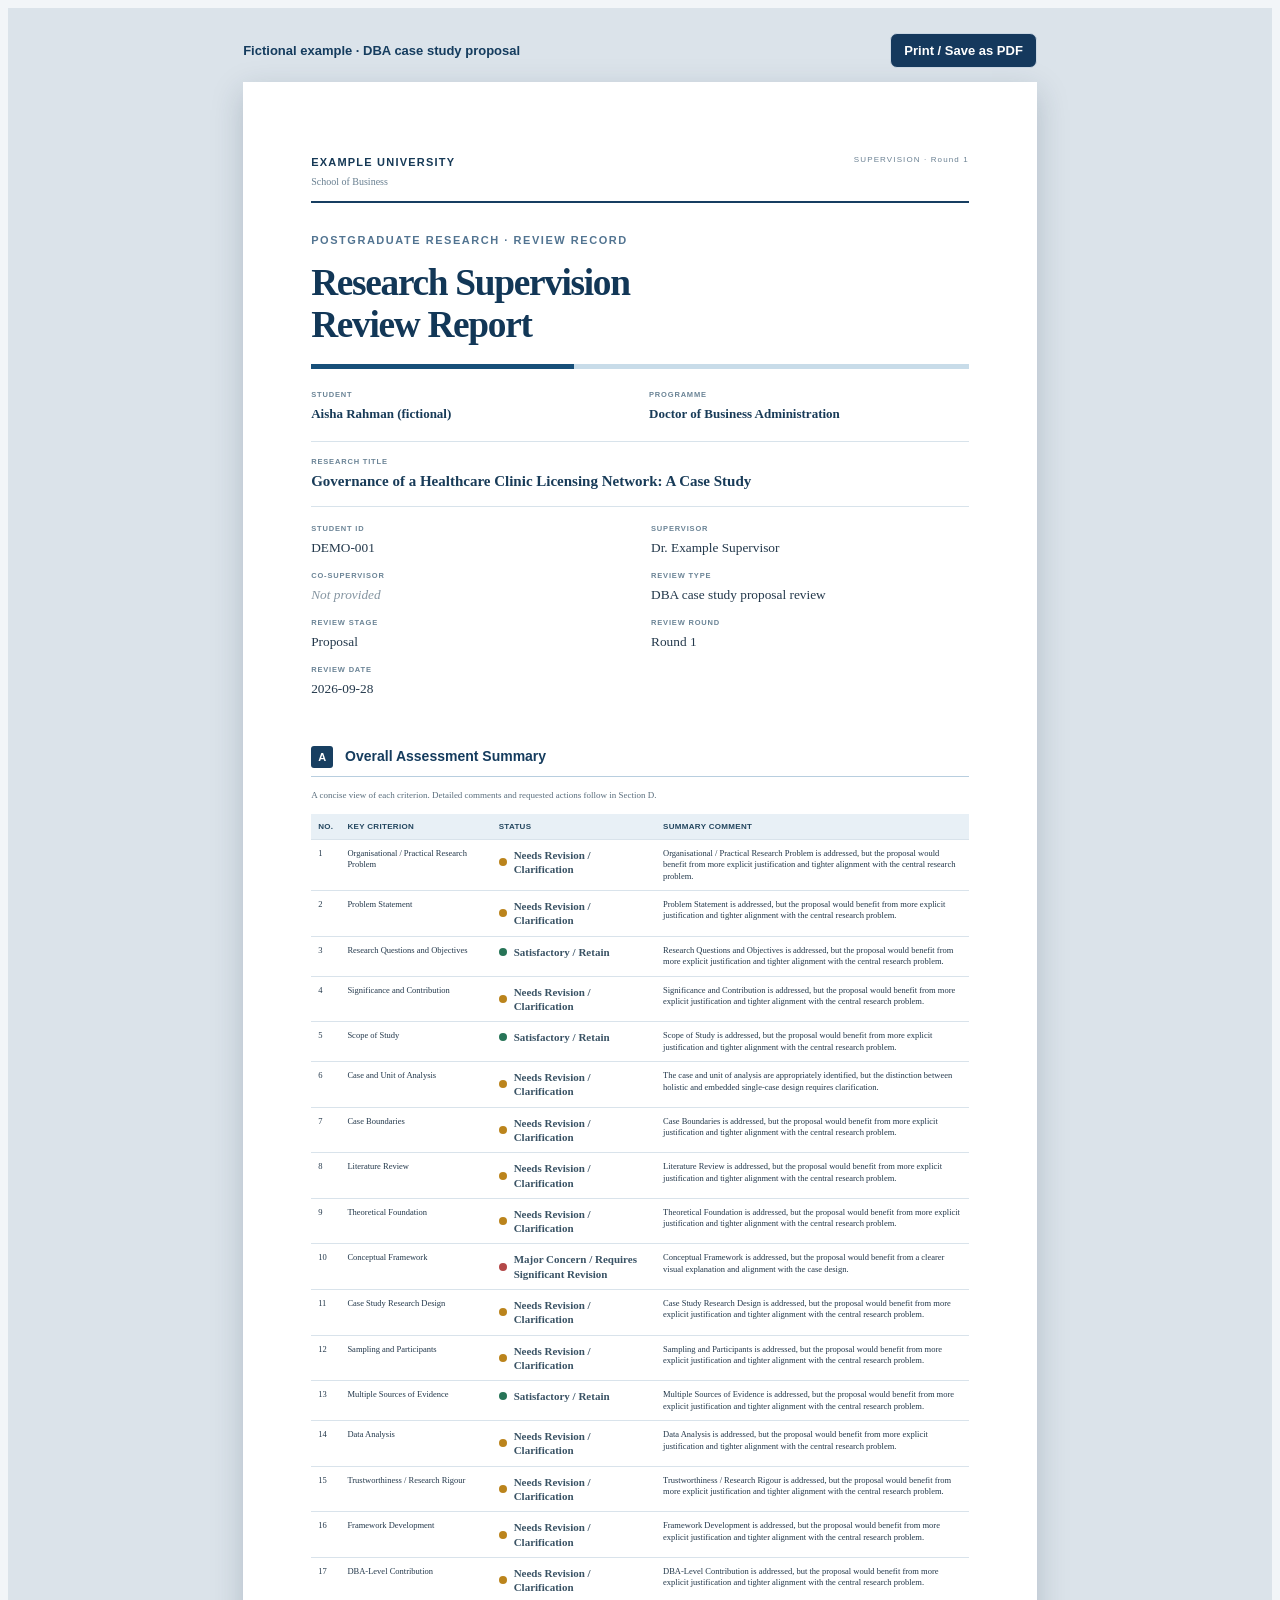
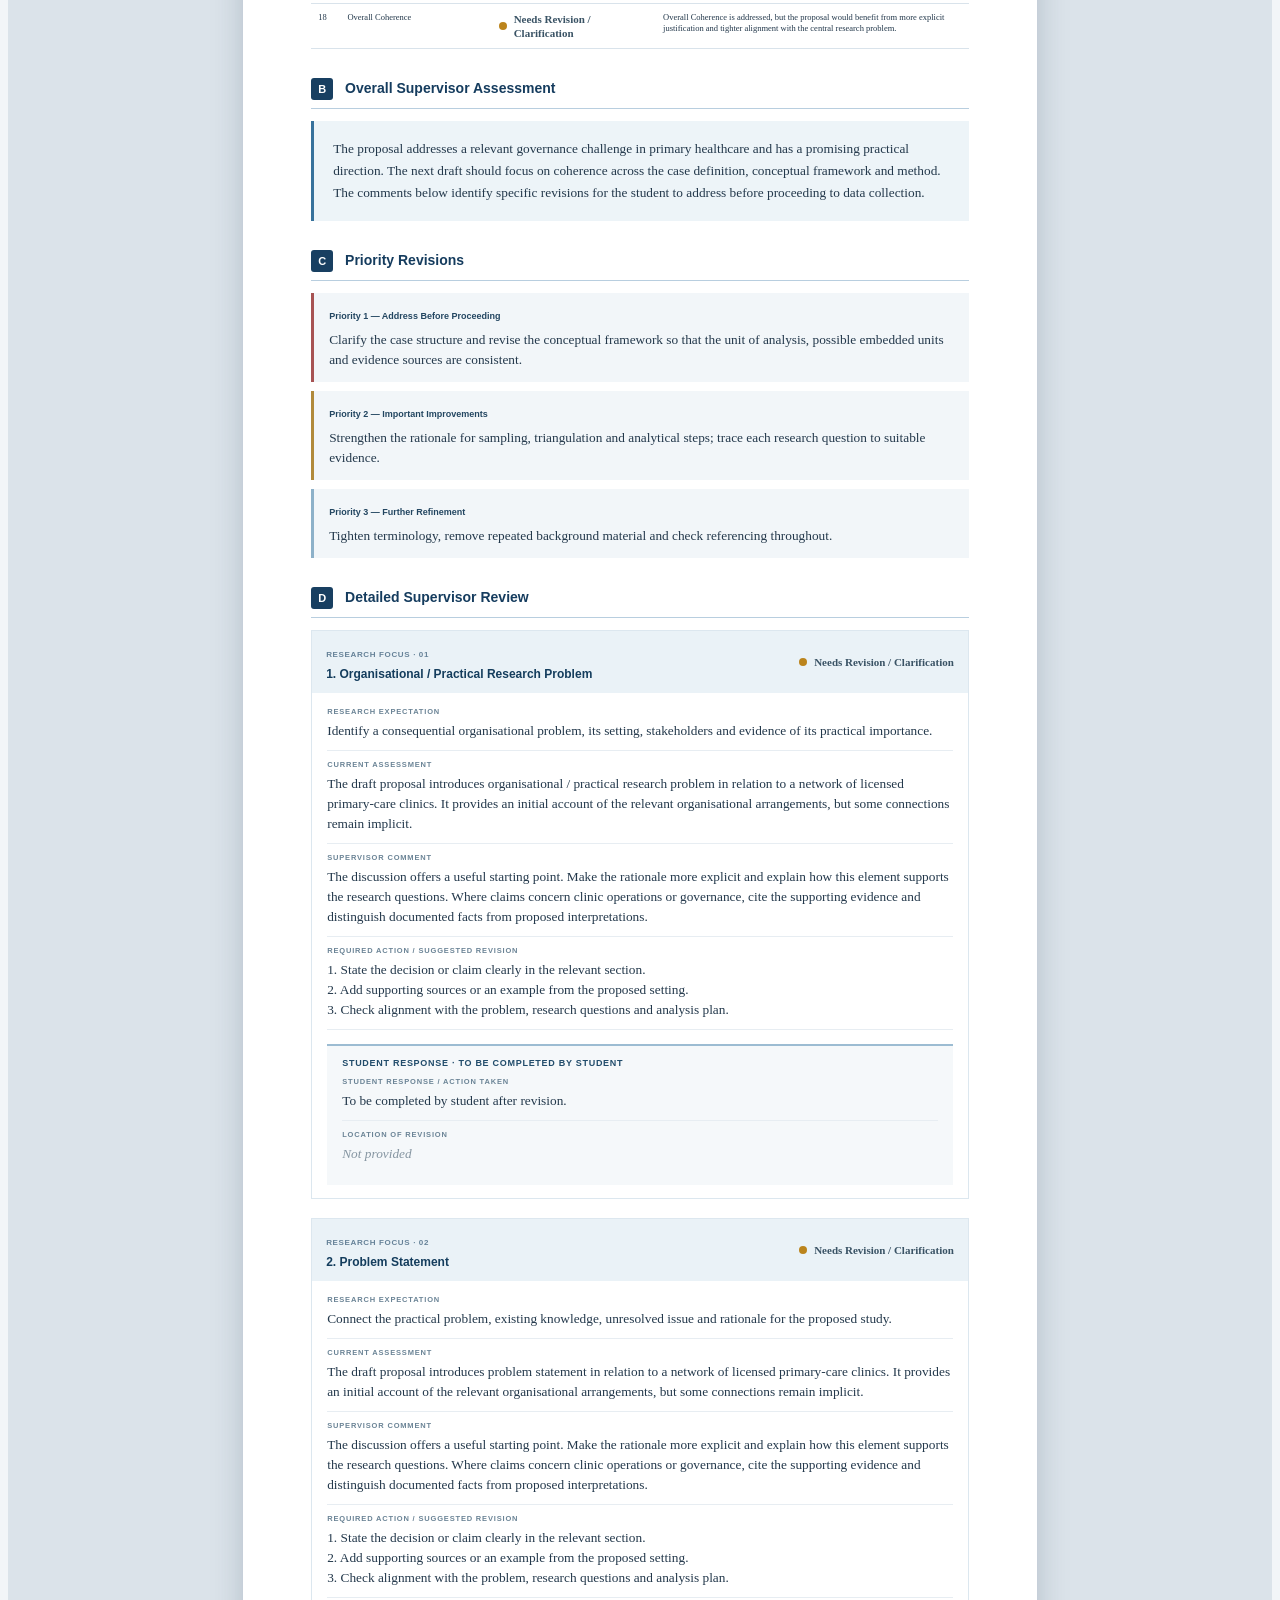
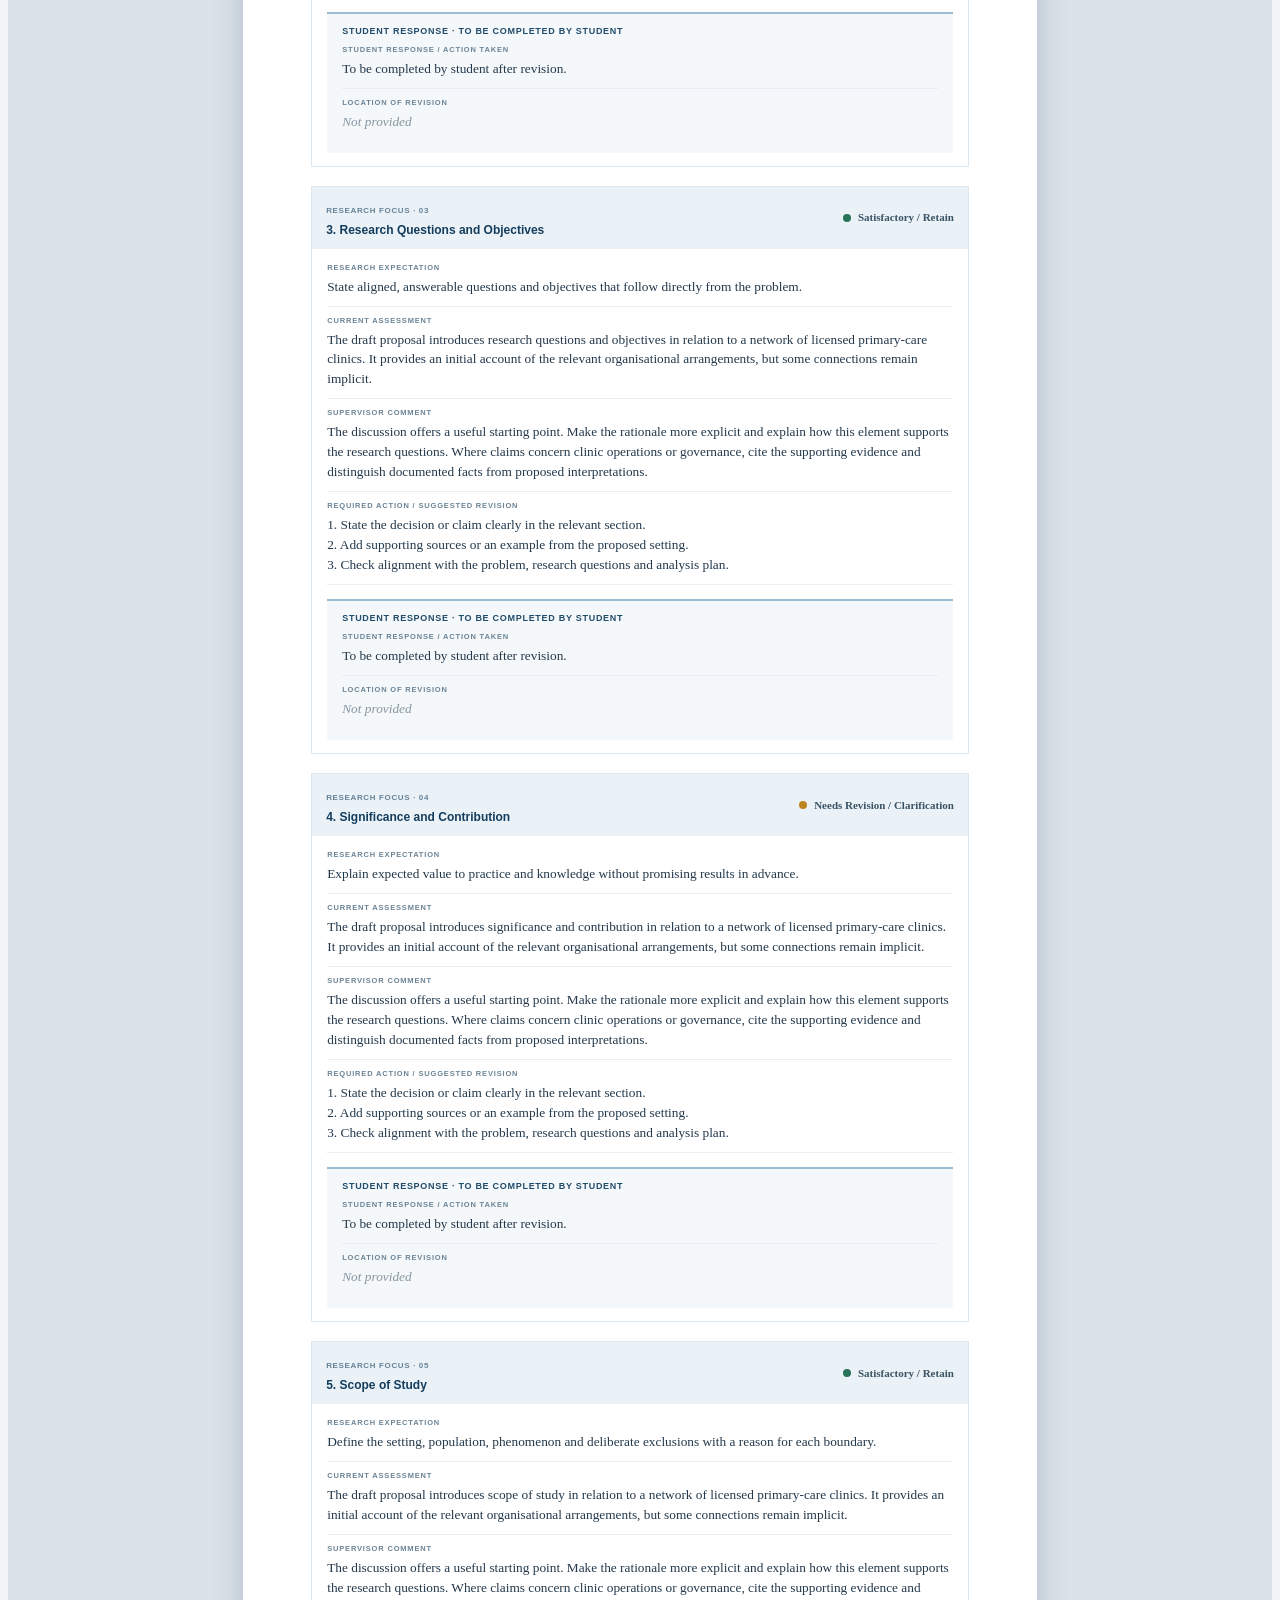
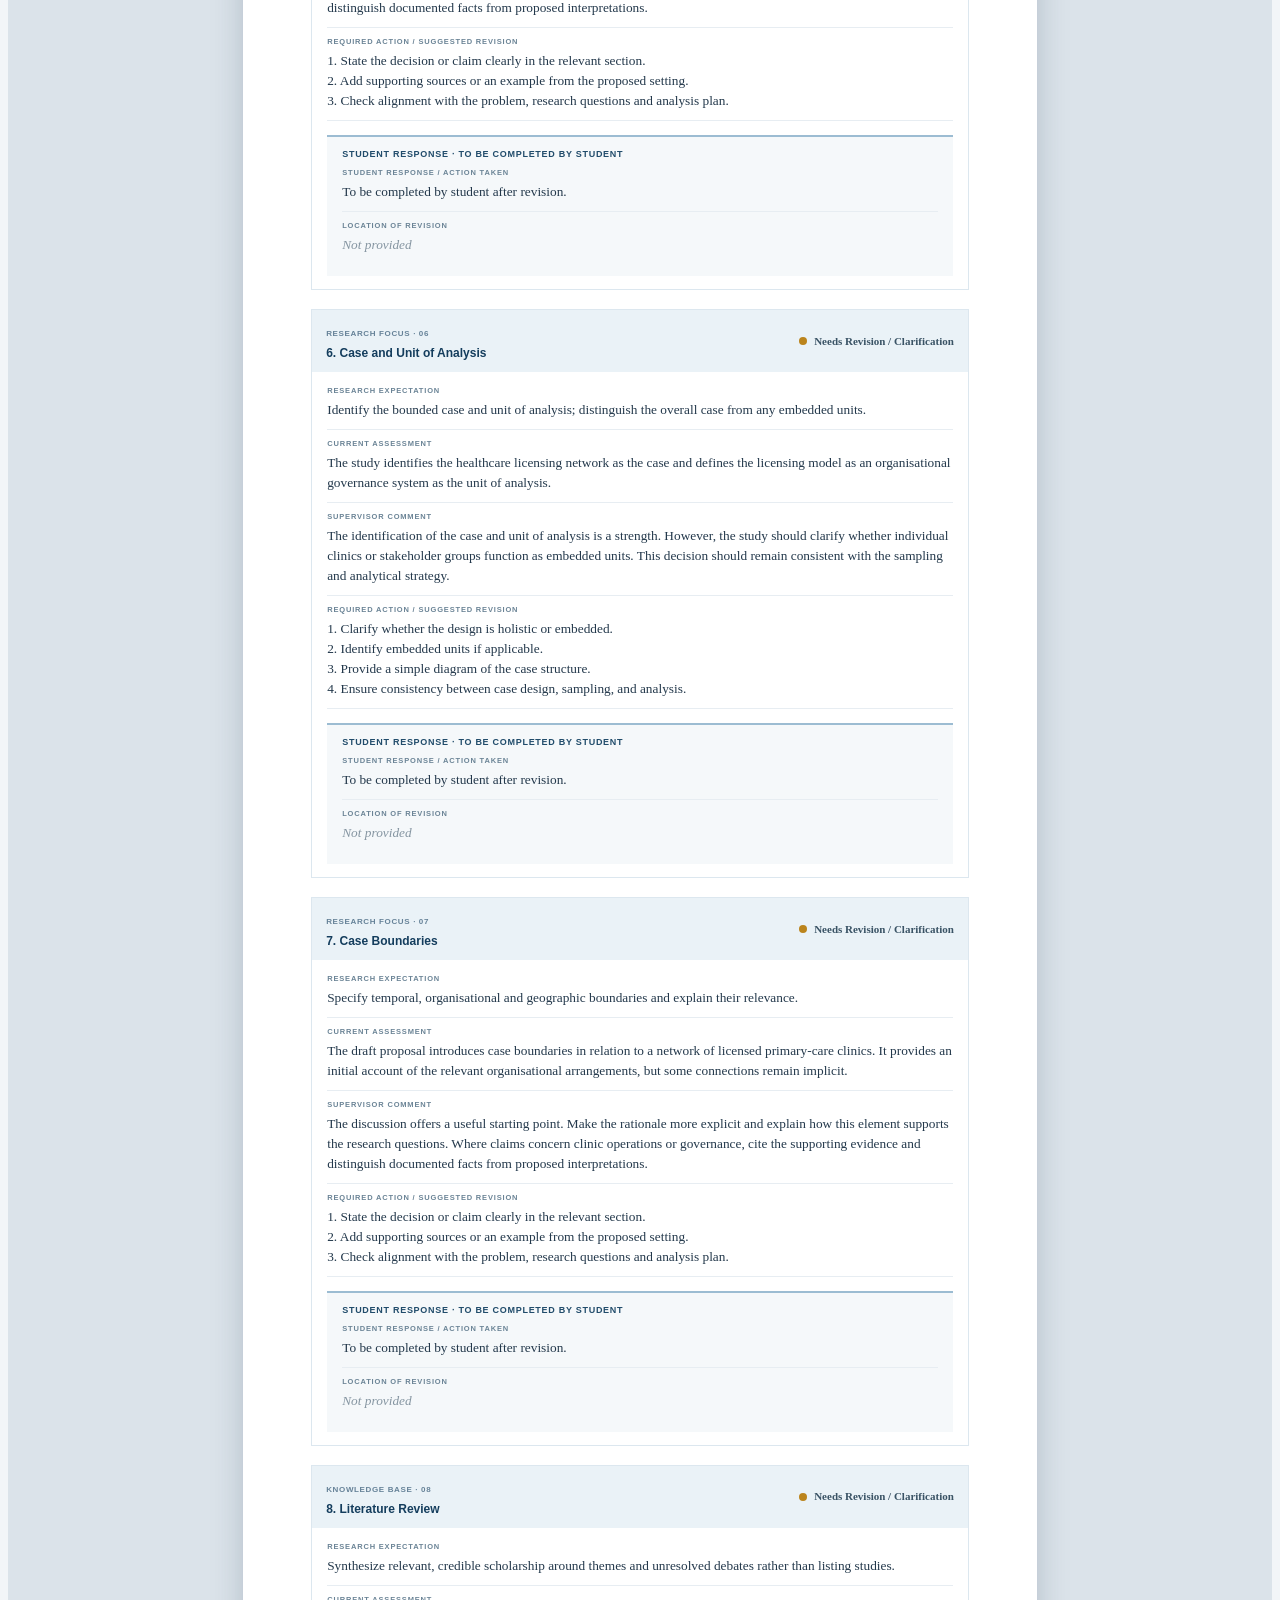
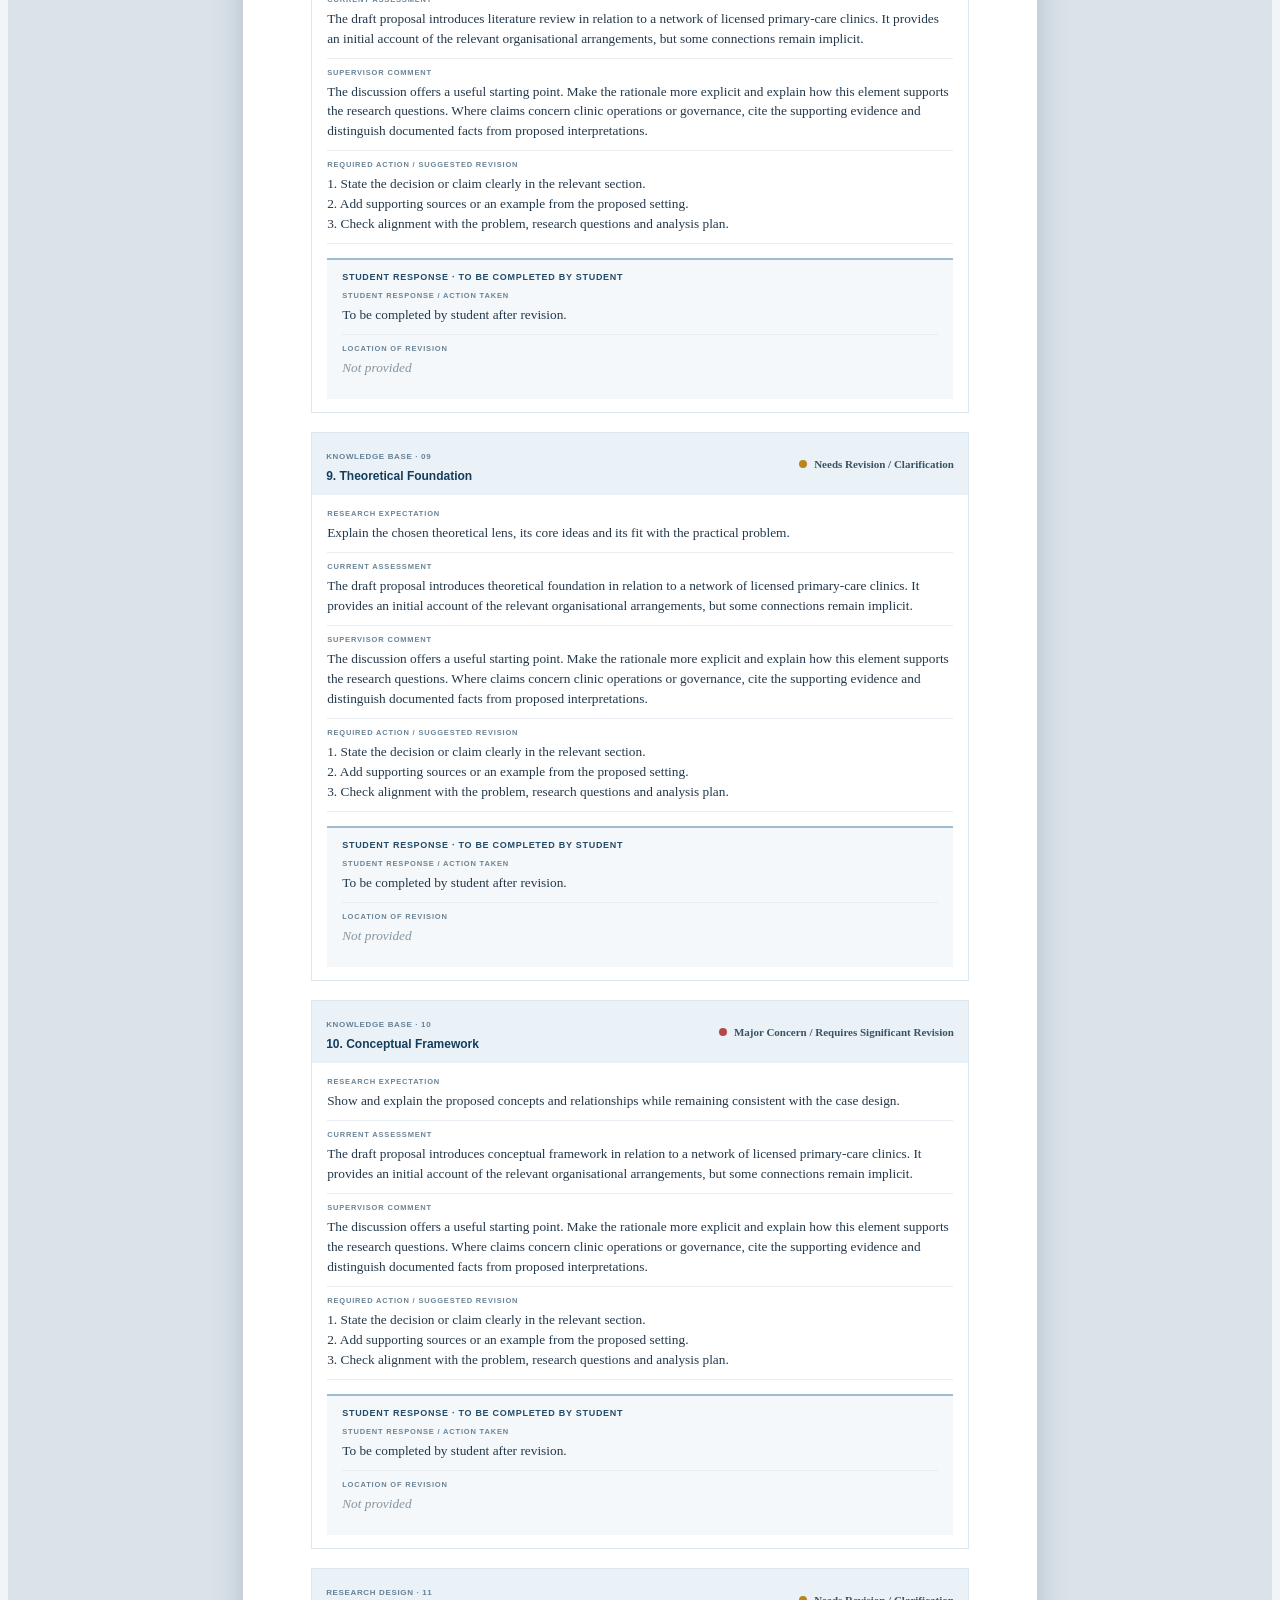
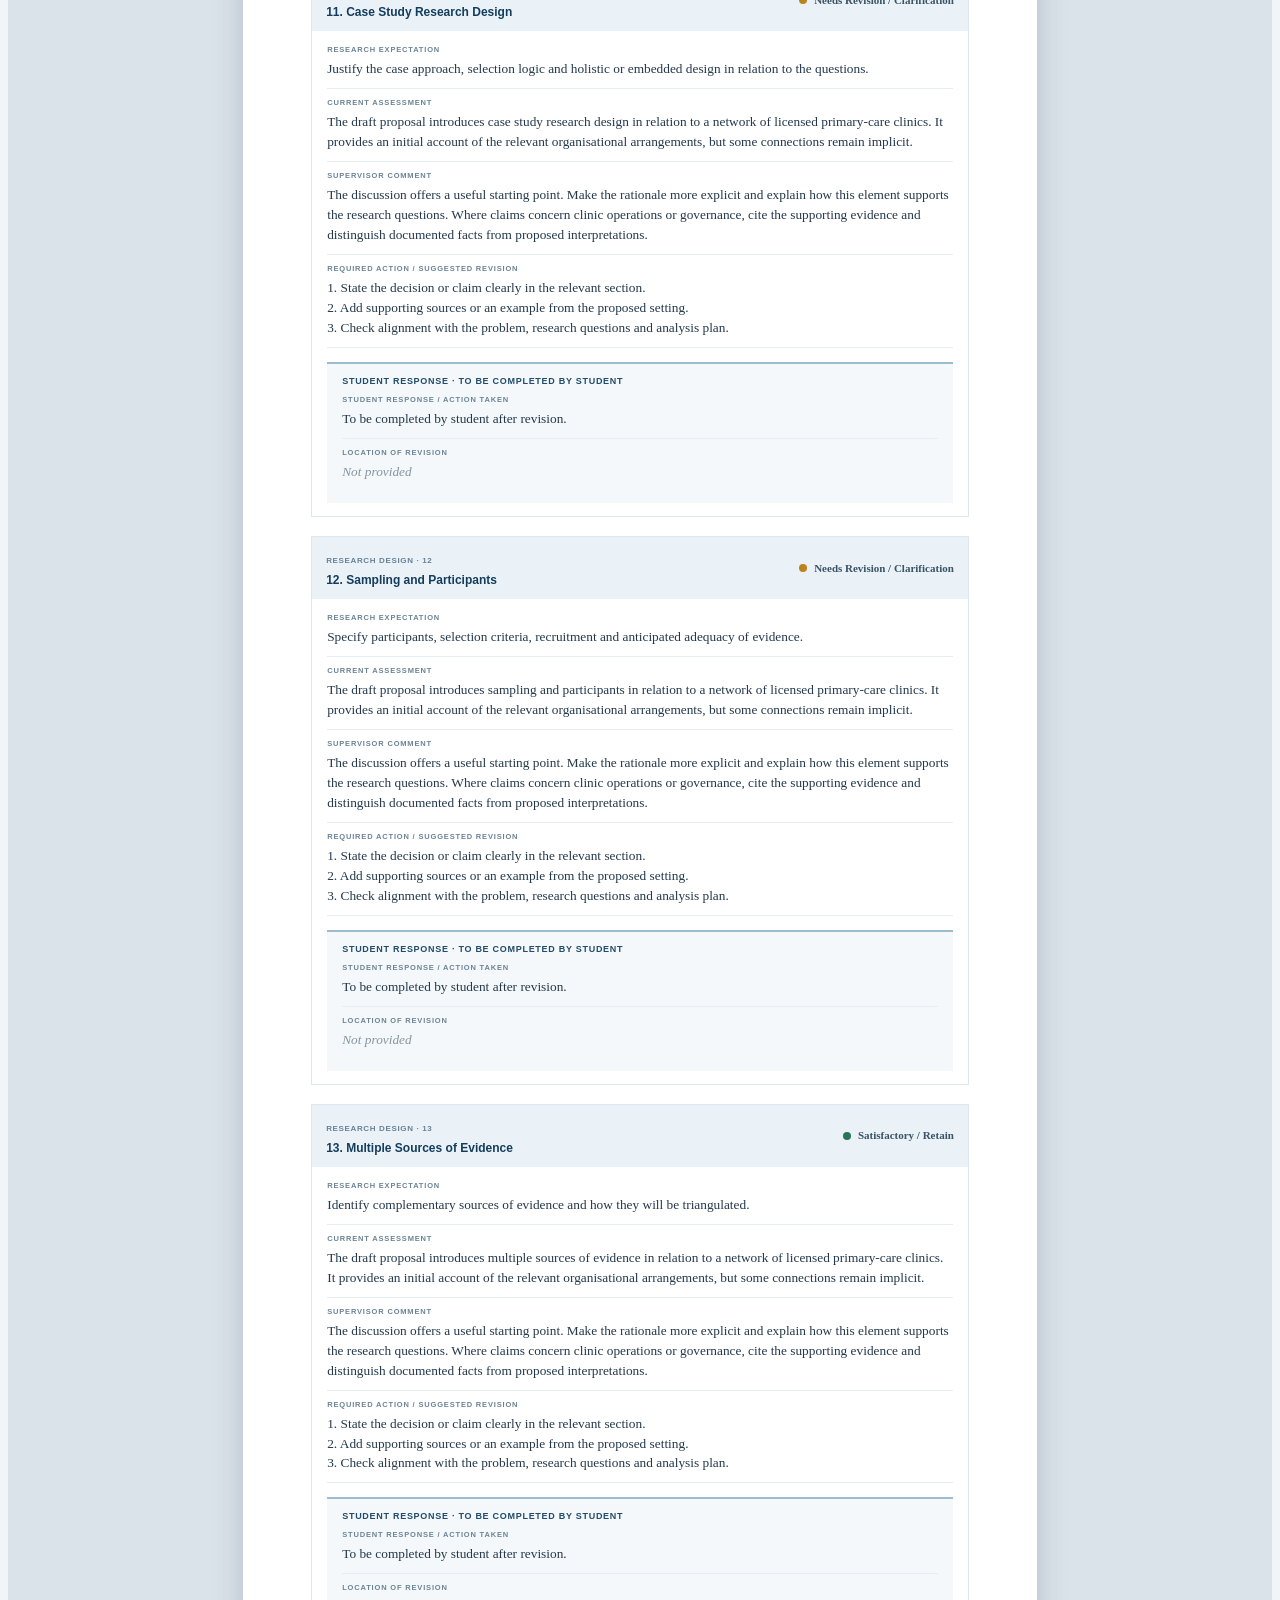
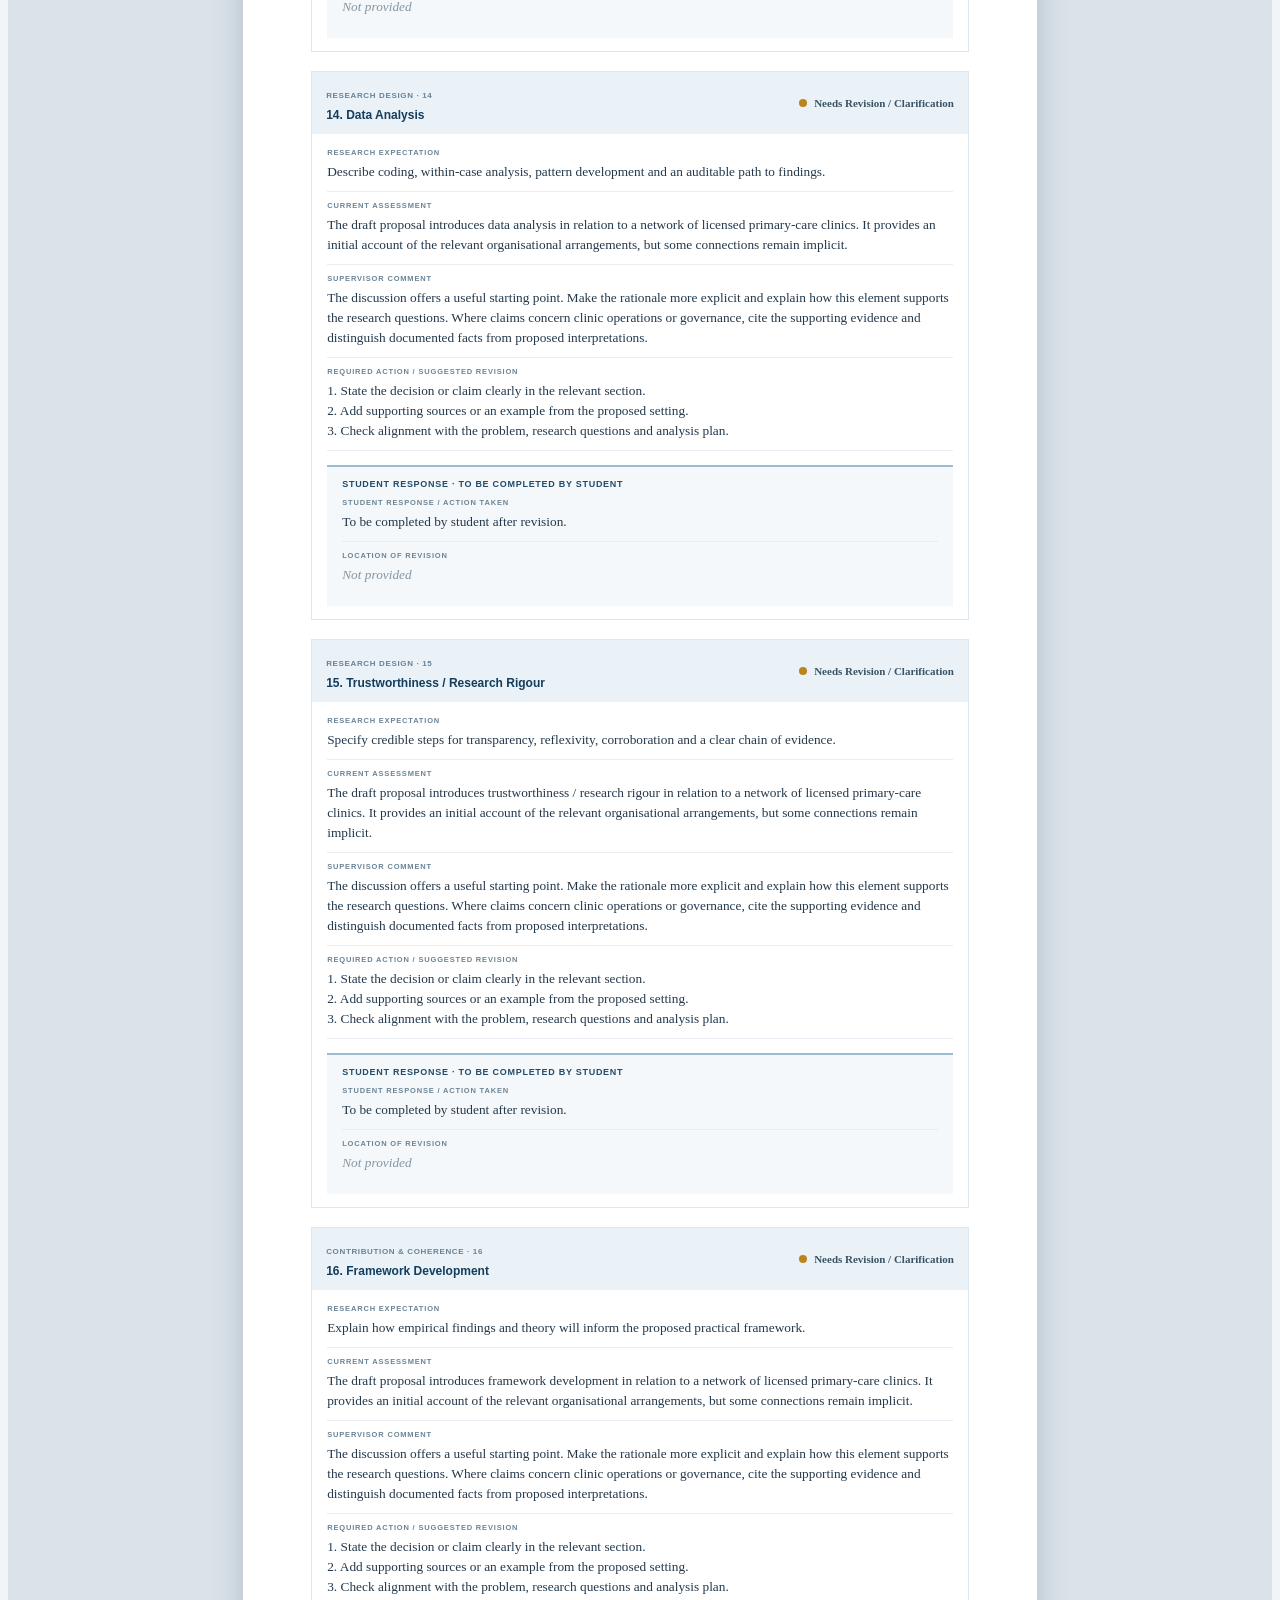
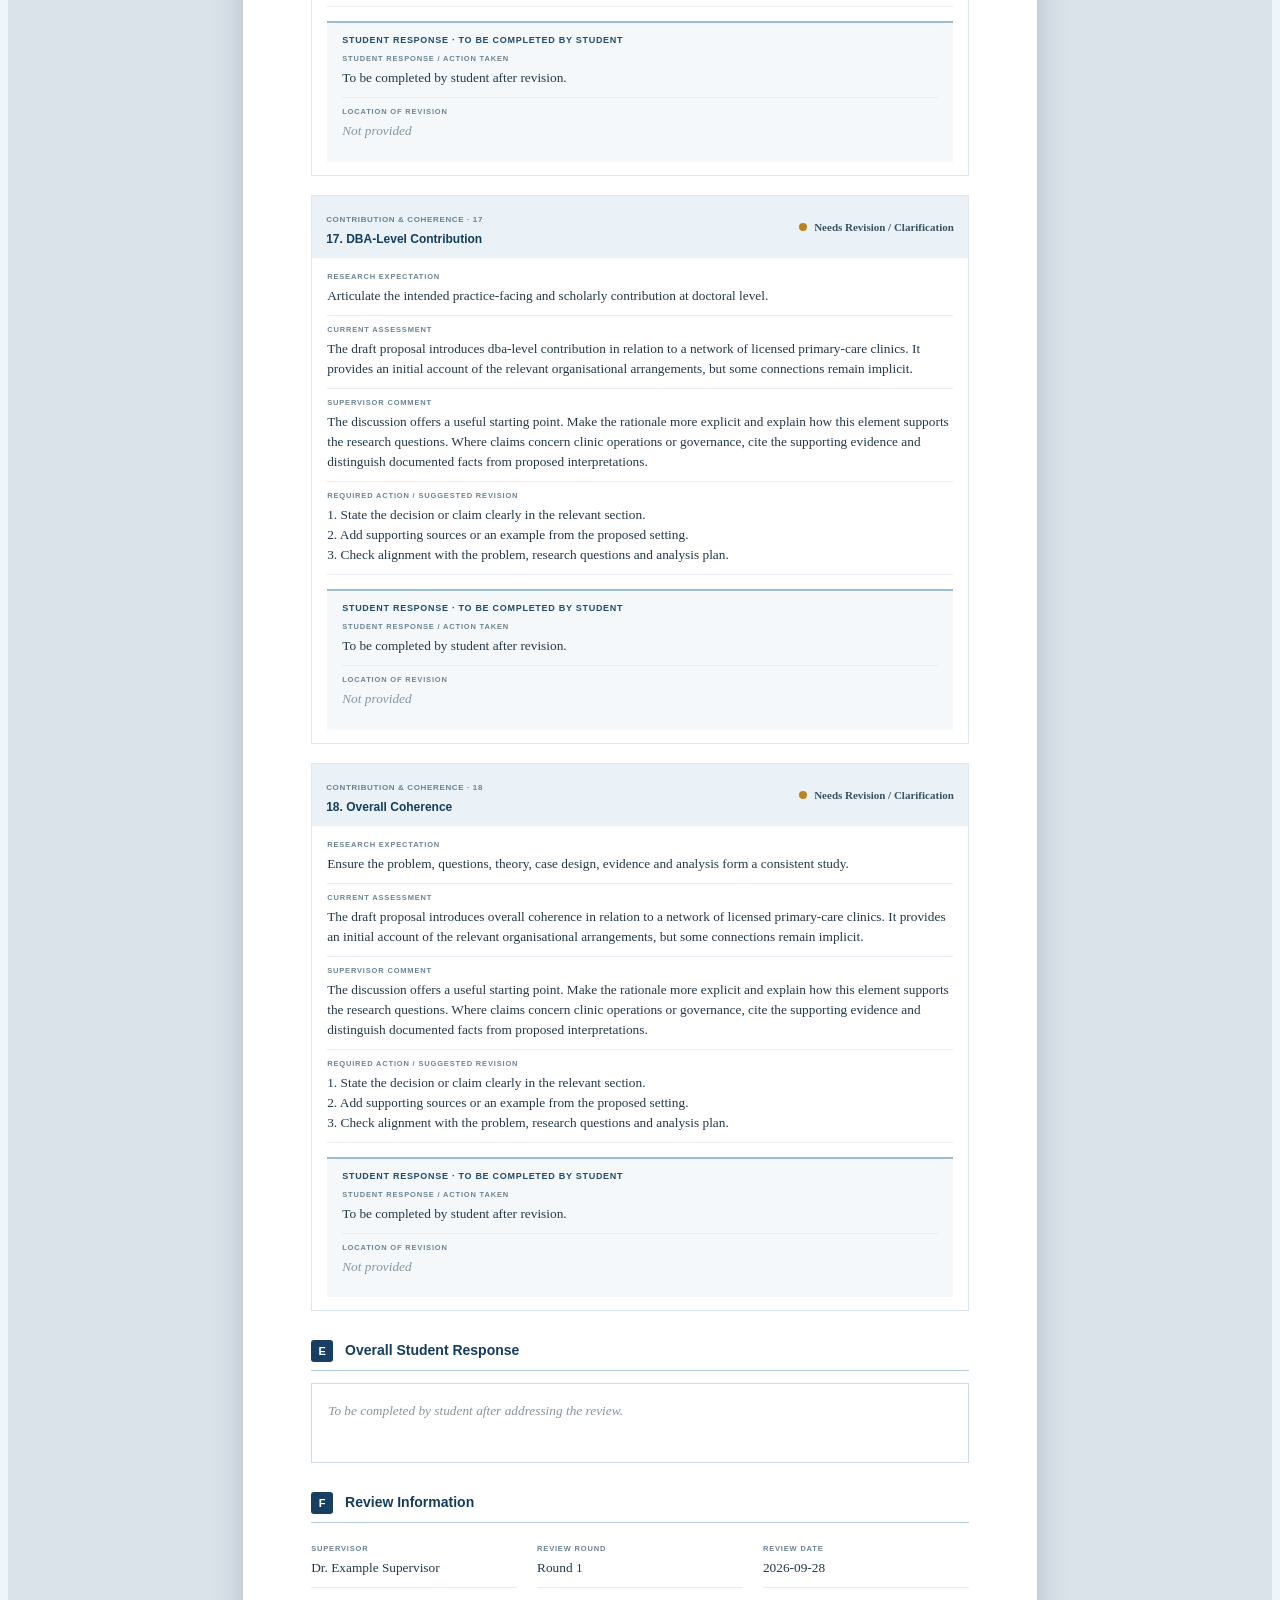
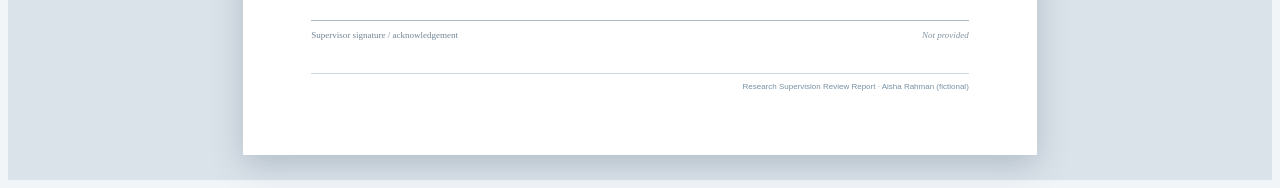
==== demo-report.html @ 194fcfee "Add files via upload" ====
<!doctype html><html lang="en"><head><meta charset="utf-8"><meta name="viewport" content="width=device-width,initial-scale=1"><title>Demonstration Supervision Report</title><link rel="stylesheet" href="style.css"><style>body.demo-document{background:#dbe3ea;padding:25px 10px}.demo-toolbar{max-width:210mm;margin:0 auto 14px;display:flex;justify-content:space-between;align-items:center;font:600 13px Arial;color:#153c5e}.demo-toolbar button{background:#15395d;color:white}@media print{body.demo-document{padding:0!important}.demo-toolbar{display:none!important}body.demo-document>.report-paper{display:block!important}}</style></head><body class="demo-document"><div class="demo-toolbar"><span>Fictional example · DBA case study proposal</span><button onclick="window.print()">Print / Save as PDF</button></div><div class="report-paper">
 <div class="report-masthead"><div><div class="report-institution">Example University</div><div class="report-school">School of Business</div></div><div class="report-mark">SUPERVISION · Round 1</div></div>
 <div class="report-cover"><div class="eyebrow">POSTGRADUATE RESEARCH · REVIEW RECORD</div><h1>Research Supervision<br>Review Report</h1><div class="cover-rule"></div><div class="cover-meta"><div><small>STUDENT</small><strong>Aisha Rahman (fictional)</strong></div><div><small>PROGRAMME</small><strong>Doctor of Business Administration</strong></div></div><div class="research-title"><small>RESEARCH TITLE</small><strong>Governance of a Healthcare Clinic Licensing Network: A Case Study</strong></div><div class="cover-grid"><div><small>Student ID</small><span>DEMO-001</span></div><div><small>Supervisor</small><span>Dr. Example Supervisor</span></div><div><small>Co-supervisor</small><span><span class="empty">Not provided</span></span></div><div><small>Review type</small><span>DBA case study proposal review</span></div><div><small>Review stage</small><span>Proposal</span></div><div><small>Review round</small><span>Round 1</span></div><div><small>Review date</small><span>2026-09-28</span></div></div></div>
 <section class="report-section"><h2><span>A</span> Overall Assessment Summary</h2><p class="section-intro">A concise view of each criterion. Detailed comments and requested actions follow in Section D.</p><table class="summary-table"><thead><tr><th>No.</th><th>Key criterion</th><th>Status</th><th>Summary comment</th></tr></thead><tbody><tr><td>1</td><td>Organisational / Practical Research Problem</td><td><span class="badge yellow"><i></i>Needs Revision / Clarification</span></td><td>Organisational / Practical Research Problem is addressed, but the proposal would benefit from more explicit justification and tighter alignment with the central research problem.</td></tr><tr><td>2</td><td>Problem Statement</td><td><span class="badge yellow"><i></i>Needs Revision / Clarification</span></td><td>Problem Statement is addressed, but the proposal would benefit from more explicit justification and tighter alignment with the central research problem.</td></tr><tr><td>3</td><td>Research Questions and Objectives</td><td><span class="badge green"><i></i>Satisfactory / Retain</span></td><td>Research Questions and Objectives is addressed, but the proposal would benefit from more explicit justification and tighter alignment with the central research problem.</td></tr><tr><td>4</td><td>Significance and Contribution</td><td><span class="badge yellow"><i></i>Needs Revision / Clarification</span></td><td>Significance and Contribution is addressed, but the proposal would benefit from more explicit justification and tighter alignment with the central research problem.</td></tr><tr><td>5</td><td>Scope of Study</td><td><span class="badge green"><i></i>Satisfactory / Retain</span></td><td>Scope of Study is addressed, but the proposal would benefit from more explicit justification and tighter alignment with the central research problem.</td></tr><tr><td>6</td><td>Case and Unit of Analysis</td><td><span class="badge yellow"><i></i>Needs Revision / Clarification</span></td><td>The case and unit of analysis are appropriately identified, but the distinction between holistic and embedded single-case design requires clarification.</td></tr><tr><td>7</td><td>Case Boundaries</td><td><span class="badge yellow"><i></i>Needs Revision / Clarification</span></td><td>Case Boundaries is addressed, but the proposal would benefit from more explicit justification and tighter alignment with the central research problem.</td></tr><tr><td>8</td><td>Literature Review</td><td><span class="badge yellow"><i></i>Needs Revision / Clarification</span></td><td>Literature Review is addressed, but the proposal would benefit from more explicit justification and tighter alignment with the central research problem.</td></tr><tr><td>9</td><td>Theoretical Foundation</td><td><span class="badge yellow"><i></i>Needs Revision / Clarification</span></td><td>Theoretical Foundation is addressed, but the proposal would benefit from more explicit justification and tighter alignment with the central research problem.</td></tr><tr><td>10</td><td>Conceptual Framework</td><td><span class="badge red"><i></i>Major Concern / Requires Significant Revision</span></td><td>Conceptual Framework is addressed, but the proposal would benefit from a clearer visual explanation and alignment with the case design.</td></tr><tr><td>11</td><td>Case Study Research Design</td><td><span class="badge yellow"><i></i>Needs Revision / Clarification</span></td><td>Case Study Research Design is addressed, but the proposal would benefit from more explicit justification and tighter alignment with the central research problem.</td></tr><tr><td>12</td><td>Sampling and Participants</td><td><span class="badge yellow"><i></i>Needs Revision / Clarification</span></td><td>Sampling and Participants is addressed, but the proposal would benefit from more explicit justification and tighter alignment with the central research problem.</td></tr><tr><td>13</td><td>Multiple Sources of Evidence</td><td><span class="badge green"><i></i>Satisfactory / Retain</span></td><td>Multiple Sources of Evidence is addressed, but the proposal would benefit from more explicit justification and tighter alignment with the central research problem.</td></tr><tr><td>14</td><td>Data Analysis</td><td><span class="badge yellow"><i></i>Needs Revision / Clarification</span></td><td>Data Analysis is addressed, but the proposal would benefit from more explicit justification and tighter alignment with the central research problem.</td></tr><tr><td>15</td><td>Trustworthiness / Research Rigour</td><td><span class="badge yellow"><i></i>Needs Revision / Clarification</span></td><td>Trustworthiness / Research Rigour is addressed, but the proposal would benefit from more explicit justification and tighter alignment with the central research problem.</td></tr><tr><td>16</td><td>Framework Development</td><td><span class="badge yellow"><i></i>Needs Revision / Clarification</span></td><td>Framework Development is addressed, but the proposal would benefit from more explicit justification and tighter alignment with the central research problem.</td></tr><tr><td>17</td><td>DBA-Level Contribution</td><td><span class="badge yellow"><i></i>Needs Revision / Clarification</span></td><td>DBA-Level Contribution is addressed, but the proposal would benefit from more explicit justification and tighter alignment with the central research problem.</td></tr><tr><td>18</td><td>Overall Coherence</td><td><span class="badge yellow"><i></i>Needs Revision / Clarification</span></td><td>Overall Coherence is addressed, but the proposal would benefit from more explicit justification and tighter alignment with the central research problem.</td></tr></tbody></table></section>
 <section class="report-section"><h2><span>B</span> Overall Supervisor Assessment</h2><div class="assessment-panel">The proposal addresses a relevant governance challenge in primary healthcare and has a promising practical direction. The next draft should focus on coherence across the case definition, conceptual framework and method. The comments below identify specific revisions for the student to address before proceeding to data collection.</div></section>
 <section class="report-section"><h2><span>C</span> Priority Revisions</h2><div class="priority priority-1"><strong>Priority 1 — Address Before Proceeding</strong><p>Clarify the case structure and revise the conceptual framework so that the unit of analysis, possible embedded units and evidence sources are consistent.</p></div><div class="priority priority-2"><strong>Priority 2 — Important Improvements</strong><p>Strengthen the rationale for sampling, triangulation and analytical steps; trace each research question to suitable evidence.</p></div><div class="priority priority-3"><strong>Priority 3 — Further Refinement</strong><p>Tighten terminology, remove repeated background material and check referencing throughout.</p></div></section>
 <section class="report-section"><h2><span>D</span> Detailed Supervisor Review</h2><article class="review-item"><div class="criterion-head"><div><small>Research focus · 01</small><h3>1. Organisational / Practical Research Problem</h3></div><span class="badge yellow"><i></i>Needs Revision / Clarification</span></div><div class="criterion-body"><div class="report-field"><div class="field-label">Research expectation</div><div class="field-value">Identify a consequential organisational problem, its setting, stakeholders and evidence of its practical importance.</div></div><div class="report-field"><div class="field-label">Current assessment</div><div class="field-value">The draft proposal introduces organisational / practical research problem in relation to a network of licensed primary-care clinics. It provides an initial account of the relevant organisational arrangements, but some connections remain implicit.</div></div><div class="report-field"><div class="field-label">Supervisor comment</div><div class="field-value">The discussion offers a useful starting point. Make the rationale more explicit and explain how this element supports the research questions. Where claims concern clinic operations or governance, cite the supporting evidence and distinguish documented facts from proposed interpretations.</div></div><div class="report-field"><div class="field-label">Required action / suggested revision</div><div class="field-value">1. State the decision or claim clearly in the relevant section.<br>2. Add supporting sources or an example from the proposed setting.<br>3. Check alignment with the problem, research questions and analysis plan.</div></div><div class="response-block"><div class="response-heading">Student response · to be completed by student</div><div class="report-field"><div class="field-label">Student response / action taken</div><div class="field-value">To be completed by student after revision.</div></div><div class="report-field"><div class="field-label">Location of revision</div><div class="field-value"><span class="empty">Not provided</span></div></div></div></div></article><article class="review-item"><div class="criterion-head"><div><small>Research focus · 02</small><h3>2. Problem Statement</h3></div><span class="badge yellow"><i></i>Needs Revision / Clarification</span></div><div class="criterion-body"><div class="report-field"><div class="field-label">Research expectation</div><div class="field-value">Connect the practical problem, existing knowledge, unresolved issue and rationale for the proposed study.</div></div><div class="report-field"><div class="field-label">Current assessment</div><div class="field-value">The draft proposal introduces problem statement in relation to a network of licensed primary-care clinics. It provides an initial account of the relevant organisational arrangements, but some connections remain implicit.</div></div><div class="report-field"><div class="field-label">Supervisor comment</div><div class="field-value">The discussion offers a useful starting point. Make the rationale more explicit and explain how this element supports the research questions. Where claims concern clinic operations or governance, cite the supporting evidence and distinguish documented facts from proposed interpretations.</div></div><div class="report-field"><div class="field-label">Required action / suggested revision</div><div class="field-value">1. State the decision or claim clearly in the relevant section.<br>2. Add supporting sources or an example from the proposed setting.<br>3. Check alignment with the problem, research questions and analysis plan.</div></div><div class="response-block"><div class="response-heading">Student response · to be completed by student</div><div class="report-field"><div class="field-label">Student response / action taken</div><div class="field-value">To be completed by student after revision.</div></div><div class="report-field"><div class="field-label">Location of revision</div><div class="field-value"><span class="empty">Not provided</span></div></div></div></div></article><article class="review-item"><div class="criterion-head"><div><small>Research focus · 03</small><h3>3. Research Questions and Objectives</h3></div><span class="badge green"><i></i>Satisfactory / Retain</span></div><div class="criterion-body"><div class="report-field"><div class="field-label">Research expectation</div><div class="field-value">State aligned, answerable questions and objectives that follow directly from the problem.</div></div><div class="report-field"><div class="field-label">Current assessment</div><div class="field-value">The draft proposal introduces research questions and objectives in relation to a network of licensed primary-care clinics. It provides an initial account of the relevant organisational arrangements, but some connections remain implicit.</div></div><div class="report-field"><div class="field-label">Supervisor comment</div><div class="field-value">The discussion offers a useful starting point. Make the rationale more explicit and explain how this element supports the research questions. Where claims concern clinic operations or governance, cite the supporting evidence and distinguish documented facts from proposed interpretations.</div></div><div class="report-field"><div class="field-label">Required action / suggested revision</div><div class="field-value">1. State the decision or claim clearly in the relevant section.<br>2. Add supporting sources or an example from the proposed setting.<br>3. Check alignment with the problem, research questions and analysis plan.</div></div><div class="response-block"><div class="response-heading">Student response · to be completed by student</div><div class="report-field"><div class="field-label">Student response / action taken</div><div class="field-value">To be completed by student after revision.</div></div><div class="report-field"><div class="field-label">Location of revision</div><div class="field-value"><span class="empty">Not provided</span></div></div></div></div></article><article class="review-item"><div class="criterion-head"><div><small>Research focus · 04</small><h3>4. Significance and Contribution</h3></div><span class="badge yellow"><i></i>Needs Revision / Clarification</span></div><div class="criterion-body"><div class="report-field"><div class="field-label">Research expectation</div><div class="field-value">Explain expected value to practice and knowledge without promising results in advance.</div></div><div class="report-field"><div class="field-label">Current assessment</div><div class="field-value">The draft proposal introduces significance and contribution in relation to a network of licensed primary-care clinics. It provides an initial account of the relevant organisational arrangements, but some connections remain implicit.</div></div><div class="report-field"><div class="field-label">Supervisor comment</div><div class="field-value">The discussion offers a useful starting point. Make the rationale more explicit and explain how this element supports the research questions. Where claims concern clinic operations or governance, cite the supporting evidence and distinguish documented facts from proposed interpretations.</div></div><div class="report-field"><div class="field-label">Required action / suggested revision</div><div class="field-value">1. State the decision or claim clearly in the relevant section.<br>2. Add supporting sources or an example from the proposed setting.<br>3. Check alignment with the problem, research questions and analysis plan.</div></div><div class="response-block"><div class="response-heading">Student response · to be completed by student</div><div class="report-field"><div class="field-label">Student response / action taken</div><div class="field-value">To be completed by student after revision.</div></div><div class="report-field"><div class="field-label">Location of revision</div><div class="field-value"><span class="empty">Not provided</span></div></div></div></div></article><article class="review-item"><div class="criterion-head"><div><small>Research focus · 05</small><h3>5. Scope of Study</h3></div><span class="badge green"><i></i>Satisfactory / Retain</span></div><div class="criterion-body"><div class="report-field"><div class="field-label">Research expectation</div><div class="field-value">Define the setting, population, phenomenon and deliberate exclusions with a reason for each boundary.</div></div><div class="report-field"><div class="field-label">Current assessment</div><div class="field-value">The draft proposal introduces scope of study in relation to a network of licensed primary-care clinics. It provides an initial account of the relevant organisational arrangements, but some connections remain implicit.</div></div><div class="report-field"><div class="field-label">Supervisor comment</div><div class="field-value">The discussion offers a useful starting point. Make the rationale more explicit and explain how this element supports the research questions. Where claims concern clinic operations or governance, cite the supporting evidence and distinguish documented facts from proposed interpretations.</div></div><div class="report-field"><div class="field-label">Required action / suggested revision</div><div class="field-value">1. State the decision or claim clearly in the relevant section.<br>2. Add supporting sources or an example from the proposed setting.<br>3. Check alignment with the problem, research questions and analysis plan.</div></div><div class="response-block"><div class="response-heading">Student response · to be completed by student</div><div class="report-field"><div class="field-label">Student response / action taken</div><div class="field-value">To be completed by student after revision.</div></div><div class="report-field"><div class="field-label">Location of revision</div><div class="field-value"><span class="empty">Not provided</span></div></div></div></div></article><article class="review-item"><div class="criterion-head"><div><small>Research focus · 06</small><h3>6. Case and Unit of Analysis</h3></div><span class="badge yellow"><i></i>Needs Revision / Clarification</span></div><div class="criterion-body"><div class="report-field"><div class="field-label">Research expectation</div><div class="field-value">Identify the bounded case and unit of analysis; distinguish the overall case from any embedded units.</div></div><div class="report-field"><div class="field-label">Current assessment</div><div class="field-value">The study identifies the healthcare licensing network as the case and defines the licensing model as an organisational governance system as the unit of analysis.</div></div><div class="report-field"><div class="field-label">Supervisor comment</div><div class="field-value">The identification of the case and unit of analysis is a strength. However, the study should clarify whether individual clinics or stakeholder groups function as embedded units. This decision should remain consistent with the sampling and analytical strategy.</div></div><div class="report-field"><div class="field-label">Required action / suggested revision</div><div class="field-value">1. Clarify whether the design is holistic or embedded.<br>2. Identify embedded units if applicable.<br>3. Provide a simple diagram of the case structure.<br>4. Ensure consistency between case design, sampling, and analysis.</div></div><div class="response-block"><div class="response-heading">Student response · to be completed by student</div><div class="report-field"><div class="field-label">Student response / action taken</div><div class="field-value">To be completed by student after revision.</div></div><div class="report-field"><div class="field-label">Location of revision</div><div class="field-value"><span class="empty">Not provided</span></div></div></div></div></article><article class="review-item"><div class="criterion-head"><div><small>Research focus · 07</small><h3>7. Case Boundaries</h3></div><span class="badge yellow"><i></i>Needs Revision / Clarification</span></div><div class="criterion-body"><div class="report-field"><div class="field-label">Research expectation</div><div class="field-value">Specify temporal, organisational and geographic boundaries and explain their relevance.</div></div><div class="report-field"><div class="field-label">Current assessment</div><div class="field-value">The draft proposal introduces case boundaries in relation to a network of licensed primary-care clinics. It provides an initial account of the relevant organisational arrangements, but some connections remain implicit.</div></div><div class="report-field"><div class="field-label">Supervisor comment</div><div class="field-value">The discussion offers a useful starting point. Make the rationale more explicit and explain how this element supports the research questions. Where claims concern clinic operations or governance, cite the supporting evidence and distinguish documented facts from proposed interpretations.</div></div><div class="report-field"><div class="field-label">Required action / suggested revision</div><div class="field-value">1. State the decision or claim clearly in the relevant section.<br>2. Add supporting sources or an example from the proposed setting.<br>3. Check alignment with the problem, research questions and analysis plan.</div></div><div class="response-block"><div class="response-heading">Student response · to be completed by student</div><div class="report-field"><div class="field-label">Student response / action taken</div><div class="field-value">To be completed by student after revision.</div></div><div class="report-field"><div class="field-label">Location of revision</div><div class="field-value"><span class="empty">Not provided</span></div></div></div></div></article><article class="review-item"><div class="criterion-head"><div><small>Knowledge base · 08</small><h3>8. Literature Review</h3></div><span class="badge yellow"><i></i>Needs Revision / Clarification</span></div><div class="criterion-body"><div class="report-field"><div class="field-label">Research expectation</div><div class="field-value">Synthesize relevant, credible scholarship around themes and unresolved debates rather than listing studies.</div></div><div class="report-field"><div class="field-label">Current assessment</div><div class="field-value">The draft proposal introduces literature review in relation to a network of licensed primary-care clinics. It provides an initial account of the relevant organisational arrangements, but some connections remain implicit.</div></div><div class="report-field"><div class="field-label">Supervisor comment</div><div class="field-value">The discussion offers a useful starting point. Make the rationale more explicit and explain how this element supports the research questions. Where claims concern clinic operations or governance, cite the supporting evidence and distinguish documented facts from proposed interpretations.</div></div><div class="report-field"><div class="field-label">Required action / suggested revision</div><div class="field-value">1. State the decision or claim clearly in the relevant section.<br>2. Add supporting sources or an example from the proposed setting.<br>3. Check alignment with the problem, research questions and analysis plan.</div></div><div class="response-block"><div class="response-heading">Student response · to be completed by student</div><div class="report-field"><div class="field-label">Student response / action taken</div><div class="field-value">To be completed by student after revision.</div></div><div class="report-field"><div class="field-label">Location of revision</div><div class="field-value"><span class="empty">Not provided</span></div></div></div></div></article><article class="review-item"><div class="criterion-head"><div><small>Knowledge base · 09</small><h3>9. Theoretical Foundation</h3></div><span class="badge yellow"><i></i>Needs Revision / Clarification</span></div><div class="criterion-body"><div class="report-field"><div class="field-label">Research expectation</div><div class="field-value">Explain the chosen theoretical lens, its core ideas and its fit with the practical problem.</div></div><div class="report-field"><div class="field-label">Current assessment</div><div class="field-value">The draft proposal introduces theoretical foundation in relation to a network of licensed primary-care clinics. It provides an initial account of the relevant organisational arrangements, but some connections remain implicit.</div></div><div class="report-field"><div class="field-label">Supervisor comment</div><div class="field-value">The discussion offers a useful starting point. Make the rationale more explicit and explain how this element supports the research questions. Where claims concern clinic operations or governance, cite the supporting evidence and distinguish documented facts from proposed interpretations.</div></div><div class="report-field"><div class="field-label">Required action / suggested revision</div><div class="field-value">1. State the decision or claim clearly in the relevant section.<br>2. Add supporting sources or an example from the proposed setting.<br>3. Check alignment with the problem, research questions and analysis plan.</div></div><div class="response-block"><div class="response-heading">Student response · to be completed by student</div><div class="report-field"><div class="field-label">Student response / action taken</div><div class="field-value">To be completed by student after revision.</div></div><div class="report-field"><div class="field-label">Location of revision</div><div class="field-value"><span class="empty">Not provided</span></div></div></div></div></article><article class="review-item"><div class="criterion-head"><div><small>Knowledge base · 10</small><h3>10. Conceptual Framework</h3></div><span class="badge red"><i></i>Major Concern / Requires Significant Revision</span></div><div class="criterion-body"><div class="report-field"><div class="field-label">Research expectation</div><div class="field-value">Show and explain the proposed concepts and relationships while remaining consistent with the case design.</div></div><div class="report-field"><div class="field-label">Current assessment</div><div class="field-value">The draft proposal introduces conceptual framework in relation to a network of licensed primary-care clinics. It provides an initial account of the relevant organisational arrangements, but some connections remain implicit.</div></div><div class="report-field"><div class="field-label">Supervisor comment</div><div class="field-value">The discussion offers a useful starting point. Make the rationale more explicit and explain how this element supports the research questions. Where claims concern clinic operations or governance, cite the supporting evidence and distinguish documented facts from proposed interpretations.</div></div><div class="report-field"><div class="field-label">Required action / suggested revision</div><div class="field-value">1. State the decision or claim clearly in the relevant section.<br>2. Add supporting sources or an example from the proposed setting.<br>3. Check alignment with the problem, research questions and analysis plan.</div></div><div class="response-block"><div class="response-heading">Student response · to be completed by student</div><div class="report-field"><div class="field-label">Student response / action taken</div><div class="field-value">To be completed by student after revision.</div></div><div class="report-field"><div class="field-label">Location of revision</div><div class="field-value"><span class="empty">Not provided</span></div></div></div></div></article><article class="review-item"><div class="criterion-head"><div><small>Research design · 11</small><h3>11. Case Study Research Design</h3></div><span class="badge yellow"><i></i>Needs Revision / Clarification</span></div><div class="criterion-body"><div class="report-field"><div class="field-label">Research expectation</div><div class="field-value">Justify the case approach, selection logic and holistic or embedded design in relation to the questions.</div></div><div class="report-field"><div class="field-label">Current assessment</div><div class="field-value">The draft proposal introduces case study research design in relation to a network of licensed primary-care clinics. It provides an initial account of the relevant organisational arrangements, but some connections remain implicit.</div></div><div class="report-field"><div class="field-label">Supervisor comment</div><div class="field-value">The discussion offers a useful starting point. Make the rationale more explicit and explain how this element supports the research questions. Where claims concern clinic operations or governance, cite the supporting evidence and distinguish documented facts from proposed interpretations.</div></div><div class="report-field"><div class="field-label">Required action / suggested revision</div><div class="field-value">1. State the decision or claim clearly in the relevant section.<br>2. Add supporting sources or an example from the proposed setting.<br>3. Check alignment with the problem, research questions and analysis plan.</div></div><div class="response-block"><div class="response-heading">Student response · to be completed by student</div><div class="report-field"><div class="field-label">Student response / action taken</div><div class="field-value">To be completed by student after revision.</div></div><div class="report-field"><div class="field-label">Location of revision</div><div class="field-value"><span class="empty">Not provided</span></div></div></div></div></article><article class="review-item"><div class="criterion-head"><div><small>Research design · 12</small><h3>12. Sampling and Participants</h3></div><span class="badge yellow"><i></i>Needs Revision / Clarification</span></div><div class="criterion-body"><div class="report-field"><div class="field-label">Research expectation</div><div class="field-value">Specify participants, selection criteria, recruitment and anticipated adequacy of evidence.</div></div><div class="report-field"><div class="field-label">Current assessment</div><div class="field-value">The draft proposal introduces sampling and participants in relation to a network of licensed primary-care clinics. It provides an initial account of the relevant organisational arrangements, but some connections remain implicit.</div></div><div class="report-field"><div class="field-label">Supervisor comment</div><div class="field-value">The discussion offers a useful starting point. Make the rationale more explicit and explain how this element supports the research questions. Where claims concern clinic operations or governance, cite the supporting evidence and distinguish documented facts from proposed interpretations.</div></div><div class="report-field"><div class="field-label">Required action / suggested revision</div><div class="field-value">1. State the decision or claim clearly in the relevant section.<br>2. Add supporting sources or an example from the proposed setting.<br>3. Check alignment with the problem, research questions and analysis plan.</div></div><div class="response-block"><div class="response-heading">Student response · to be completed by student</div><div class="report-field"><div class="field-label">Student response / action taken</div><div class="field-value">To be completed by student after revision.</div></div><div class="report-field"><div class="field-label">Location of revision</div><div class="field-value"><span class="empty">Not provided</span></div></div></div></div></article><article class="review-item"><div class="criterion-head"><div><small>Research design · 13</small><h3>13. Multiple Sources of Evidence</h3></div><span class="badge green"><i></i>Satisfactory / Retain</span></div><div class="criterion-body"><div class="report-field"><div class="field-label">Research expectation</div><div class="field-value">Identify complementary sources of evidence and how they will be triangulated.</div></div><div class="report-field"><div class="field-label">Current assessment</div><div class="field-value">The draft proposal introduces multiple sources of evidence in relation to a network of licensed primary-care clinics. It provides an initial account of the relevant organisational arrangements, but some connections remain implicit.</div></div><div class="report-field"><div class="field-label">Supervisor comment</div><div class="field-value">The discussion offers a useful starting point. Make the rationale more explicit and explain how this element supports the research questions. Where claims concern clinic operations or governance, cite the supporting evidence and distinguish documented facts from proposed interpretations.</div></div><div class="report-field"><div class="field-label">Required action / suggested revision</div><div class="field-value">1. State the decision or claim clearly in the relevant section.<br>2. Add supporting sources or an example from the proposed setting.<br>3. Check alignment with the problem, research questions and analysis plan.</div></div><div class="response-block"><div class="response-heading">Student response · to be completed by student</div><div class="report-field"><div class="field-label">Student response / action taken</div><div class="field-value">To be completed by student after revision.</div></div><div class="report-field"><div class="field-label">Location of revision</div><div class="field-value"><span class="empty">Not provided</span></div></div></div></div></article><article class="review-item"><div class="criterion-head"><div><small>Research design · 14</small><h3>14. Data Analysis</h3></div><span class="badge yellow"><i></i>Needs Revision / Clarification</span></div><div class="criterion-body"><div class="report-field"><div class="field-label">Research expectation</div><div class="field-value">Describe coding, within-case analysis, pattern development and an auditable path to findings.</div></div><div class="report-field"><div class="field-label">Current assessment</div><div class="field-value">The draft proposal introduces data analysis in relation to a network of licensed primary-care clinics. It provides an initial account of the relevant organisational arrangements, but some connections remain implicit.</div></div><div class="report-field"><div class="field-label">Supervisor comment</div><div class="field-value">The discussion offers a useful starting point. Make the rationale more explicit and explain how this element supports the research questions. Where claims concern clinic operations or governance, cite the supporting evidence and distinguish documented facts from proposed interpretations.</div></div><div class="report-field"><div class="field-label">Required action / suggested revision</div><div class="field-value">1. State the decision or claim clearly in the relevant section.<br>2. Add supporting sources or an example from the proposed setting.<br>3. Check alignment with the problem, research questions and analysis plan.</div></div><div class="response-block"><div class="response-heading">Student response · to be completed by student</div><div class="report-field"><div class="field-label">Student response / action taken</div><div class="field-value">To be completed by student after revision.</div></div><div class="report-field"><div class="field-label">Location of revision</div><div class="field-value"><span class="empty">Not provided</span></div></div></div></div></article><article class="review-item"><div class="criterion-head"><div><small>Research design · 15</small><h3>15. Trustworthiness / Research Rigour</h3></div><span class="badge yellow"><i></i>Needs Revision / Clarification</span></div><div class="criterion-body"><div class="report-field"><div class="field-label">Research expectation</div><div class="field-value">Specify credible steps for transparency, reflexivity, corroboration and a clear chain of evidence.</div></div><div class="report-field"><div class="field-label">Current assessment</div><div class="field-value">The draft proposal introduces trustworthiness / research rigour in relation to a network of licensed primary-care clinics. It provides an initial account of the relevant organisational arrangements, but some connections remain implicit.</div></div><div class="report-field"><div class="field-label">Supervisor comment</div><div class="field-value">The discussion offers a useful starting point. Make the rationale more explicit and explain how this element supports the research questions. Where claims concern clinic operations or governance, cite the supporting evidence and distinguish documented facts from proposed interpretations.</div></div><div class="report-field"><div class="field-label">Required action / suggested revision</div><div class="field-value">1. State the decision or claim clearly in the relevant section.<br>2. Add supporting sources or an example from the proposed setting.<br>3. Check alignment with the problem, research questions and analysis plan.</div></div><div class="response-block"><div class="response-heading">Student response · to be completed by student</div><div class="report-field"><div class="field-label">Student response / action taken</div><div class="field-value">To be completed by student after revision.</div></div><div class="report-field"><div class="field-label">Location of revision</div><div class="field-value"><span class="empty">Not provided</span></div></div></div></div></article><article class="review-item"><div class="criterion-head"><div><small>Contribution &amp; coherence · 16</small><h3>16. Framework Development</h3></div><span class="badge yellow"><i></i>Needs Revision / Clarification</span></div><div class="criterion-body"><div class="report-field"><div class="field-label">Research expectation</div><div class="field-value">Explain how empirical findings and theory will inform the proposed practical framework.</div></div><div class="report-field"><div class="field-label">Current assessment</div><div class="field-value">The draft proposal introduces framework development in relation to a network of licensed primary-care clinics. It provides an initial account of the relevant organisational arrangements, but some connections remain implicit.</div></div><div class="report-field"><div class="field-label">Supervisor comment</div><div class="field-value">The discussion offers a useful starting point. Make the rationale more explicit and explain how this element supports the research questions. Where claims concern clinic operations or governance, cite the supporting evidence and distinguish documented facts from proposed interpretations.</div></div><div class="report-field"><div class="field-label">Required action / suggested revision</div><div class="field-value">1. State the decision or claim clearly in the relevant section.<br>2. Add supporting sources or an example from the proposed setting.<br>3. Check alignment with the problem, research questions and analysis plan.</div></div><div class="response-block"><div class="response-heading">Student response · to be completed by student</div><div class="report-field"><div class="field-label">Student response / action taken</div><div class="field-value">To be completed by student after revision.</div></div><div class="report-field"><div class="field-label">Location of revision</div><div class="field-value"><span class="empty">Not provided</span></div></div></div></div></article><article class="review-item"><div class="criterion-head"><div><small>Contribution &amp; coherence · 17</small><h3>17. DBA-Level Contribution</h3></div><span class="badge yellow"><i></i>Needs Revision / Clarification</span></div><div class="criterion-body"><div class="report-field"><div class="field-label">Research expectation</div><div class="field-value">Articulate the intended practice-facing and scholarly contribution at doctoral level.</div></div><div class="report-field"><div class="field-label">Current assessment</div><div class="field-value">The draft proposal introduces dba-level contribution in relation to a network of licensed primary-care clinics. It provides an initial account of the relevant organisational arrangements, but some connections remain implicit.</div></div><div class="report-field"><div class="field-label">Supervisor comment</div><div class="field-value">The discussion offers a useful starting point. Make the rationale more explicit and explain how this element supports the research questions. Where claims concern clinic operations or governance, cite the supporting evidence and distinguish documented facts from proposed interpretations.</div></div><div class="report-field"><div class="field-label">Required action / suggested revision</div><div class="field-value">1. State the decision or claim clearly in the relevant section.<br>2. Add supporting sources or an example from the proposed setting.<br>3. Check alignment with the problem, research questions and analysis plan.</div></div><div class="response-block"><div class="response-heading">Student response · to be completed by student</div><div class="report-field"><div class="field-label">Student response / action taken</div><div class="field-value">To be completed by student after revision.</div></div><div class="report-field"><div class="field-label">Location of revision</div><div class="field-value"><span class="empty">Not provided</span></div></div></div></div></article><article class="review-item"><div class="criterion-head"><div><small>Contribution &amp; coherence · 18</small><h3>18. Overall Coherence</h3></div><span class="badge yellow"><i></i>Needs Revision / Clarification</span></div><div class="criterion-body"><div class="report-field"><div class="field-label">Research expectation</div><div class="field-value">Ensure the problem, questions, theory, case design, evidence and analysis form a consistent study.</div></div><div class="report-field"><div class="field-label">Current assessment</div><div class="field-value">The draft proposal introduces overall coherence in relation to a network of licensed primary-care clinics. It provides an initial account of the relevant organisational arrangements, but some connections remain implicit.</div></div><div class="report-field"><div class="field-label">Supervisor comment</div><div class="field-value">The discussion offers a useful starting point. Make the rationale more explicit and explain how this element supports the research questions. Where claims concern clinic operations or governance, cite the supporting evidence and distinguish documented facts from proposed interpretations.</div></div><div class="report-field"><div class="field-label">Required action / suggested revision</div><div class="field-value">1. State the decision or claim clearly in the relevant section.<br>2. Add supporting sources or an example from the proposed setting.<br>3. Check alignment with the problem, research questions and analysis plan.</div></div><div class="response-block"><div class="response-heading">Student response · to be completed by student</div><div class="report-field"><div class="field-label">Student response / action taken</div><div class="field-value">To be completed by student after revision.</div></div><div class="report-field"><div class="field-label">Location of revision</div><div class="field-value"><span class="empty">Not provided</span></div></div></div></div></article></section>
 <section class="report-section"><h2><span>E</span> Overall Student Response</h2><div class="student-overall"><span class="empty">To be completed by student after addressing the review.</span></div></section>
 <section class="report-section last-section"><h2><span>F</span> Review Information</h2><div class="review-footer-grid"><div class="report-field"><div class="field-label">Supervisor</div><div class="field-value">Dr. Example Supervisor</div></div><div class="report-field"><div class="field-label">Review round</div><div class="field-value">Round 1</div></div><div class="report-field"><div class="field-label">Review date</div><div class="field-value">2026-09-28</div></div></div><div class="signature"><span>Supervisor signature / acknowledgement</span><span><span class="empty">Not provided</span></span></div></section>
 <div class="report-end">Research Supervision Review Report · Aisha Rahman (fictional)</div></div></body></html>
---- style.css ----
:root{font-family:Inter,Arial,Helvetica,sans-serif;color:#172c43;background:#f2f5f8;font-size:14px}*{box-sizing:border-box}button,input,select,textarea{font:inherit}button,.button{border:1px solid #cbd7e3;background:#fff;color:#183651;border-radius:7px;padding:9px 13px;cursor:pointer;font-weight:600;white-space:nowrap}button:hover,.button:hover{background:#ebf2f8}button:focus-visible,input:focus-visible,textarea:focus-visible,select:focus-visible{outline:2px solid #3974b3;outline-offset:2px}.primary{background:#15395d;color:white;border-color:#15395d}.primary:hover{background:#235482}.danger-text{color:#a33838}.topbar{position:sticky;top:0;z-index:5;min-height:72px;background:#102d4b;color:white;display:flex;align-items:center;justify-content:space-between;padding:13px 24px;gap:20px;box-shadow:0 2px 12px #102d4b20}.brand{display:flex;flex-direction:column;line-height:1.35;min-width:190px}.brand strong{font-size:18px;letter-spacing:.01em}.brand span{font-size:11px;color:#bdd0e3;letter-spacing:.1em;text-transform:uppercase}.top-actions{display:flex;flex-wrap:wrap;gap:7px}.top-actions button,.top-actions .button{background:#183d61;color:#f5f8fa;border-color:#496782}.top-actions .primary{background:#fff;color:#123352}.top-actions button:hover,.top-actions .button:hover{background:#2a5377}.top-actions .primary:hover{background:#e9f1fa}.app{display:flex;min-height:calc(100vh - 72px)}.sidebar{width:285px;flex:none;background:white;border-right:1px solid #dce5ec;position:sticky;top:72px;height:calc(100vh - 72px);display:flex;flex-direction:column}.side-heading{padding:22px 19px;border-bottom:1px solid #e4ebf0}.side-heading span{display:block;font-weight:750;line-height:1.35}.side-heading small{display:block;color:#667c90;margin-top:8px}.sidebar nav{overflow:auto;flex:1;padding:14px 10px}.nav-group{font-size:10px;font-weight:800;letter-spacing:.13em;color:#758a9b;text-transform:uppercase;padding:18px 11px 7px}.nav-item{border:0;width:100%;text-align:left;display:flex;align-items:start;gap:8px;padding:10px 11px;border-radius:7px;white-space:normal;font-weight:500;color:#25435e;line-height:1.35}.nav-item.active{background:#eaf2f9;color:#0c3a60;font-weight:700}.nav-item .dot{margin-top:4px}.side-bottom{display:flex;gap:6px;flex-wrap:wrap;padding:14px;border-top:1px solid #e4ebf0}.side-bottom button{font-size:12px;padding:7px 9px}main{width:min(100%,1040px);margin:0 auto;padding:36px 44px 90px}.page-head{display:flex;align-items:flex-start;justify-content:space-between;gap:18px;margin-bottom:25px}.eyebrow{font-size:11px;font-weight:800;letter-spacing:.14em;text-transform:uppercase;color:#527491}.page-head h1{font-size:30px;margin:7px 0 9px;letter-spacing:-.02em;color:#123552}.muted{color:#63798c;line-height:1.5}.panel{background:white;border:1px solid #dfe7ee;border-radius:11px;padding:25px;margin-bottom:19px;box-shadow:0 4px 18px #15345408}.panel h2{margin:0 0 16px;font-size:18px}.form-grid{display:grid;grid-template-columns:repeat(2,minmax(0,1fr));gap:18px}.field{display:flex;flex-direction:column;gap:7px;min-width:0}.field.full{grid-column:1/-1}.field label{font-weight:700;font-size:12px;color:#34536e}.field input,.field textarea,.field select{background:#fff;border:1px solid #c9d6e1;border-radius:7px;padding:11px 12px;width:100%;color:#1c3449}.field textarea{min-height:112px;resize:vertical;line-height:1.55}.field textarea.long{min-height:155px}.field textarea.short{min-height:72px}.field small{color:#738697}.action-row{display:flex;gap:8px;flex-wrap:wrap;margin-top:20px;align-items:center}.action-row.end{justify-content:space-between}.dot{height:9px;width:9px;display:inline-block;flex:none;border-radius:50%;background:#a7b3bf}.dot.green,.badge.green i{background:#277457}.dot.yellow,.badge.yellow i{background:#bb841c}.dot.red,.badge.red i{background:#b34848}.table-wrap{overflow-x:auto}.overview{border-collapse:collapse;width:100%;background:white}.overview th,.overview td{padding:13px 12px;border-bottom:1px solid #e4ebf1;text-align:left;vertical-align:top}.overview th{font-size:11px;text-transform:uppercase;letter-spacing:.08em;color:#668096;background:#eff5f9}.overview tr[data-index]{cursor:pointer}.overview tr[data-index]:hover{background:#f5f9fc}.overview td:nth-child(2){font-weight:650}.badge{display:inline-flex;gap:7px;align-items:center;font-size:11px;font-weight:700;line-height:1.3;color:#3a5365}.badge i{width:8px;height:8px;border-radius:50%;background:#a7b3bf;flex:none}.status-select{max-width:420px}.subpanel{background:#eef5fa;padding:19px;border-radius:8px;border-left:3px solid #9bc1dc}.subpanel h2{font-size:16px}.mini-heading{font-size:11px;font-weight:800;color:#577892;letter-spacing:.11em;text-transform:uppercase;margin:0 0 9px}.template-list,.saved-list{display:grid;gap:9px}.template-row,.saved-row{border:1px solid #dfE8f0;padding:14px;border-radius:8px;display:flex;align-items:center;justify-content:space-between;gap:12px}.template-row strong,.saved-row strong{display:block}.template-row small,.saved-row small{color:#6c8090;display:block;margin-top:5px}.template-row .buttons,.saved-row .buttons{display:flex;flex-wrap:wrap;gap:6px}.template-row button,.saved-row button{padding:7px 9px;font-size:12px}.criterion-editor{display:flex;flex-direction:column;gap:14px}.criterion-editor .panel{margin:0}.help{padding:12px 16px;background:#e9f2f8;border-radius:7px;color:#34516c;line-height:1.5}.empty-state{padding:35px;text-align:center;color:#6d8091}#toast{position:fixed;bottom:22px;right:24px;background:#143a59;color:white;border-radius:7px;padding:11px 17px;z-index:20;opacity:0;pointer-events:none;transition:opacity .2s}#toast.visible{opacity:1}dialog{border:0;padding:0;margin:0;width:100vw;max-width:none;height:100vh;max-height:none;background:#dbe3ea}dialog::backdrop{background:#0e253bbf}.preview-bar{position:sticky;top:0;z-index:10;background:#102d4b;color:white;padding:12px 25px;display:flex;align-items:center;justify-content:space-between;gap:12px;font-weight:700}.preview-bar>div{display:flex;gap:8px}.report{overflow:auto;height:calc(100vh - 61px);padding:25px 15px 60px}.report-paper{width:210mm;min-height:297mm;margin:0 auto;background:white;box-shadow:0 10px 30px #17314835;padding:19mm 18mm 17mm;color:#23384b;font-family:Georgia,'Times New Roman',serif;font-size:10pt;line-height:1.5}.report-masthead{display:flex;justify-content:space-between;align-items:start;padding-bottom:12px;border-bottom:2px solid #173e61;color:#163956}.report-institution{font-family:Arial,sans-serif;font-size:11px;font-weight:750;text-transform:uppercase;letter-spacing:.11em}.report-school{font-size:10px;color:#687f90;margin-top:4px}.report-mark{font-family:Arial,sans-serif;text-align:right;font-size:8px;letter-spacing:.14em;color:#6b8193}.report-cover{padding:29px 0 25px}.report-cover .eyebrow{font-family:Arial,sans-serif}.report-cover h1{color:#123757;font-size:28pt;line-height:1.14;letter-spacing:-.035em;margin:13px 0 17px}.cover-rule{height:5px;background:linear-gradient(90deg,#174f79 40%,#c8dce9 40%);margin-bottom:21px}.report-cover small,.report-field .field-label{display:block;font:700 7.5px Arial,sans-serif;letter-spacing:.11em;text-transform:uppercase;color:#6b8496;margin-bottom:5px}.cover-meta{display:grid;grid-template-columns:1fr 1fr;gap:18px}.cover-meta strong,.research-title strong{font-size:13px;line-height:1.35;color:#183b58}.research-title{padding:15px 0;margin:17px 0;border-top:1px solid #d8e3eb;border-bottom:1px solid #d8e3eb}.research-title strong{display:block;font-size:15px}.cover-grid{display:grid;grid-template-columns:repeat(2,1fr);gap:13px 22px}.cover-grid span{display:block}.report-section{margin:22px 0 29px;break-inside:auto}.report-section h2{font:700 14px Arial,sans-serif;color:#153c5e;margin:0 0 12px;padding-bottom:8px;border-bottom:1px solid #b8cedf;break-after:avoid}.report-section h2 span{display:inline-grid;place-items:center;background:#183f61;color:white;border-radius:3px;width:22px;height:22px;margin-right:8px;font-size:11px}.section-intro{font-size:9px;color:#5a6e7d;margin:0 0 11px}.summary-table{width:100%;border-collapse:collapse;font-size:8.5px;line-height:1.35}.summary-table th{background:#e8f0f6;color:#23465f;font:700 8px Arial,sans-serif;text-transform:uppercase;letter-spacing:.04em;text-align:left}.summary-table th,.summary-table td{padding:8px 7px;border-bottom:1px solid #d9e3eb;vertical-align:top}.summary-table th:first-child,.summary-table td:first-child{width:24px}.summary-table th:nth-child(2){width:23%}.summary-table th:nth-child(3){width:25%}.summary-table tr{break-inside:avoid}.report .badge{font-family:Arial,sans-serif;font-size:8px;white-space:normal}.assessment-panel{background:#edf4f8;padding:17px 19px;border-left:3px solid #37729c;line-height:1.65}.priority{padding:12px 15px;margin:9px 0;background:#f2f6f9;border-left:3px solid #8db1c9;break-inside:avoid}.priority-1{border-color:#a75353}.priority-2{border-color:#b18a3b}.priority strong{font:700 9px Arial,sans-serif;color:#234661}.priority p{margin:5px 0 0}.review-item{margin:0 0 19px;border:1px solid #dce7ef;break-inside:auto}.criterion-head{padding:12px 14px;background:#eaf2f7;display:flex;justify-content:space-between;gap:12px;align-items:center;break-after:avoid}.criterion-head small{font:700 8px Arial,sans-serif;text-transform:uppercase;letter-spacing:.08em;color:#668298}.criterion-head h3{font:700 12px Arial,sans-serif;color:#143d5d;margin:4px 0 0}.criterion-body{padding:5px 15px 13px}.report-field{padding:9px 0;border-bottom:1px solid #e7edf2;break-inside:avoid}.field-value{white-space:normal;overflow-wrap:anywhere}.response-block{margin-top:14px;padding:12px 15px;background:#f5f8fa;border-top:2px solid #9cbcd2;break-inside:auto}.response-heading{font:700 9px Arial,sans-serif;color:#214c6b;text-transform:uppercase;letter-spacing:.08em}.response-block .report-field:last-child{border:0}.empty{color:#8595a1;font-style:italic}.student-overall{border:1px solid #cddde8;min-height:80px;padding:16px;line-height:1.6}.review-footer-grid{display:grid;grid-template-columns:repeat(3,1fr);gap:20px}.signature{margin-top:32px;padding-top:8px;border-top:1px solid #aabac7;display:flex;justify-content:space-between;color:#738695;font-size:9px}.report-end{border-top:1px solid #cad9e3;padding-top:8px;color:#7890a1;font:8px Arial,sans-serif;text-align:right}.last-section{margin-bottom:30px}@page{size:A4 portrait;margin:15mm 16mm 16mm} @media print{html,body{background:#fff!important;margin:0!important;padding:0!important}body>*:not(dialog){display:none!important}dialog{position:static!important;display:block!important;width:auto!important;height:auto!important;max-height:none!important;overflow:visible!important;background:white!important}.preview-bar{display:none!important}.report{height:auto!important;overflow:visible!important;padding:0!important}.report-paper{width:auto!important;min-height:0!important;padding:0!important;margin:0!important;box-shadow:none!important}.report-cover{break-after:avoid}.report-section h2,.criterion-head{break-after:avoid-page}.summary-table thead{display:table-header-group}.review-item{break-inside:auto}.review-item .criterion-head{break-after:avoid}.priority,.report-field,.summary-table tr{break-inside:avoid}*{print-color-adjust:exact;-webkit-print-color-adjust:exact}}@media(max-width:900px){.topbar{align-items:start;flex-direction:column}.sidebar{width:230px;top:112px;height:calc(100vh - 112px)}main{padding:26px}.report-paper{max-width:100%;width:210mm}}@media(max-width:650px){.app{display:block}.sidebar{position:relative;top:auto;height:auto;width:100%;border-right:0}.sidebar nav{max-height:220px}.side-bottom{display:none}main{padding:20px}.form-grid{grid-template-columns:1fr}.preview-bar{flex-wrap:wrap}.report{padding:10px;overflow-x:auto}.report-paper{max-width:none;transform-origin:top left}}
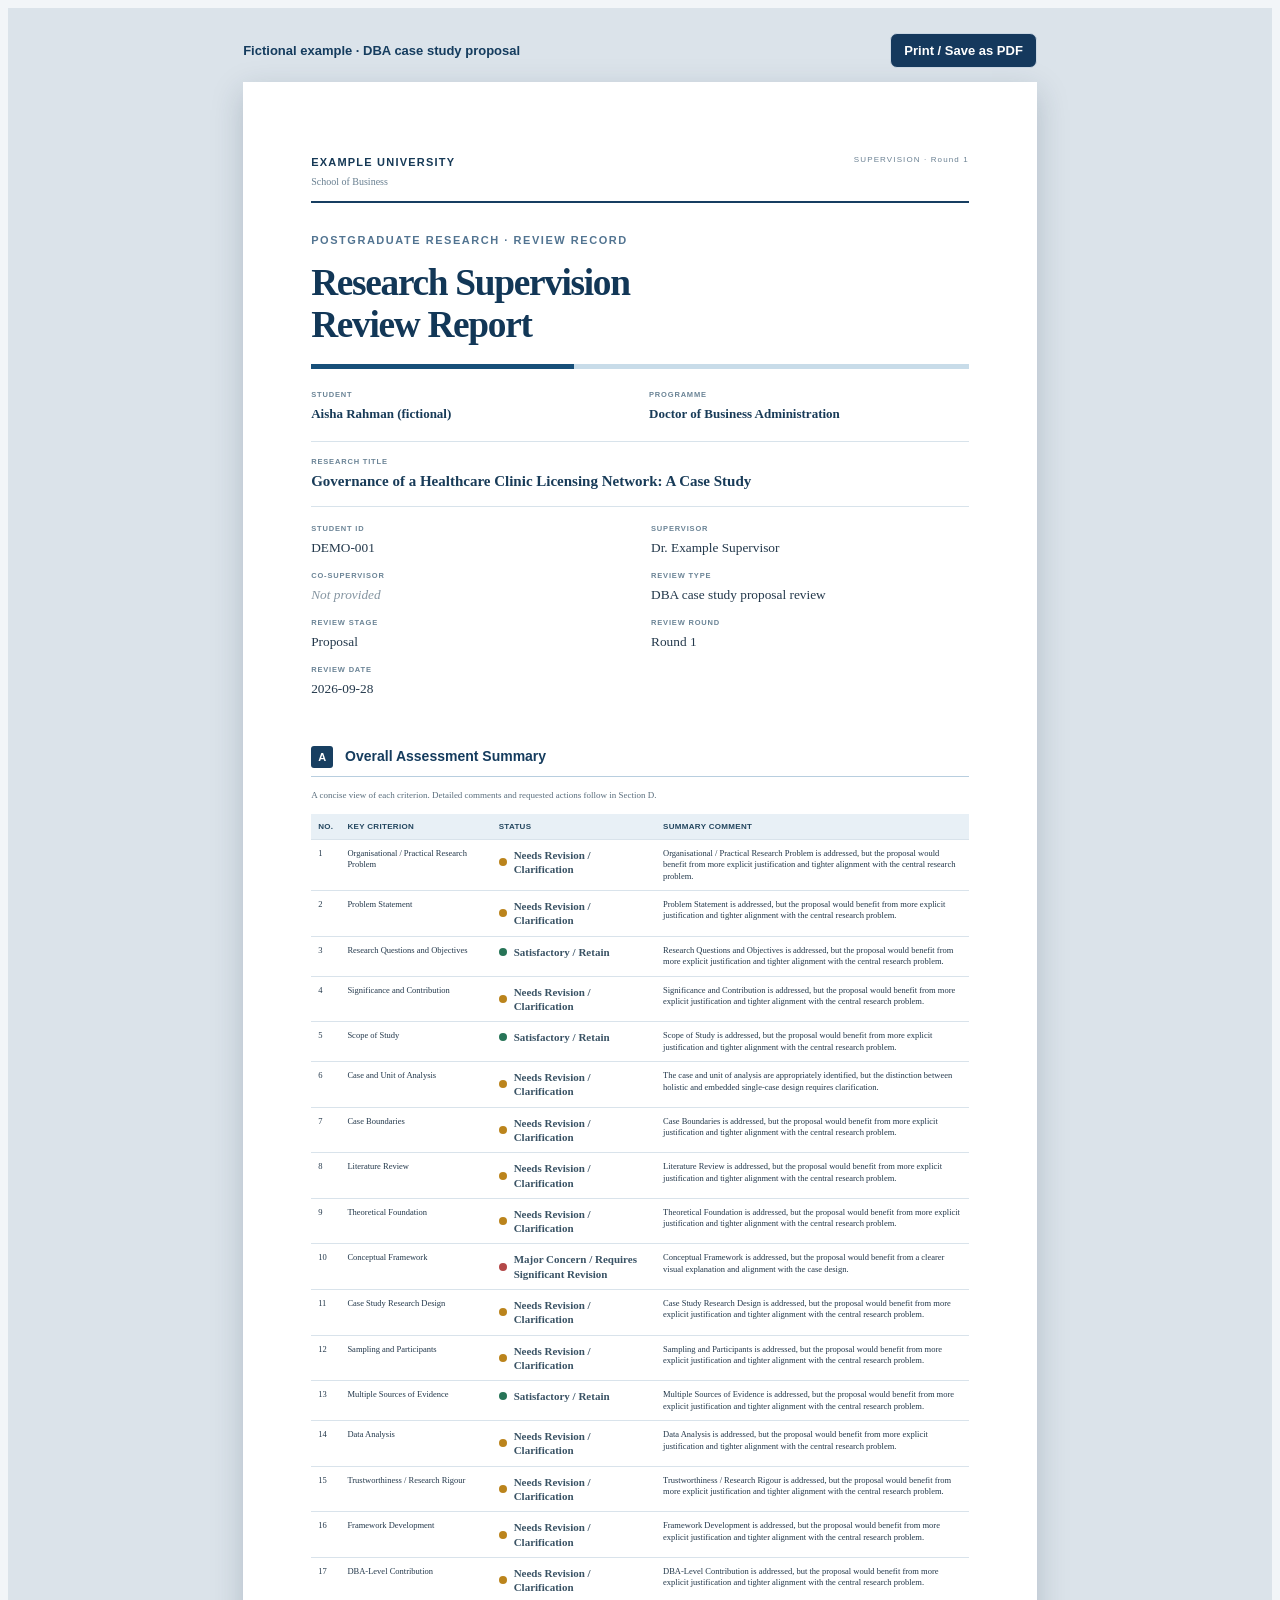
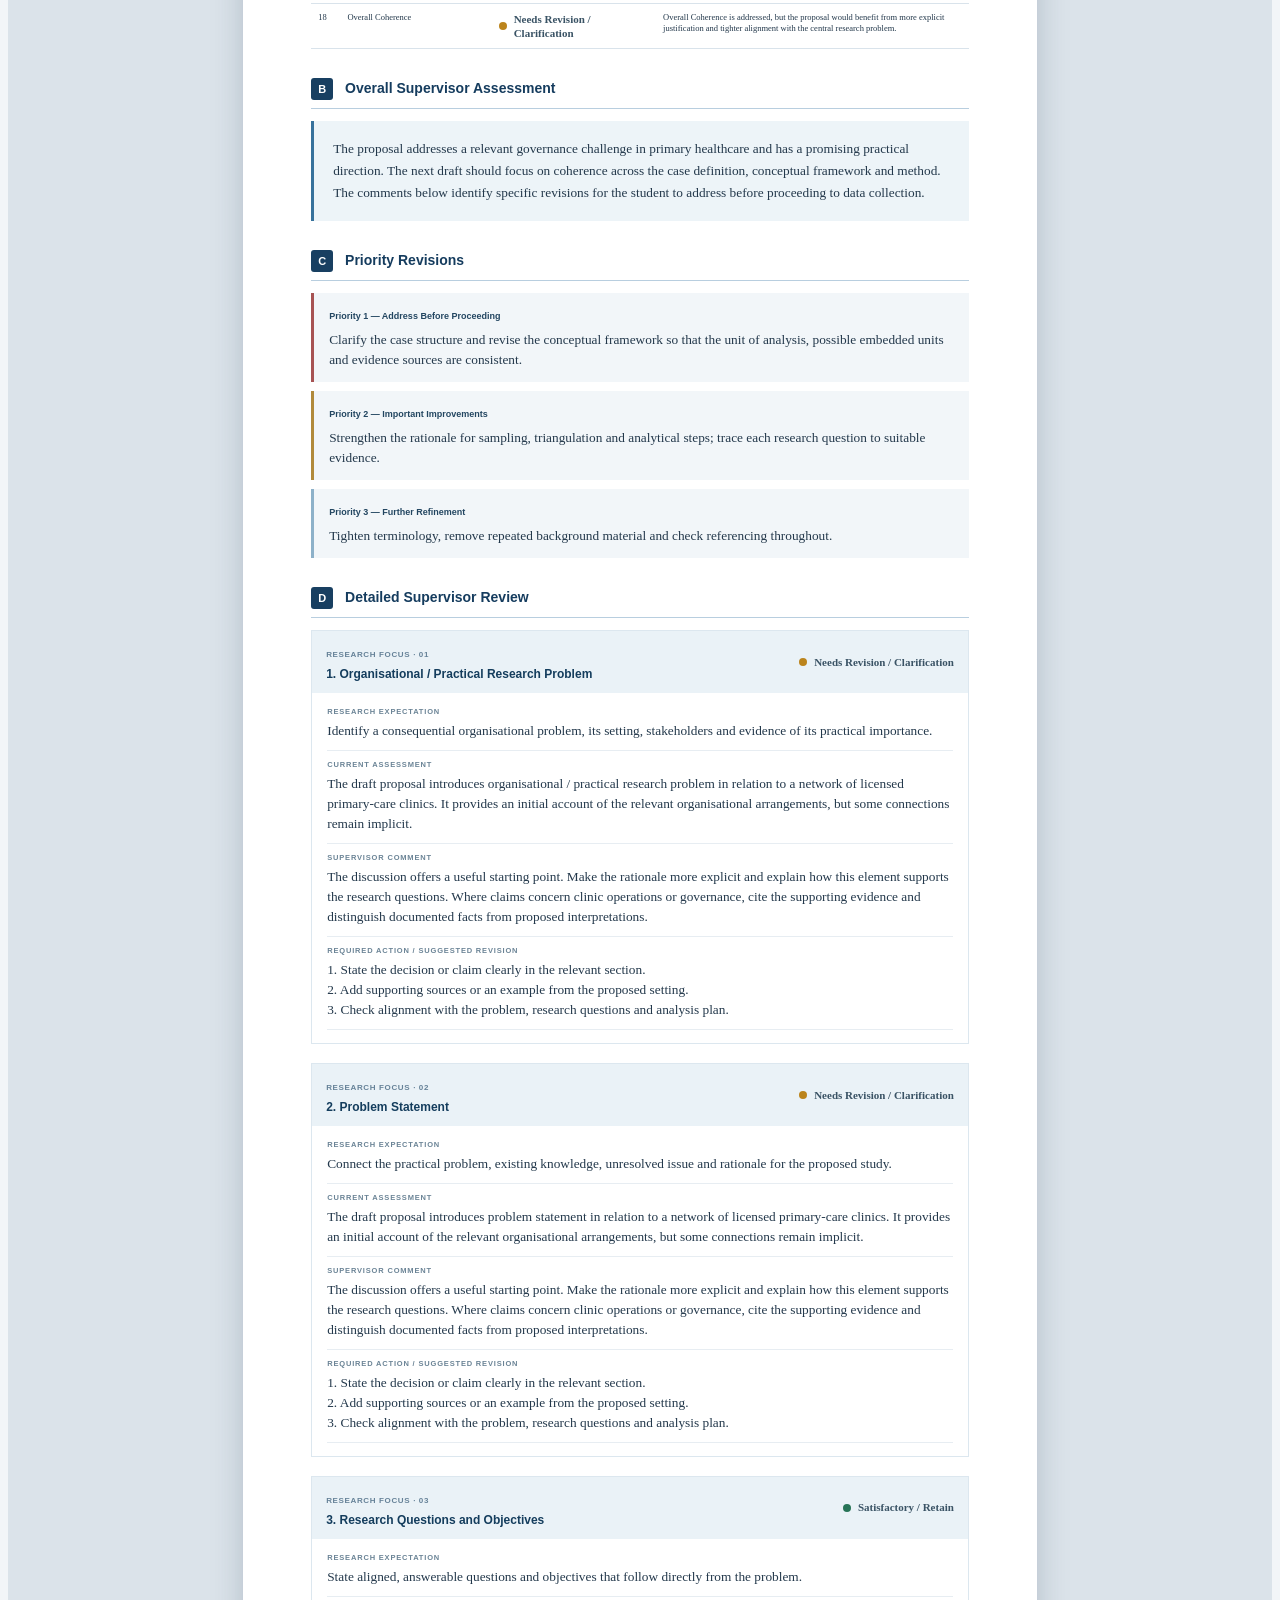
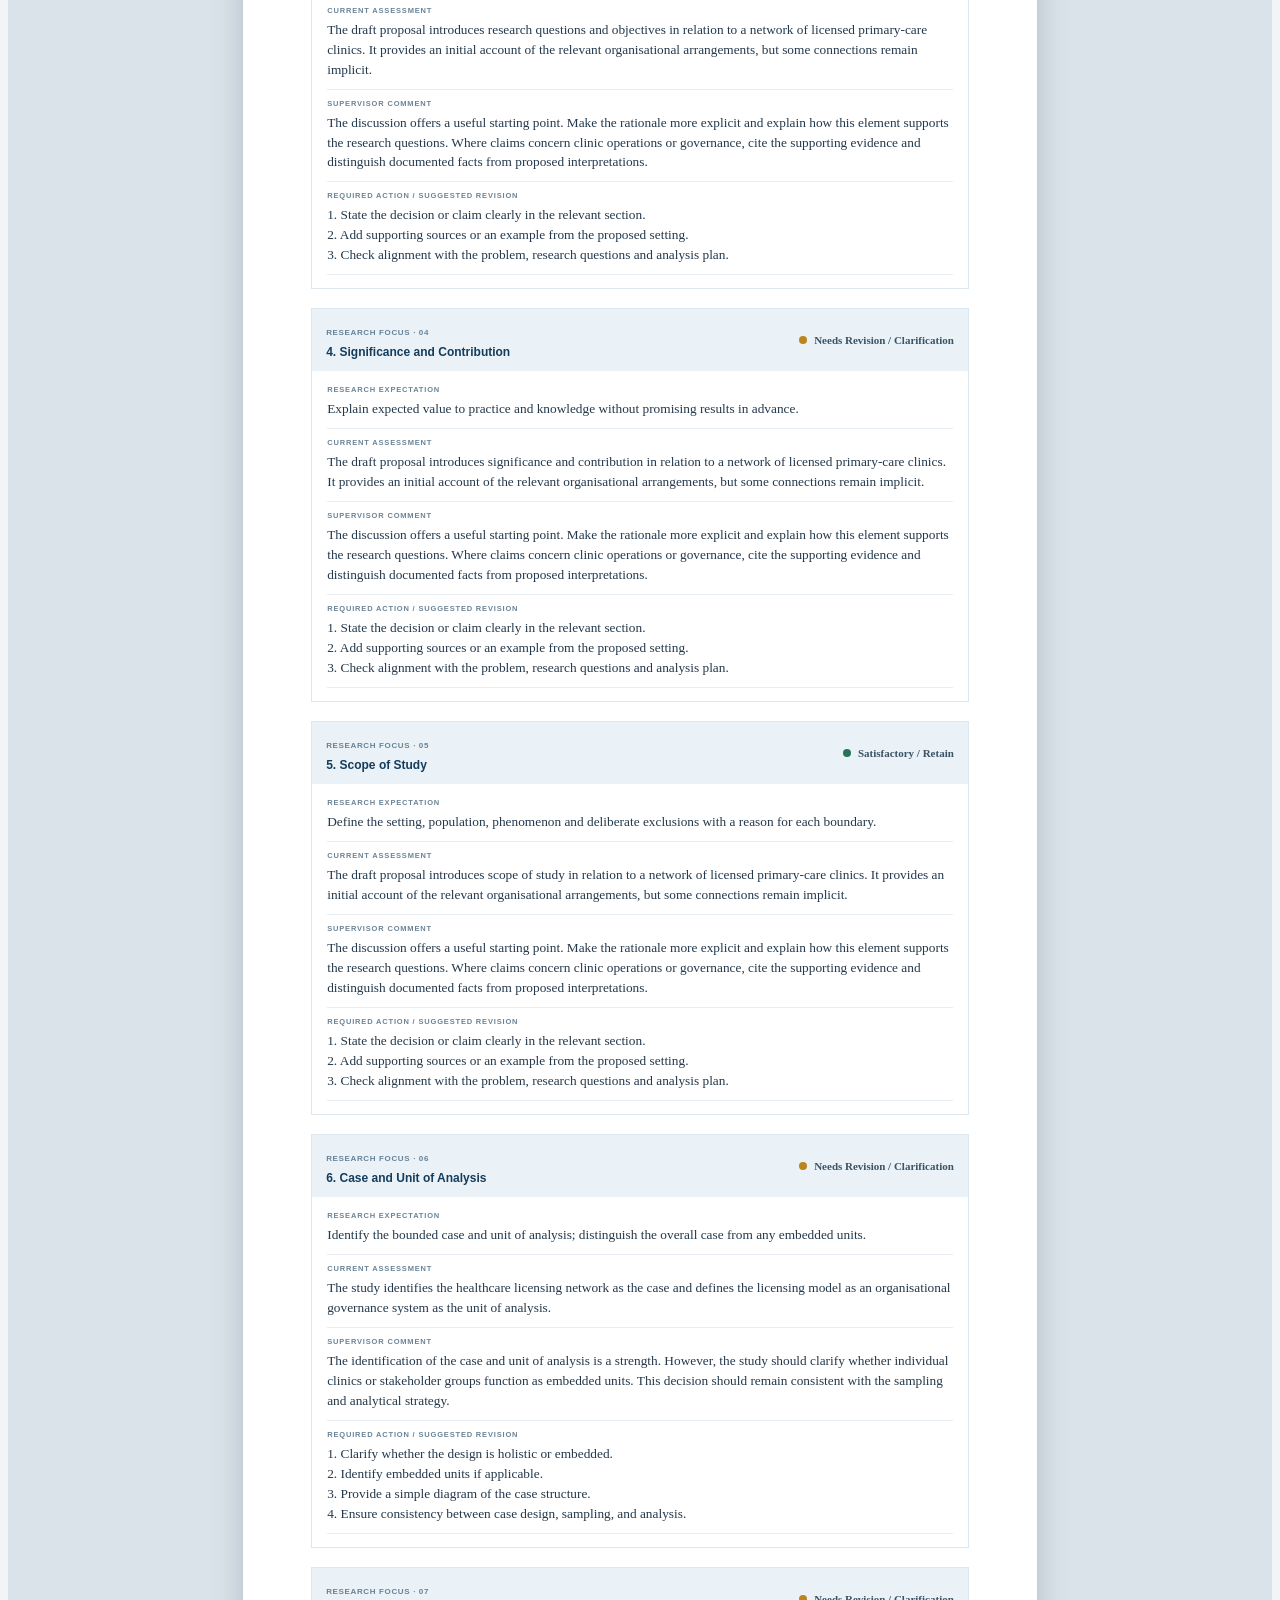
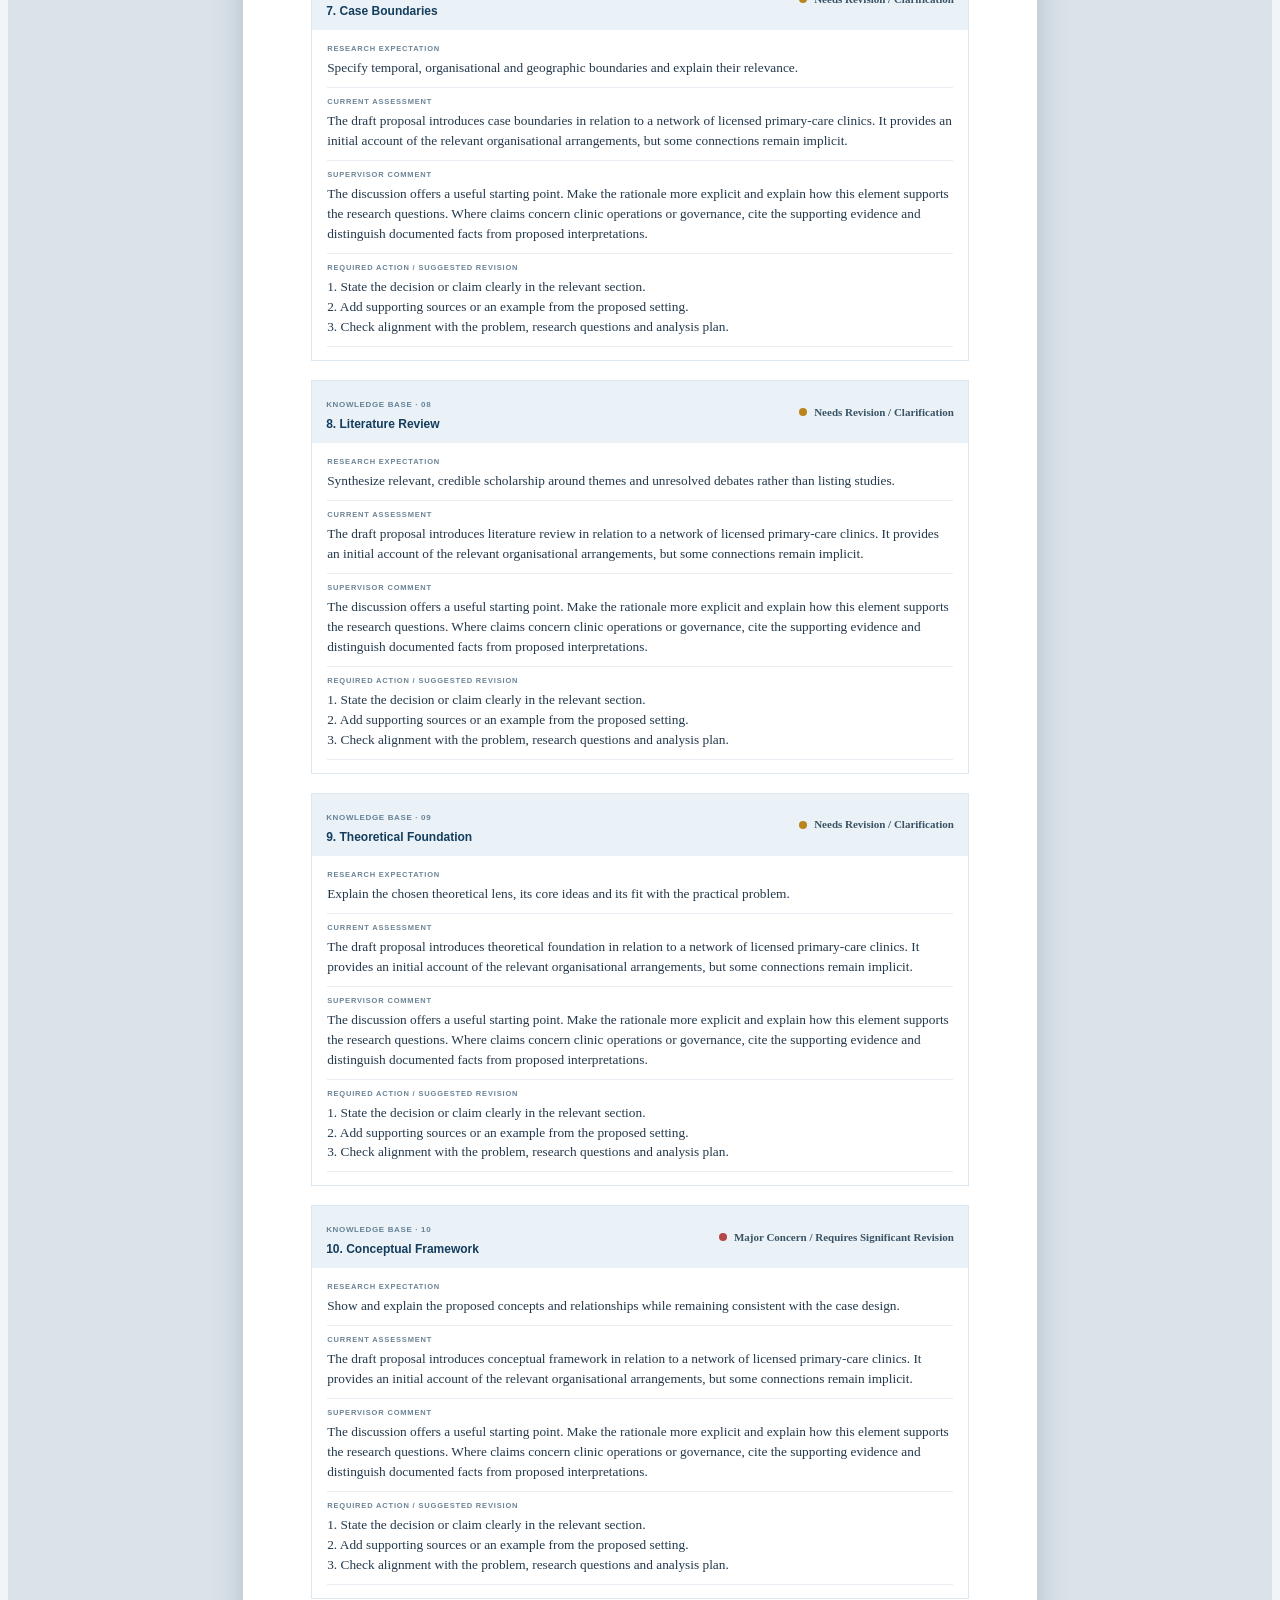
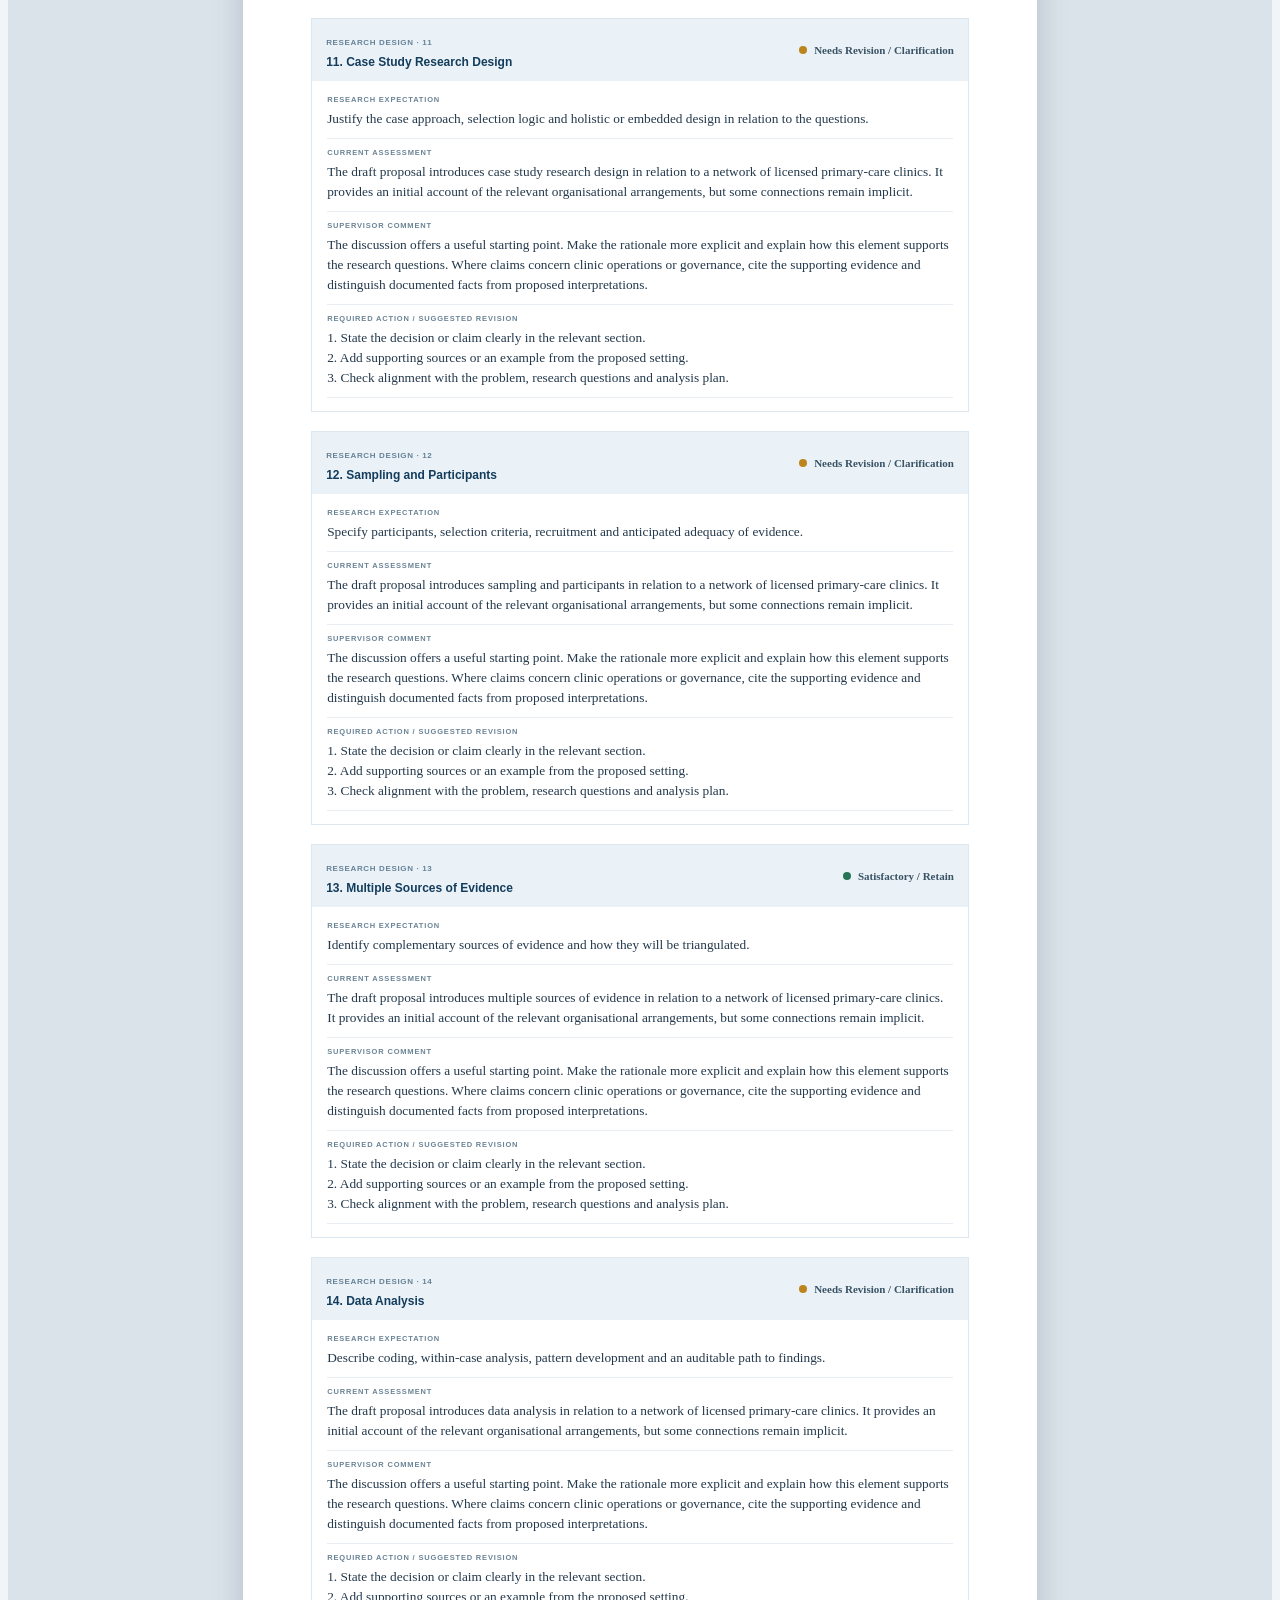
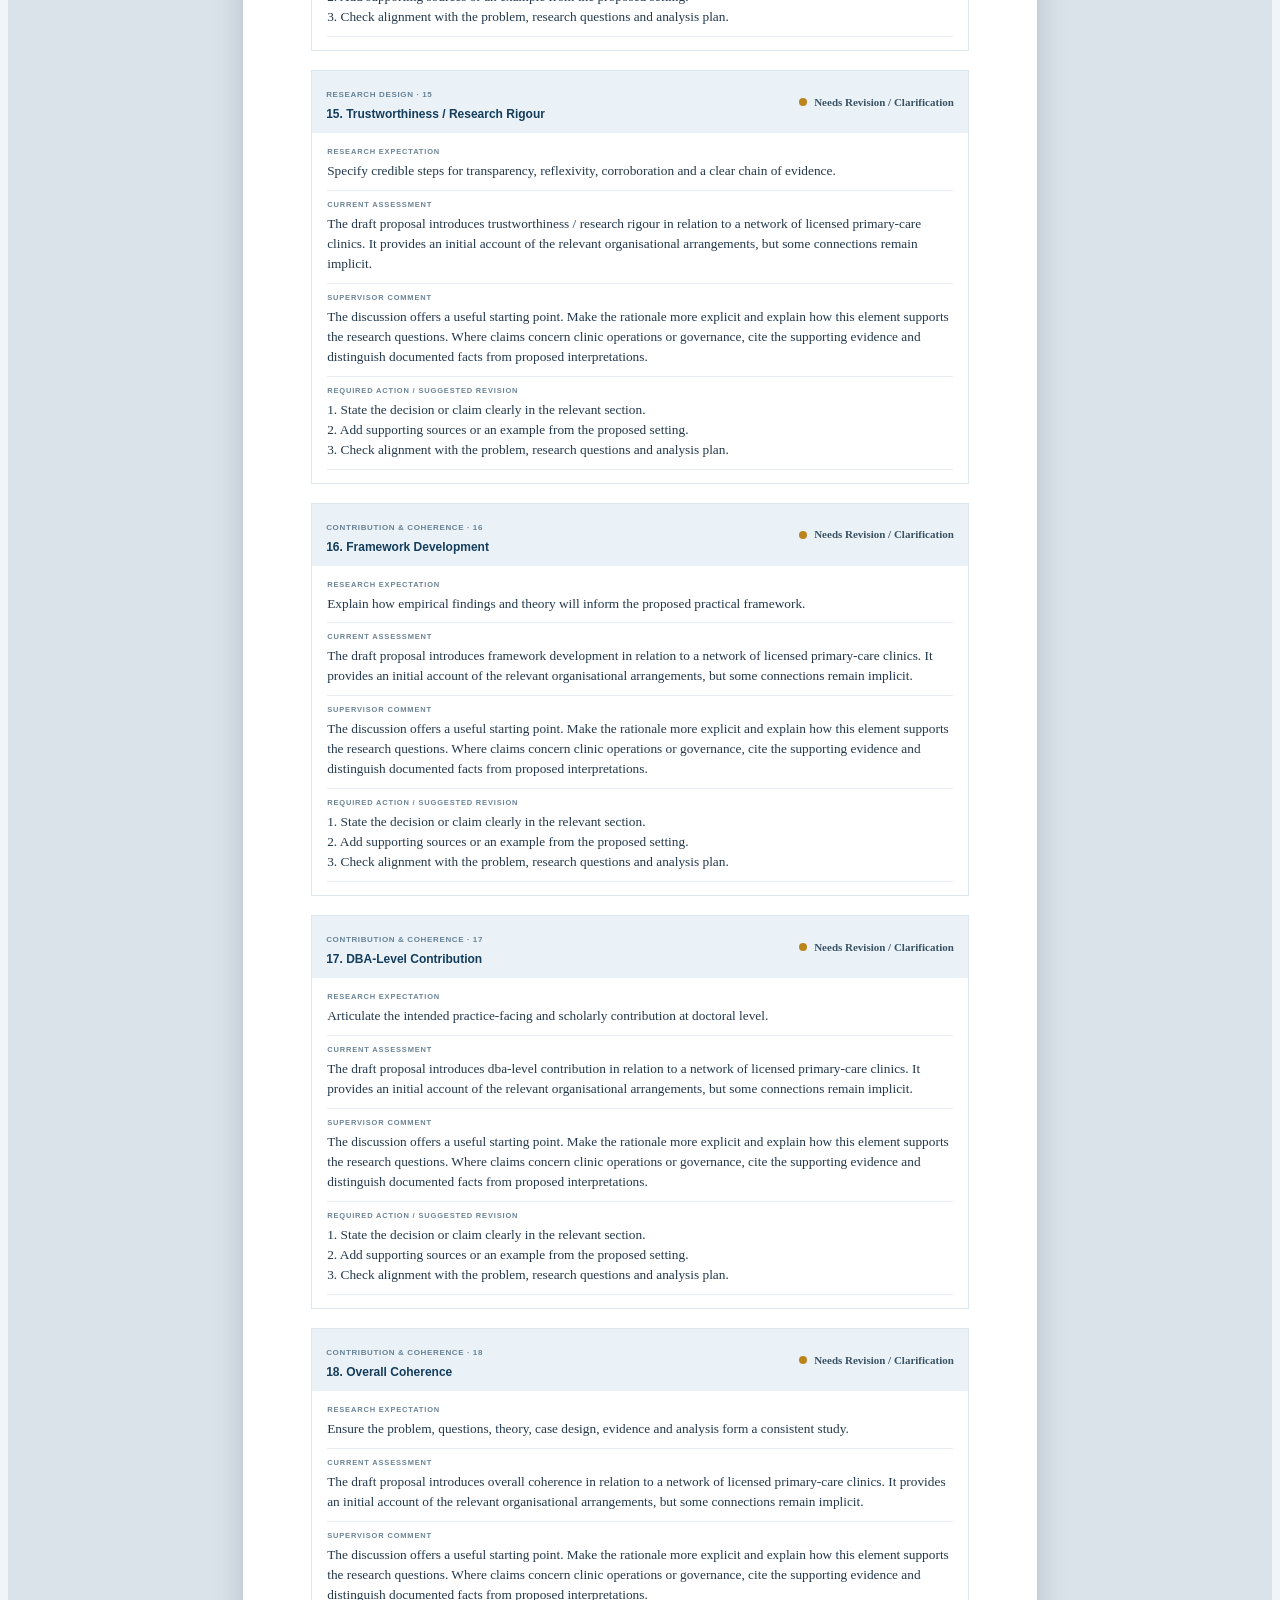
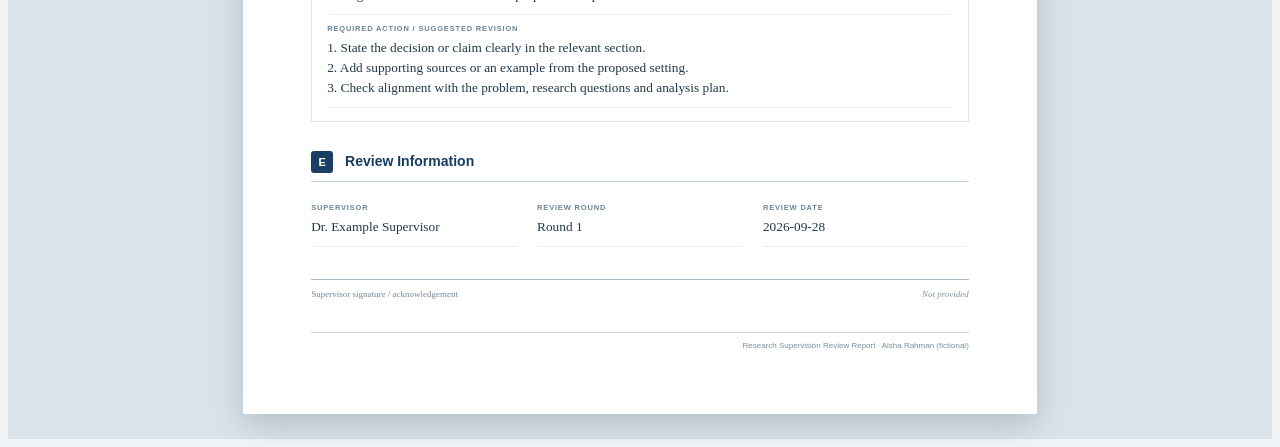
==== commit 868576fe: "Add files via upload" ====
--- a/demo-report.html
+++ b/demo-report.html
@@ -1,10 +1,28 @@
-<!doctype html><html lang="en"><head><meta charset="utf-8"><meta name="viewport" content="width=device-width,initial-scale=1"><title>Demonstration Supervision Report</title><link rel="stylesheet" href="style.css"><style>body.demo-document{background:#dbe3ea;padding:25px 10px}.demo-toolbar{max-width:210mm;margin:0 auto 14px;display:flex;justify-content:space-between;align-items:center;font:600 13px Arial;color:#153c5e}.demo-toolbar button{background:#15395d;color:white}@media print{body.demo-document{padding:0!important}.demo-toolbar{display:none!important}body.demo-document>.report-paper{display:block!important}}</style></head><body class="demo-document"><div class="demo-toolbar"><span>Fictional example · DBA case study proposal</span><button onclick="window.print()">Print / Save as PDF</button></div><div class="report-paper">
- <div class="report-masthead"><div><div class="report-institution">Example University</div><div class="report-school">School of Business</div></div><div class="report-mark">SUPERVISION · Round 1</div></div>
- <div class="report-cover"><div class="eyebrow">POSTGRADUATE RESEARCH · REVIEW RECORD</div><h1>Research Supervision<br>Review Report</h1><div class="cover-rule"></div><div class="cover-meta"><div><small>STUDENT</small><strong>Aisha Rahman (fictional)</strong></div><div><small>PROGRAMME</small><strong>Doctor of Business Administration</strong></div></div><div class="research-title"><small>RESEARCH TITLE</small><strong>Governance of a Healthcare Clinic Licensing Network: A Case Study</strong></div><div class="cover-grid"><div><small>Student ID</small><span>DEMO-001</span></div><div><small>Supervisor</small><span>Dr. Example Supervisor</span></div><div><small>Co-supervisor</small><span><span class="empty">Not provided</span></span></div><div><small>Review type</small><span>DBA case study proposal review</span></div><div><small>Review stage</small><span>Proposal</span></div><div><small>Review round</small><span>Round 1</span></div><div><small>Review date</small><span>2026-09-28</span></div></div></div>
- <section class="report-section"><h2><span>A</span> Overall Assessment Summary</h2><p class="section-intro">A concise view of each criterion. Detailed comments and requested actions follow in Section D.</p><table class="summary-table"><thead><tr><th>No.</th><th>Key criterion</th><th>Status</th><th>Summary comment</th></tr></thead><tbody><tr><td>1</td><td>Organisational / Practical Research Problem</td><td><span class="badge yellow"><i></i>Needs Revision / Clarification</span></td><td>Organisational / Practical Research Problem is addressed, but the proposal would benefit from more explicit justification and tighter alignment with the central research problem.</td></tr><tr><td>2</td><td>Problem Statement</td><td><span class="badge yellow"><i></i>Needs Revision / Clarification</span></td><td>Problem Statement is addressed, but the proposal would benefit from more explicit justification and tighter alignment with the central research problem.</td></tr><tr><td>3</td><td>Research Questions and Objectives</td><td><span class="badge green"><i></i>Satisfactory / Retain</span></td><td>Research Questions and Objectives is addressed, but the proposal would benefit from more explicit justification and tighter alignment with the central research problem.</td></tr><tr><td>4</td><td>Significance and Contribution</td><td><span class="badge yellow"><i></i>Needs Revision / Clarification</span></td><td>Significance and Contribution is addressed, but the proposal would benefit from more explicit justification and tighter alignment with the central research problem.</td></tr><tr><td>5</td><td>Scope of Study</td><td><span class="badge green"><i></i>Satisfactory / Retain</span></td><td>Scope of Study is addressed, but the proposal would benefit from more explicit justification and tighter alignment with the central research problem.</td></tr><tr><td>6</td><td>Case and Unit of Analysis</td><td><span class="badge yellow"><i></i>Needs Revision / Clarification</span></td><td>The case and unit of analysis are appropriately identified, but the distinction between holistic and embedded single-case design requires clarification.</td></tr><tr><td>7</td><td>Case Boundaries</td><td><span class="badge yellow"><i></i>Needs Revision / Clarification</span></td><td>Case Boundaries is addressed, but the proposal would benefit from more explicit justification and tighter alignment with the central research problem.</td></tr><tr><td>8</td><td>Literature Review</td><td><span class="badge yellow"><i></i>Needs Revision / Clarification</span></td><td>Literature Review is addressed, but the proposal would benefit from more explicit justification and tighter alignment with the central research problem.</td></tr><tr><td>9</td><td>Theoretical Foundation</td><td><span class="badge yellow"><i></i>Needs Revision / Clarification</span></td><td>Theoretical Foundation is addressed, but the proposal would benefit from more explicit justification and tighter alignment with the central research problem.</td></tr><tr><td>10</td><td>Conceptual Framework</td><td><span class="badge red"><i></i>Major Concern / Requires Significant Revision</span></td><td>Conceptual Framework is addressed, but the proposal would benefit from a clearer visual explanation and alignment with the case design.</td></tr><tr><td>11</td><td>Case Study Research Design</td><td><span class="badge yellow"><i></i>Needs Revision / Clarification</span></td><td>Case Study Research Design is addressed, but the proposal would benefit from more explicit justification and tighter alignment with the central research problem.</td></tr><tr><td>12</td><td>Sampling and Participants</td><td><span class="badge yellow"><i></i>Needs Revision / Clarification</span></td><td>Sampling and Participants is addressed, but the proposal would benefit from more explicit justification and tighter alignment with the central research problem.</td></tr><tr><td>13</td><td>Multiple Sources of Evidence</td><td><span class="badge green"><i></i>Satisfactory / Retain</span></td><td>Multiple Sources of Evidence is addressed, but the proposal would benefit from more explicit justification and tighter alignment with the central research problem.</td></tr><tr><td>14</td><td>Data Analysis</td><td><span class="badge yellow"><i></i>Needs Revision / Clarification</span></td><td>Data Analysis is addressed, but the proposal would benefit from more explicit justification and tighter alignment with the central research problem.</td></tr><tr><td>15</td><td>Trustworthiness / Research Rigour</td><td><span class="badge yellow"><i></i>Needs Revision / Clarification</span></td><td>Trustworthiness / Research Rigour is addressed, but the proposal would benefit from more explicit justification and tighter alignment with the central research problem.</td></tr><tr><td>16</td><td>Framework Development</td><td><span class="badge yellow"><i></i>Needs Revision / Clarification</span></td><td>Framework Development is addressed, but the proposal would benefit from more explicit justification and tighter alignment with the central research problem.</td></tr><tr><td>17</td><td>DBA-Level Contribution</td><td><span class="badge yellow"><i></i>Needs Revision / Clarification</span></td><td>DBA-Level Contribution is addressed, but the proposal would benefit from more explicit justification and tighter alignment with the central research problem.</td></tr><tr><td>18</td><td>Overall Coherence</td><td><span class="badge yellow"><i></i>Needs Revision / Clarification</span></td><td>Overall Coherence is addressed, but the proposal would benefit from more explicit justification and tighter alignment with the central research problem.</td></tr></tbody></table></section>
- <section class="report-section"><h2><span>B</span> Overall Supervisor Assessment</h2><div class="assessment-panel">The proposal addresses a relevant governance challenge in primary healthcare and has a promising practical direction. The next draft should focus on coherence across the case definition, conceptual framework and method. The comments below identify specific revisions for the student to address before proceeding to data collection.</div></section>
- <section class="report-section"><h2><span>C</span> Priority Revisions</h2><div class="priority priority-1"><strong>Priority 1 — Address Before Proceeding</strong><p>Clarify the case structure and revise the conceptual framework so that the unit of analysis, possible embedded units and evidence sources are consistent.</p></div><div class="priority priority-2"><strong>Priority 2 — Important Improvements</strong><p>Strengthen the rationale for sampling, triangulation and analytical steps; trace each research question to suitable evidence.</p></div><div class="priority priority-3"><strong>Priority 3 — Further Refinement</strong><p>Tighten terminology, remove repeated background material and check referencing throughout.</p></div></section>
- <section class="report-section"><h2><span>D</span> Detailed Supervisor Review</h2><article class="review-item"><div class="criterion-head"><div><small>Research focus · 01</small><h3>1. Organisational / Practical Research Problem</h3></div><span class="badge yellow"><i></i>Needs Revision / Clarification</span></div><div class="criterion-body"><div class="report-field"><div class="field-label">Research expectation</div><div class="field-value">Identify a consequential organisational problem, its setting, stakeholders and evidence of its practical importance.</div></div><div class="report-field"><div class="field-label">Current assessment</div><div class="field-value">The draft proposal introduces organisational / practical research problem in relation to a network of licensed primary-care clinics. It provides an initial account of the relevant organisational arrangements, but some connections remain implicit.</div></div><div class="report-field"><div class="field-label">Supervisor comment</div><div class="field-value">The discussion offers a useful starting point. Make the rationale more explicit and explain how this element supports the research questions. Where claims concern clinic operations or governance, cite the supporting evidence and distinguish documented facts from proposed interpretations.</div></div><div class="report-field"><div class="field-label">Required action / suggested revision</div><div class="field-value">1. State the decision or claim clearly in the relevant section.<br>2. Add supporting sources or an example from the proposed setting.<br>3. Check alignment with the problem, research questions and analysis plan.</div></div><div class="response-block"><div class="response-heading">Student response · to be completed by student</div><div class="report-field"><div class="field-label">Student response / action taken</div><div class="field-value">To be completed by student after revision.</div></div><div class="report-field"><div class="field-label">Location of revision</div><div class="field-value"><span class="empty">Not provided</span></div></div></div></div></article><article class="review-item"><div class="criterion-head"><div><small>Research focus · 02</small><h3>2. Problem Statement</h3></div><span class="badge yellow"><i></i>Needs Revision / Clarification</span></div><div class="criterion-body"><div class="report-field"><div class="field-label">Research expectation</div><div class="field-value">Connect the practical problem, existing knowledge, unresolved issue and rationale for the proposed study.</div></div><div class="report-field"><div class="field-label">Current assessment</div><div class="field-value">The draft proposal introduces problem statement in relation to a network of licensed primary-care clinics. It provides an initial account of the relevant organisational arrangements, but some connections remain implicit.</div></div><div class="report-field"><div class="field-label">Supervisor comment</div><div class="field-value">The discussion offers a useful starting point. Make the rationale more explicit and explain how this element supports the research questions. Where claims concern clinic operations or governance, cite the supporting evidence and distinguish documented facts from proposed interpretations.</div></div><div class="report-field"><div class="field-label">Required action / suggested revision</div><div class="field-value">1. State the decision or claim clearly in the relevant section.<br>2. Add supporting sources or an example from the proposed setting.<br>3. Check alignment with the problem, research questions and analysis plan.</div></div><div class="response-block"><div class="response-heading">Student response · to be completed by student</div><div class="report-field"><div class="field-label">Student response / action taken</div><div class="field-value">To be completed by student after revision.</div></div><div class="report-field"><div class="field-label">Location of revision</div><div class="field-value"><span class="empty">Not provided</span></div></div></div></div></article><article class="review-item"><div class="criterion-head"><div><small>Research focus · 03</small><h3>3. Research Questions and Objectives</h3></div><span class="badge green"><i></i>Satisfactory / Retain</span></div><div class="criterion-body"><div class="report-field"><div class="field-label">Research expectation</div><div class="field-value">State aligned, answerable questions and objectives that follow directly from the problem.</div></div><div class="report-field"><div class="field-label">Current assessment</div><div class="field-value">The draft proposal introduces research questions and objectives in relation to a network of licensed primary-care clinics. It provides an initial account of the relevant organisational arrangements, but some connections remain implicit.</div></div><div class="report-field"><div class="field-label">Supervisor comment</div><div class="field-value">The discussion offers a useful starting point. Make the rationale more explicit and explain how this element supports the research questions. Where claims concern clinic operations or governance, cite the supporting evidence and distinguish documented facts from proposed interpretations.</div></div><div class="report-field"><div class="field-label">Required action / suggested revision</div><div class="field-value">1. State the decision or claim clearly in the relevant section.<br>2. Add supporting sources or an example from the proposed setting.<br>3. Check alignment with the problem, research questions and analysis plan.</div></div><div class="response-block"><div class="response-heading">Student response · to be completed by student</div><div class="report-field"><div class="field-label">Student response / action taken</div><div class="field-value">To be completed by student after revision.</div></div><div class="report-field"><div class="field-label">Location of revision</div><div class="field-value"><span class="empty">Not provided</span></div></div></div></div></article><article class="review-item"><div class="criterion-head"><div><small>Research focus · 04</small><h3>4. Significance and Contribution</h3></div><span class="badge yellow"><i></i>Needs Revision / Clarification</span></div><div class="criterion-body"><div class="report-field"><div class="field-label">Research expectation</div><div class="field-value">Explain expected value to practice and knowledge without promising results in advance.</div></div><div class="report-field"><div class="field-label">Current assessment</div><div class="field-value">The draft proposal introduces significance and contribution in relation to a network of licensed primary-care clinics. It provides an initial account of the relevant organisational arrangements, but some connections remain implicit.</div></div><div class="report-field"><div class="field-label">Supervisor comment</div><div class="field-value">The discussion offers a useful starting point. Make the rationale more explicit and explain how this element supports the research questions. Where claims concern clinic operations or governance, cite the supporting evidence and distinguish documented facts from proposed interpretations.</div></div><div class="report-field"><div class="field-label">Required action / suggested revision</div><div class="field-value">1. State the decision or claim clearly in the relevant section.<br>2. Add supporting sources or an example from the proposed setting.<br>3. Check alignment with the problem, research questions and analysis plan.</div></div><div class="response-block"><div class="response-heading">Student response · to be completed by student</div><div class="report-field"><div class="field-label">Student response / action taken</div><div class="field-value">To be completed by student after revision.</div></div><div class="report-field"><div class="field-label">Location of revision</div><div class="field-value"><span class="empty">Not provided</span></div></div></div></div></article><article class="review-item"><div class="criterion-head"><div><small>Research focus · 05</small><h3>5. Scope of Study</h3></div><span class="badge green"><i></i>Satisfactory / Retain</span></div><div class="criterion-body"><div class="report-field"><div class="field-label">Research expectation</div><div class="field-value">Define the setting, population, phenomenon and deliberate exclusions with a reason for each boundary.</div></div><div class="report-field"><div class="field-label">Current assessment</div><div class="field-value">The draft proposal introduces scope of study in relation to a network of licensed primary-care clinics. It provides an initial account of the relevant organisational arrangements, but some connections remain implicit.</div></div><div class="report-field"><div class="field-label">Supervisor comment</div><div class="field-value">The discussion offers a useful starting point. Make the rationale more explicit and explain how this element supports the research questions. Where claims concern clinic operations or governance, cite the supporting evidence and distinguish documented facts from proposed interpretations.</div></div><div class="report-field"><div class="field-label">Required action / suggested revision</div><div class="field-value">1. State the decision or claim clearly in the relevant section.<br>2. Add supporting sources or an example from the proposed setting.<br>3. Check alignment with the problem, research questions and analysis plan.</div></div><div class="response-block"><div class="response-heading">Student response · to be completed by student</div><div class="report-field"><div class="field-label">Student response / action taken</div><div class="field-value">To be completed by student after revision.</div></div><div class="report-field"><div class="field-label">Location of revision</div><div class="field-value"><span class="empty">Not provided</span></div></div></div></div></article><article class="review-item"><div class="criterion-head"><div><small>Research focus · 06</small><h3>6. Case and Unit of Analysis</h3></div><span class="badge yellow"><i></i>Needs Revision / Clarification</span></div><div class="criterion-body"><div class="report-field"><div class="field-label">Research expectation</div><div class="field-value">Identify the bounded case and unit of analysis; distinguish the overall case from any embedded units.</div></div><div class="report-field"><div class="field-label">Current assessment</div><div class="field-value">The study identifies the healthcare licensing network as the case and defines the licensing model as an organisational governance system as the unit of analysis.</div></div><div class="report-field"><div class="field-label">Supervisor comment</div><div class="field-value">The identification of the case and unit of analysis is a strength. However, the study should clarify whether individual clinics or stakeholder groups function as embedded units. This decision should remain consistent with the sampling and analytical strategy.</div></div><div class="report-field"><div class="field-label">Required action / suggested revision</div><div class="field-value">1. Clarify whether the design is holistic or embedded.<br>2. Identify embedded units if applicable.<br>3. Provide a simple diagram of the case structure.<br>4. Ensure consistency between case design, sampling, and analysis.</div></div><div class="response-block"><div class="response-heading">Student response · to be completed by student</div><div class="report-field"><div class="field-label">Student response / action taken</div><div class="field-value">To be completed by student after revision.</div></div><div class="report-field"><div class="field-label">Location of revision</div><div class="field-value"><span class="empty">Not provided</span></div></div></div></div></article><article class="review-item"><div class="criterion-head"><div><small>Research focus · 07</small><h3>7. Case Boundaries</h3></div><span class="badge yellow"><i></i>Needs Revision / Clarification</span></div><div class="criterion-body"><div class="report-field"><div class="field-label">Research expectation</div><div class="field-value">Specify temporal, organisational and geographic boundaries and explain their relevance.</div></div><div class="report-field"><div class="field-label">Current assessment</div><div class="field-value">The draft proposal introduces case boundaries in relation to a network of licensed primary-care clinics. It provides an initial account of the relevant organisational arrangements, but some connections remain implicit.</div></div><div class="report-field"><div class="field-label">Supervisor comment</div><div class="field-value">The discussion offers a useful starting point. Make the rationale more explicit and explain how this element supports the research questions. Where claims concern clinic operations or governance, cite the supporting evidence and distinguish documented facts from proposed interpretations.</div></div><div class="report-field"><div class="field-label">Required action / suggested revision</div><div class="field-value">1. State the decision or claim clearly in the relevant section.<br>2. Add supporting sources or an example from the proposed setting.<br>3. Check alignment with the problem, research questions and analysis plan.</div></div><div class="response-block"><div class="response-heading">Student response · to be completed by student</div><div class="report-field"><div class="field-label">Student response / action taken</div><div class="field-value">To be completed by student after revision.</div></div><div class="report-field"><div class="field-label">Location of revision</div><div class="field-value"><span class="empty">Not provided</span></div></div></div></div></article><article class="review-item"><div class="criterion-head"><div><small>Knowledge base · 08</small><h3>8. Literature Review</h3></div><span class="badge yellow"><i></i>Needs Revision / Clarification</span></div><div class="criterion-body"><div class="report-field"><div class="field-label">Research expectation</div><div class="field-value">Synthesize relevant, credible scholarship around themes and unresolved debates rather than listing studies.</div></div><div class="report-field"><div class="field-label">Current assessment</div><div class="field-value">The draft proposal introduces literature review in relation to a network of licensed primary-care clinics. It provides an initial account of the relevant organisational arrangements, but some connections remain implicit.</div></div><div class="report-field"><div class="field-label">Supervisor comment</div><div class="field-value">The discussion offers a useful starting point. Make the rationale more explicit and explain how this element supports the research questions. Where claims concern clinic operations or governance, cite the supporting evidence and distinguish documented facts from proposed interpretations.</div></div><div class="report-field"><div class="field-label">Required action / suggested revision</div><div class="field-value">1. State the decision or claim clearly in the relevant section.<br>2. Add supporting sources or an example from the proposed setting.<br>3. Check alignment with the problem, research questions and analysis plan.</div></div><div class="response-block"><div class="response-heading">Student response · to be completed by student</div><div class="report-field"><div class="field-label">Student response / action taken</div><div class="field-value">To be completed by student after revision.</div></div><div class="report-field"><div class="field-label">Location of revision</div><div class="field-value"><span class="empty">Not provided</span></div></div></div></div></article><article class="review-item"><div class="criterion-head"><div><small>Knowledge base · 09</small><h3>9. Theoretical Foundation</h3></div><span class="badge yellow"><i></i>Needs Revision / Clarification</span></div><div class="criterion-body"><div class="report-field"><div class="field-label">Research expectation</div><div class="field-value">Explain the chosen theoretical lens, its core ideas and its fit with the practical problem.</div></div><div class="report-field"><div class="field-label">Current assessment</div><div class="field-value">The draft proposal introduces theoretical foundation in relation to a network of licensed primary-care clinics. It provides an initial account of the relevant organisational arrangements, but some connections remain implicit.</div></div><div class="report-field"><div class="field-label">Supervisor comment</div><div class="field-value">The discussion offers a useful starting point. Make the rationale more explicit and explain how this element supports the research questions. Where claims concern clinic operations or governance, cite the supporting evidence and distinguish documented facts from proposed interpretations.</div></div><div class="report-field"><div class="field-label">Required action / suggested revision</div><div class="field-value">1. State the decision or claim clearly in the relevant section.<br>2. Add supporting sources or an example from the proposed setting.<br>3. Check alignment with the problem, research questions and analysis plan.</div></div><div class="response-block"><div class="response-heading">Student response · to be completed by student</div><div class="report-field"><div class="field-label">Student response / action taken</div><div class="field-value">To be completed by student after revision.</div></div><div class="report-field"><div class="field-label">Location of revision</div><div class="field-value"><span class="empty">Not provided</span></div></div></div></div></article><article class="review-item"><div class="criterion-head"><div><small>Knowledge base · 10</small><h3>10. Conceptual Framework</h3></div><span class="badge red"><i></i>Major Concern / Requires Significant Revision</span></div><div class="criterion-body"><div class="report-field"><div class="field-label">Research expectation</div><div class="field-value">Show and explain the proposed concepts and relationships while remaining consistent with the case design.</div></div><div class="report-field"><div class="field-label">Current assessment</div><div class="field-value">The draft proposal introduces conceptual framework in relation to a network of licensed primary-care clinics. It provides an initial account of the relevant organisational arrangements, but some connections remain implicit.</div></div><div class="report-field"><div class="field-label">Supervisor comment</div><div class="field-value">The discussion offers a useful starting point. Make the rationale more explicit and explain how this element supports the research questions. Where claims concern clinic operations or governance, cite the supporting evidence and distinguish documented facts from proposed interpretations.</div></div><div class="report-field"><div class="field-label">Required action / suggested revision</div><div class="field-value">1. State the decision or claim clearly in the relevant section.<br>2. Add supporting sources or an example from the proposed setting.<br>3. Check alignment with the problem, research questions and analysis plan.</div></div><div class="response-block"><div class="response-heading">Student response · to be completed by student</div><div class="report-field"><div class="field-label">Student response / action taken</div><div class="field-value">To be completed by student after revision.</div></div><div class="report-field"><div class="field-label">Location of revision</div><div class="field-value"><span class="empty">Not provided</span></div></div></div></div></article><article class="review-item"><div class="criterion-head"><div><small>Research design · 11</small><h3>11. Case Study Research Design</h3></div><span class="badge yellow"><i></i>Needs Revision / Clarification</span></div><div class="criterion-body"><div class="report-field"><div class="field-label">Research expectation</div><div class="field-value">Justify the case approach, selection logic and holistic or embedded design in relation to the questions.</div></div><div class="report-field"><div class="field-label">Current assessment</div><div class="field-value">The draft proposal introduces case study research design in relation to a network of licensed primary-care clinics. It provides an initial account of the relevant organisational arrangements, but some connections remain implicit.</div></div><div class="report-field"><div class="field-label">Supervisor comment</div><div class="field-value">The discussion offers a useful starting point. Make the rationale more explicit and explain how this element supports the research questions. Where claims concern clinic operations or governance, cite the supporting evidence and distinguish documented facts from proposed interpretations.</div></div><div class="report-field"><div class="field-label">Required action / suggested revision</div><div class="field-value">1. State the decision or claim clearly in the relevant section.<br>2. Add supporting sources or an example from the proposed setting.<br>3. Check alignment with the problem, research questions and analysis plan.</div></div><div class="response-block"><div class="response-heading">Student response · to be completed by student</div><div class="report-field"><div class="field-label">Student response / action taken</div><div class="field-value">To be completed by student after revision.</div></div><div class="report-field"><div class="field-label">Location of revision</div><div class="field-value"><span class="empty">Not provided</span></div></div></div></div></article><article class="review-item"><div class="criterion-head"><div><small>Research design · 12</small><h3>12. Sampling and Participants</h3></div><span class="badge yellow"><i></i>Needs Revision / Clarification</span></div><div class="criterion-body"><div class="report-field"><div class="field-label">Research expectation</div><div class="field-value">Specify participants, selection criteria, recruitment and anticipated adequacy of evidence.</div></div><div class="report-field"><div class="field-label">Current assessment</div><div class="field-value">The draft proposal introduces sampling and participants in relation to a network of licensed primary-care clinics. It provides an initial account of the relevant organisational arrangements, but some connections remain implicit.</div></div><div class="report-field"><div class="field-label">Supervisor comment</div><div class="field-value">The discussion offers a useful starting point. Make the rationale more explicit and explain how this element supports the research questions. Where claims concern clinic operations or governance, cite the supporting evidence and distinguish documented facts from proposed interpretations.</div></div><div class="report-field"><div class="field-label">Required action / suggested revision</div><div class="field-value">1. State the decision or claim clearly in the relevant section.<br>2. Add supporting sources or an example from the proposed setting.<br>3. Check alignment with the problem, research questions and analysis plan.</div></div><div class="response-block"><div class="response-heading">Student response · to be completed by student</div><div class="report-field"><div class="field-label">Student response / action taken</div><div class="field-value">To be completed by student after revision.</div></div><div class="report-field"><div class="field-label">Location of revision</div><div class="field-value"><span class="empty">Not provided</span></div></div></div></div></article><article class="review-item"><div class="criterion-head"><div><small>Research design · 13</small><h3>13. Multiple Sources of Evidence</h3></div><span class="badge green"><i></i>Satisfactory / Retain</span></div><div class="criterion-body"><div class="report-field"><div class="field-label">Research expectation</div><div class="field-value">Identify complementary sources of evidence and how they will be triangulated.</div></div><div class="report-field"><div class="field-label">Current assessment</div><div class="field-value">The draft proposal introduces multiple sources of evidence in relation to a network of licensed primary-care clinics. It provides an initial account of the relevant organisational arrangements, but some connections remain implicit.</div></div><div class="report-field"><div class="field-label">Supervisor comment</div><div class="field-value">The discussion offers a useful starting point. Make the rationale more explicit and explain how this element supports the research questions. Where claims concern clinic operations or governance, cite the supporting evidence and distinguish documented facts from proposed interpretations.</div></div><div class="report-field"><div class="field-label">Required action / suggested revision</div><div class="field-value">1. State the decision or claim clearly in the relevant section.<br>2. Add supporting sources or an example from the proposed setting.<br>3. Check alignment with the problem, research questions and analysis plan.</div></div><div class="response-block"><div class="response-heading">Student response · to be completed by student</div><div class="report-field"><div class="field-label">Student response / action taken</div><div class="field-value">To be completed by student after revision.</div></div><div class="report-field"><div class="field-label">Location of revision</div><div class="field-value"><span class="empty">Not provided</span></div></div></div></div></article><article class="review-item"><div class="criterion-head"><div><small>Research design · 14</small><h3>14. Data Analysis</h3></div><span class="badge yellow"><i></i>Needs Revision / Clarification</span></div><div class="criterion-body"><div class="report-field"><div class="field-label">Research expectation</div><div class="field-value">Describe coding, within-case analysis, pattern development and an auditable path to findings.</div></div><div class="report-field"><div class="field-label">Current assessment</div><div class="field-value">The draft proposal introduces data analysis in relation to a network of licensed primary-care clinics. It provides an initial account of the relevant organisational arrangements, but some connections remain implicit.</div></div><div class="report-field"><div class="field-label">Supervisor comment</div><div class="field-value">The discussion offers a useful starting point. Make the rationale more explicit and explain how this element supports the research questions. Where claims concern clinic operations or governance, cite the supporting evidence and distinguish documented facts from proposed interpretations.</div></div><div class="report-field"><div class="field-label">Required action / suggested revision</div><div class="field-value">1. State the decision or claim clearly in the relevant section.<br>2. Add supporting sources or an example from the proposed setting.<br>3. Check alignment with the problem, research questions and analysis plan.</div></div><div class="response-block"><div class="response-heading">Student response · to be completed by student</div><div class="report-field"><div class="field-label">Student response / action taken</div><div class="field-value">To be completed by student after revision.</div></div><div class="report-field"><div class="field-label">Location of revision</div><div class="field-value"><span class="empty">Not provided</span></div></div></div></div></article><article class="review-item"><div class="criterion-head"><div><small>Research design · 15</small><h3>15. Trustworthiness / Research Rigour</h3></div><span class="badge yellow"><i></i>Needs Revision / Clarification</span></div><div class="criterion-body"><div class="report-field"><div class="field-label">Research expectation</div><div class="field-value">Specify credible steps for transparency, reflexivity, corroboration and a clear chain of evidence.</div></div><div class="report-field"><div class="field-label">Current assessment</div><div class="field-value">The draft proposal introduces trustworthiness / research rigour in relation to a network of licensed primary-care clinics. It provides an initial account of the relevant organisational arrangements, but some connections remain implicit.</div></div><div class="report-field"><div class="field-label">Supervisor comment</div><div class="field-value">The discussion offers a useful starting point. Make the rationale more explicit and explain how this element supports the research questions. Where claims concern clinic operations or governance, cite the supporting evidence and distinguish documented facts from proposed interpretations.</div></div><div class="report-field"><div class="field-label">Required action / suggested revision</div><div class="field-value">1. State the decision or claim clearly in the relevant section.<br>2. Add supporting sources or an example from the proposed setting.<br>3. Check alignment with the problem, research questions and analysis plan.</div></div><div class="response-block"><div class="response-heading">Student response · to be completed by student</div><div class="report-field"><div class="field-label">Student response / action taken</div><div class="field-value">To be completed by student after revision.</div></div><div class="report-field"><div class="field-label">Location of revision</div><div class="field-value"><span class="empty">Not provided</span></div></div></div></div></article><article class="review-item"><div class="criterion-head"><div><small>Contribution &amp; coherence · 16</small><h3>16. Framework Development</h3></div><span class="badge yellow"><i></i>Needs Revision / Clarification</span></div><div class="criterion-body"><div class="report-field"><div class="field-label">Research expectation</div><div class="field-value">Explain how empirical findings and theory will inform the proposed practical framework.</div></div><div class="report-field"><div class="field-label">Current assessment</div><div class="field-value">The draft proposal introduces framework development in relation to a network of licensed primary-care clinics. It provides an initial account of the relevant organisational arrangements, but some connections remain implicit.</div></div><div class="report-field"><div class="field-label">Supervisor comment</div><div class="field-value">The discussion offers a useful starting point. Make the rationale more explicit and explain how this element supports the research questions. Where claims concern clinic operations or governance, cite the supporting evidence and distinguish documented facts from proposed interpretations.</div></div><div class="report-field"><div class="field-label">Required action / suggested revision</div><div class="field-value">1. State the decision or claim clearly in the relevant section.<br>2. Add supporting sources or an example from the proposed setting.<br>3. Check alignment with the problem, research questions and analysis plan.</div></div><div class="response-block"><div class="response-heading">Student response · to be completed by student</div><div class="report-field"><div class="field-label">Student response / action taken</div><div class="field-value">To be completed by student after revision.</div></div><div class="report-field"><div class="field-label">Location of revision</div><div class="field-value"><span class="empty">Not provided</span></div></div></div></div></article><article class="review-item"><div class="criterion-head"><div><small>Contribution &amp; coherence · 17</small><h3>17. DBA-Level Contribution</h3></div><span class="badge yellow"><i></i>Needs Revision / Clarification</span></div><div class="criterion-body"><div class="report-field"><div class="field-label">Research expectation</div><div class="field-value">Articulate the intended practice-facing and scholarly contribution at doctoral level.</div></div><div class="report-field"><div class="field-label">Current assessment</div><div class="field-value">The draft proposal introduces dba-level contribution in relation to a network of licensed primary-care clinics. It provides an initial account of the relevant organisational arrangements, but some connections remain implicit.</div></div><div class="report-field"><div class="field-label">Supervisor comment</div><div class="field-value">The discussion offers a useful starting point. Make the rationale more explicit and explain how this element supports the research questions. Where claims concern clinic operations or governance, cite the supporting evidence and distinguish documented facts from proposed interpretations.</div></div><div class="report-field"><div class="field-label">Required action / suggested revision</div><div class="field-value">1. State the decision or claim clearly in the relevant section.<br>2. Add supporting sources or an example from the proposed setting.<br>3. Check alignment with the problem, research questions and analysis plan.</div></div><div class="response-block"><div class="response-heading">Student response · to be completed by student</div><div class="report-field"><div class="field-label">Student response / action taken</div><div class="field-value">To be completed by student after revision.</div></div><div class="report-field"><div class="field-label">Location of revision</div><div class="field-value"><span class="empty">Not provided</span></div></div></div></div></article><article class="review-item"><div class="criterion-head"><div><small>Contribution &amp; coherence · 18</small><h3>18. Overall Coherence</h3></div><span class="badge yellow"><i></i>Needs Revision / Clarification</span></div><div class="criterion-body"><div class="report-field"><div class="field-label">Research expectation</div><div class="field-value">Ensure the problem, questions, theory, case design, evidence and analysis form a consistent study.</div></div><div class="report-field"><div class="field-label">Current assessment</div><div class="field-value">The draft proposal introduces overall coherence in relation to a network of licensed primary-care clinics. It provides an initial account of the relevant organisational arrangements, but some connections remain implicit.</div></div><div class="report-field"><div class="field-label">Supervisor comment</div><div class="field-value">The discussion offers a useful starting point. Make the rationale more explicit and explain how this element supports the research questions. Where claims concern clinic operations or governance, cite the supporting evidence and distinguish documented facts from proposed interpretations.</div></div><div class="report-field"><div class="field-label">Required action / suggested revision</div><div class="field-value">1. State the decision or claim clearly in the relevant section.<br>2. Add supporting sources or an example from the proposed setting.<br>3. Check alignment with the problem, research questions and analysis plan.</div></div><div class="response-block"><div class="response-heading">Student response · to be completed by student</div><div class="report-field"><div class="field-label">Student response / action taken</div><div class="field-value">To be completed by student after revision.</div></div><div class="report-field"><div class="field-label">Location of revision</div><div class="field-value"><span class="empty">Not provided</span></div></div></div></div></article></section>
- <section class="report-section"><h2><span>E</span> Overall Student Response</h2><div class="student-overall"><span class="empty">To be completed by student after addressing the review.</span></div></section>
- <section class="report-section last-section"><h2><span>F</span> Review Information</h2><div class="review-footer-grid"><div class="report-field"><div class="field-label">Supervisor</div><div class="field-value">Dr. Example Supervisor</div></div><div class="report-field"><div class="field-label">Review round</div><div class="field-value">Round 1</div></div><div class="report-field"><div class="field-label">Review date</div><div class="field-value">2026-09-28</div></div></div><div class="signature"><span>Supervisor signature / acknowledgement</span><span><span class="empty">Not provided</span></span></div></section>
- <div class="report-end">Research Supervision Review Report · Aisha Rahman (fictional)</div></div></body></html>+<!doctype html>
+<html lang="en">
+<head>
+  <meta charset="utf-8">
+  <meta name="viewport" content="width=device-width,initial-scale=1">
+  <title>Demonstration Supervision Report</title>
+  <link rel="stylesheet" href="style.css">
+  <style>
+    body.demo-document{background:#dbe3ea;padding:25px 10px}
+    .demo-toolbar{max-width:210mm;margin:0 auto 14px;display:flex;justify-content:space-between;align-items:center;font:600 13px Arial;color:#153c5e}
+    .demo-toolbar button{background:#15395d;color:white}
+    @media print{body.demo-document{padding:0!important}.demo-toolbar{display:none!important}body.demo-document>.report-paper{display:block!important}}
+  </style>
+</head>
+<body class="demo-document">
+  <div class="demo-toolbar"><span>Fictional example · DBA case study proposal</span><button onclick="window.print()">Print / Save as PDF</button></div>
+  <div id="demoReport"></div>
+  <script src="data.js"></script>
+  <script src="report.js"></script>
+  <script>
+    const template = starterTemplates()[0];
+    document.getElementById('demoReport').innerHTML = renderReport(demoReview(template));
+    const paper = document.querySelector('#demoReport .report-paper');
+    if (paper) document.body.appendChild(paper);
+    document.getElementById('demoReport').remove();
+  </script>
+</body>
+</html>
--- a/style.css
+++ b/style.css
@@ -1 +1 @@
-:root{font-family:Inter,Arial,Helvetica,sans-serif;color:#172c43;background:#f2f5f8;font-size:14px}*{box-sizing:border-box}button,input,select,textarea{font:inherit}button,.button{border:1px solid #cbd7e3;background:#fff;color:#183651;border-radius:7px;padding:9px 13px;cursor:pointer;font-weight:600;white-space:nowrap}button:hover,.button:hover{background:#ebf2f8}button:focus-visible,input:focus-visible,textarea:focus-visible,select:focus-visible{outline:2px solid #3974b3;outline-offset:2px}.primary{background:#15395d;color:white;border-color:#15395d}.primary:hover{background:#235482}.danger-text{color:#a33838}.topbar{position:sticky;top:0;z-index:5;min-height:72px;background:#102d4b;color:white;display:flex;align-items:center;justify-content:space-between;padding:13px 24px;gap:20px;box-shadow:0 2px 12px #102d4b20}.brand{display:flex;flex-direction:column;line-height:1.35;min-width:190px}.brand strong{font-size:18px;letter-spacing:.01em}.brand span{font-size:11px;color:#bdd0e3;letter-spacing:.1em;text-transform:uppercase}.top-actions{display:flex;flex-wrap:wrap;gap:7px}.top-actions button,.top-actions .button{background:#183d61;color:#f5f8fa;border-color:#496782}.top-actions .primary{background:#fff;color:#123352}.top-actions button:hover,.top-actions .button:hover{background:#2a5377}.top-actions .primary:hover{background:#e9f1fa}.app{display:flex;min-height:calc(100vh - 72px)}.sidebar{width:285px;flex:none;background:white;border-right:1px solid #dce5ec;position:sticky;top:72px;height:calc(100vh - 72px);display:flex;flex-direction:column}.side-heading{padding:22px 19px;border-bottom:1px solid #e4ebf0}.side-heading span{display:block;font-weight:750;line-height:1.35}.side-heading small{display:block;color:#667c90;margin-top:8px}.sidebar nav{overflow:auto;flex:1;padding:14px 10px}.nav-group{font-size:10px;font-weight:800;letter-spacing:.13em;color:#758a9b;text-transform:uppercase;padding:18px 11px 7px}.nav-item{border:0;width:100%;text-align:left;display:flex;align-items:start;gap:8px;padding:10px 11px;border-radius:7px;white-space:normal;font-weight:500;color:#25435e;line-height:1.35}.nav-item.active{background:#eaf2f9;color:#0c3a60;font-weight:700}.nav-item .dot{margin-top:4px}.side-bottom{display:flex;gap:6px;flex-wrap:wrap;padding:14px;border-top:1px solid #e4ebf0}.side-bottom button{font-size:12px;padding:7px 9px}main{width:min(100%,1040px);margin:0 auto;padding:36px 44px 90px}.page-head{display:flex;align-items:flex-start;justify-content:space-between;gap:18px;margin-bottom:25px}.eyebrow{font-size:11px;font-weight:800;letter-spacing:.14em;text-transform:uppercase;color:#527491}.page-head h1{font-size:30px;margin:7px 0 9px;letter-spacing:-.02em;color:#123552}.muted{color:#63798c;line-height:1.5}.panel{background:white;border:1px solid #dfe7ee;border-radius:11px;padding:25px;margin-bottom:19px;box-shadow:0 4px 18px #15345408}.panel h2{margin:0 0 16px;font-size:18px}.form-grid{display:grid;grid-template-columns:repeat(2,minmax(0,1fr));gap:18px}.field{display:flex;flex-direction:column;gap:7px;min-width:0}.field.full{grid-column:1/-1}.field label{font-weight:700;font-size:12px;color:#34536e}.field input,.field textarea,.field select{background:#fff;border:1px solid #c9d6e1;border-radius:7px;padding:11px 12px;width:100%;color:#1c3449}.field textarea{min-height:112px;resize:vertical;line-height:1.55}.field textarea.long{min-height:155px}.field textarea.short{min-height:72px}.field small{color:#738697}.action-row{display:flex;gap:8px;flex-wrap:wrap;margin-top:20px;align-items:center}.action-row.end{justify-content:space-between}.dot{height:9px;width:9px;display:inline-block;flex:none;border-radius:50%;background:#a7b3bf}.dot.green,.badge.green i{background:#277457}.dot.yellow,.badge.yellow i{background:#bb841c}.dot.red,.badge.red i{background:#b34848}.table-wrap{overflow-x:auto}.overview{border-collapse:collapse;width:100%;background:white}.overview th,.overview td{padding:13px 12px;border-bottom:1px solid #e4ebf1;text-align:left;vertical-align:top}.overview th{font-size:11px;text-transform:uppercase;letter-spacing:.08em;color:#668096;background:#eff5f9}.overview tr[data-index]{cursor:pointer}.overview tr[data-index]:hover{background:#f5f9fc}.overview td:nth-child(2){font-weight:650}.badge{display:inline-flex;gap:7px;align-items:center;font-size:11px;font-weight:700;line-height:1.3;color:#3a5365}.badge i{width:8px;height:8px;border-radius:50%;background:#a7b3bf;flex:none}.status-select{max-width:420px}.subpanel{background:#eef5fa;padding:19px;border-radius:8px;border-left:3px solid #9bc1dc}.subpanel h2{font-size:16px}.mini-heading{font-size:11px;font-weight:800;color:#577892;letter-spacing:.11em;text-transform:uppercase;margin:0 0 9px}.template-list,.saved-list{display:grid;gap:9px}.template-row,.saved-row{border:1px solid #dfE8f0;padding:14px;border-radius:8px;display:flex;align-items:center;justify-content:space-between;gap:12px}.template-row strong,.saved-row strong{display:block}.template-row small,.saved-row small{color:#6c8090;display:block;margin-top:5px}.template-row .buttons,.saved-row .buttons{display:flex;flex-wrap:wrap;gap:6px}.template-row button,.saved-row button{padding:7px 9px;font-size:12px}.criterion-editor{display:flex;flex-direction:column;gap:14px}.criterion-editor .panel{margin:0}.help{padding:12px 16px;background:#e9f2f8;border-radius:7px;color:#34516c;line-height:1.5}.empty-state{padding:35px;text-align:center;color:#6d8091}#toast{position:fixed;bottom:22px;right:24px;background:#143a59;color:white;border-radius:7px;padding:11px 17px;z-index:20;opacity:0;pointer-events:none;transition:opacity .2s}#toast.visible{opacity:1}dialog{border:0;padding:0;margin:0;width:100vw;max-width:none;height:100vh;max-height:none;background:#dbe3ea}dialog::backdrop{background:#0e253bbf}.preview-bar{position:sticky;top:0;z-index:10;background:#102d4b;color:white;padding:12px 25px;display:flex;align-items:center;justify-content:space-between;gap:12px;font-weight:700}.preview-bar>div{display:flex;gap:8px}.report{overflow:auto;height:calc(100vh - 61px);padding:25px 15px 60px}.report-paper{width:210mm;min-height:297mm;margin:0 auto;background:white;box-shadow:0 10px 30px #17314835;padding:19mm 18mm 17mm;color:#23384b;font-family:Georgia,'Times New Roman',serif;font-size:10pt;line-height:1.5}.report-masthead{display:flex;justify-content:space-between;align-items:start;padding-bottom:12px;border-bottom:2px solid #173e61;color:#163956}.report-institution{font-family:Arial,sans-serif;font-size:11px;font-weight:750;text-transform:uppercase;letter-spacing:.11em}.report-school{font-size:10px;color:#687f90;margin-top:4px}.report-mark{font-family:Arial,sans-serif;text-align:right;font-size:8px;letter-spacing:.14em;color:#6b8193}.report-cover{padding:29px 0 25px}.report-cover .eyebrow{font-family:Arial,sans-serif}.report-cover h1{color:#123757;font-size:28pt;line-height:1.14;letter-spacing:-.035em;margin:13px 0 17px}.cover-rule{height:5px;background:linear-gradient(90deg,#174f79 40%,#c8dce9 40%);margin-bottom:21px}.report-cover small,.report-field .field-label{display:block;font:700 7.5px Arial,sans-serif;letter-spacing:.11em;text-transform:uppercase;color:#6b8496;margin-bottom:5px}.cover-meta{display:grid;grid-template-columns:1fr 1fr;gap:18px}.cover-meta strong,.research-title strong{font-size:13px;line-height:1.35;color:#183b58}.research-title{padding:15px 0;margin:17px 0;border-top:1px solid #d8e3eb;border-bottom:1px solid #d8e3eb}.research-title strong{display:block;font-size:15px}.cover-grid{display:grid;grid-template-columns:repeat(2,1fr);gap:13px 22px}.cover-grid span{display:block}.report-section{margin:22px 0 29px;break-inside:auto}.report-section h2{font:700 14px Arial,sans-serif;color:#153c5e;margin:0 0 12px;padding-bottom:8px;border-bottom:1px solid #b8cedf;break-after:avoid}.report-section h2 span{display:inline-grid;place-items:center;background:#183f61;color:white;border-radius:3px;width:22px;height:22px;margin-right:8px;font-size:11px}.section-intro{font-size:9px;color:#5a6e7d;margin:0 0 11px}.summary-table{width:100%;border-collapse:collapse;font-size:8.5px;line-height:1.35}.summary-table th{background:#e8f0f6;color:#23465f;font:700 8px Arial,sans-serif;text-transform:uppercase;letter-spacing:.04em;text-align:left}.summary-table th,.summary-table td{padding:8px 7px;border-bottom:1px solid #d9e3eb;vertical-align:top}.summary-table th:first-child,.summary-table td:first-child{width:24px}.summary-table th:nth-child(2){width:23%}.summary-table th:nth-child(3){width:25%}.summary-table tr{break-inside:avoid}.report .badge{font-family:Arial,sans-serif;font-size:8px;white-space:normal}.assessment-panel{background:#edf4f8;padding:17px 19px;border-left:3px solid #37729c;line-height:1.65}.priority{padding:12px 15px;margin:9px 0;background:#f2f6f9;border-left:3px solid #8db1c9;break-inside:avoid}.priority-1{border-color:#a75353}.priority-2{border-color:#b18a3b}.priority strong{font:700 9px Arial,sans-serif;color:#234661}.priority p{margin:5px 0 0}.review-item{margin:0 0 19px;border:1px solid #dce7ef;break-inside:auto}.criterion-head{padding:12px 14px;background:#eaf2f7;display:flex;justify-content:space-between;gap:12px;align-items:center;break-after:avoid}.criterion-head small{font:700 8px Arial,sans-serif;text-transform:uppercase;letter-spacing:.08em;color:#668298}.criterion-head h3{font:700 12px Arial,sans-serif;color:#143d5d;margin:4px 0 0}.criterion-body{padding:5px 15px 13px}.report-field{padding:9px 0;border-bottom:1px solid #e7edf2;break-inside:avoid}.field-value{white-space:normal;overflow-wrap:anywhere}.response-block{margin-top:14px;padding:12px 15px;background:#f5f8fa;border-top:2px solid #9cbcd2;break-inside:auto}.response-heading{font:700 9px Arial,sans-serif;color:#214c6b;text-transform:uppercase;letter-spacing:.08em}.response-block .report-field:last-child{border:0}.empty{color:#8595a1;font-style:italic}.student-overall{border:1px solid #cddde8;min-height:80px;padding:16px;line-height:1.6}.review-footer-grid{display:grid;grid-template-columns:repeat(3,1fr);gap:20px}.signature{margin-top:32px;padding-top:8px;border-top:1px solid #aabac7;display:flex;justify-content:space-between;color:#738695;font-size:9px}.report-end{border-top:1px solid #cad9e3;padding-top:8px;color:#7890a1;font:8px Arial,sans-serif;text-align:right}.last-section{margin-bottom:30px}@page{size:A4 portrait;margin:15mm 16mm 16mm} @media print{html,body{background:#fff!important;margin:0!important;padding:0!important}body>*:not(dialog){display:none!important}dialog{position:static!important;display:block!important;width:auto!important;height:auto!important;max-height:none!important;overflow:visible!important;background:white!important}.preview-bar{display:none!important}.report{height:auto!important;overflow:visible!important;padding:0!important}.report-paper{width:auto!important;min-height:0!important;padding:0!important;margin:0!important;box-shadow:none!important}.report-cover{break-after:avoid}.report-section h2,.criterion-head{break-after:avoid-page}.summary-table thead{display:table-header-group}.review-item{break-inside:auto}.review-item .criterion-head{break-after:avoid}.priority,.report-field,.summary-table tr{break-inside:avoid}*{print-color-adjust:exact;-webkit-print-color-adjust:exact}}@media(max-width:900px){.topbar{align-items:start;flex-direction:column}.sidebar{width:230px;top:112px;height:calc(100vh - 112px)}main{padding:26px}.report-paper{max-width:100%;width:210mm}}@media(max-width:650px){.app{display:block}.sidebar{position:relative;top:auto;height:auto;width:100%;border-right:0}.sidebar nav{max-height:220px}.side-bottom{display:none}main{padding:20px}.form-grid{grid-template-columns:1fr}.preview-bar{flex-wrap:wrap}.report{padding:10px;overflow-x:auto}.report-paper{max-width:none;transform-origin:top left}}
+:root{font-family:Inter,Arial,Helvetica,sans-serif;color:#172c43;background:#f2f5f8;font-size:14px}*{box-sizing:border-box}button,input,select,textarea{font:inherit}button,.button{border:1px solid #cbd7e3;background:#fff;color:#183651;border-radius:7px;padding:9px 13px;cursor:pointer;font-weight:600;white-space:nowrap}button:hover,.button:hover{background:#ebf2f8}button:focus-visible,input:focus-visible,textarea:focus-visible,select:focus-visible{outline:2px solid #3974b3;outline-offset:2px}.primary{background:#15395d;color:white;border-color:#15395d}.primary:hover{background:#235482}.danger-text{color:#a33838}.topbar{position:sticky;top:0;z-index:5;min-height:72px;background:#102d4b;color:white;display:flex;align-items:center;justify-content:space-between;padding:13px 24px;gap:20px;box-shadow:0 2px 12px #102d4b20}.brand{display:flex;flex-direction:column;line-height:1.35;min-width:190px}.brand strong{font-size:18px;letter-spacing:.01em}.brand span{font-size:11px;color:#bdd0e3;letter-spacing:.1em;text-transform:uppercase}.top-actions{display:flex;flex-wrap:wrap;gap:7px}.top-actions button,.top-actions .button{background:#183d61;color:#f5f8fa;border-color:#496782}.top-actions .primary{background:#fff;color:#123352}.top-actions button:hover,.top-actions .button:hover{background:#2a5377}.top-actions .primary:hover{background:#e9f1fa}.app{display:flex;min-height:calc(100vh - 72px)}.sidebar{width:285px;flex:none;background:white;border-right:1px solid #dce5ec;position:sticky;top:72px;height:calc(100vh - 72px);display:flex;flex-direction:column}.side-heading{padding:22px 19px;border-bottom:1px solid #e4ebf0}.side-heading span{display:block;font-weight:750;line-height:1.35}.side-heading small{display:block;color:#667c90;margin-top:8px}.sidebar nav{overflow:auto;flex:1;padding:14px 10px}.nav-group{font-size:10px;font-weight:800;letter-spacing:.13em;color:#758a9b;text-transform:uppercase;padding:18px 11px 7px}.nav-item{border:0;width:100%;text-align:left;display:flex;align-items:start;gap:8px;padding:10px 11px;border-radius:7px;white-space:normal;font-weight:500;color:#25435e;line-height:1.35}.nav-item.active{background:#eaf2f9;color:#0c3a60;font-weight:700}.nav-item .dot{margin-top:4px}.side-bottom{display:flex;gap:6px;flex-wrap:wrap;padding:14px;border-top:1px solid #e4ebf0}.side-bottom button{font-size:12px;padding:7px 9px}main{width:min(100%,1040px);margin:0 auto;padding:36px 44px 90px}.page-head{display:flex;align-items:flex-start;justify-content:space-between;gap:18px;margin-bottom:25px}.eyebrow{font-size:11px;font-weight:800;letter-spacing:.14em;text-transform:uppercase;color:#527491}.page-head h1{font-size:30px;margin:7px 0 9px;letter-spacing:-.02em;color:#123552}.muted{color:#63798c;line-height:1.5}.panel{background:white;border:1px solid #dfe7ee;border-radius:11px;padding:25px;margin-bottom:19px;box-shadow:0 4px 18px #15345408}.panel h2{margin:0 0 16px;font-size:18px}.form-grid{display:grid;grid-template-columns:repeat(2,minmax(0,1fr));gap:18px}.field{display:flex;flex-direction:column;gap:7px;min-width:0}.field.full{grid-column:1/-1}.field label{font-weight:700;font-size:12px;color:#34536e}.field input,.field textarea,.field select{background:#fff;border:1px solid #c9d6e1;border-radius:7px;padding:11px 12px;width:100%;color:#1c3449}.field textarea{min-height:112px;resize:vertical;line-height:1.55}.field textarea.long{min-height:155px}.field textarea.short{min-height:72px}.field small{color:#738697}.action-row{display:flex;gap:8px;flex-wrap:wrap;margin-top:20px;align-items:center}.action-row.end{justify-content:space-between}.dot{height:9px;width:9px;display:inline-block;flex:none;border-radius:50%;background:#a7b3bf}.dot.green,.badge.green i{background:#277457}.dot.yellow,.badge.yellow i{background:#bb841c}.dot.red,.badge.red i{background:#b34848}.table-wrap{overflow-x:auto}.overview{border-collapse:collapse;width:100%;background:white}.overview th,.overview td{padding:13px 12px;border-bottom:1px solid #e4ebf1;text-align:left;vertical-align:top}.overview th{font-size:11px;text-transform:uppercase;letter-spacing:.08em;color:#668096;background:#eff5f9}.overview tr[data-index]{cursor:pointer}.overview tr[data-index]:hover{background:#f5f9fc}.overview td:nth-child(2){font-weight:650}.badge{display:inline-flex;gap:7px;align-items:center;font-size:11px;font-weight:700;line-height:1.3;color:#3a5365}.badge i{width:8px;height:8px;border-radius:50%;background:#a7b3bf;flex:none}.status-select{max-width:420px}.mini-heading{font-size:11px;font-weight:800;color:#577892;letter-spacing:.11em;text-transform:uppercase;margin:0 0 9px}.template-list,.saved-list{display:grid;gap:9px}.template-row,.saved-row{border:1px solid #dfE8f0;padding:14px;border-radius:8px;display:flex;align-items:center;justify-content:space-between;gap:12px}.template-row strong,.saved-row strong{display:block}.template-row small,.saved-row small{color:#6c8090;display:block;margin-top:5px}.template-row .buttons,.saved-row .buttons{display:flex;flex-wrap:wrap;gap:6px}.template-row button,.saved-row button{padding:7px 9px;font-size:12px}.criterion-editor{display:flex;flex-direction:column;gap:14px}.criterion-editor .panel{margin:0}.help{padding:12px 16px;background:#e9f2f8;border-radius:7px;color:#34516c;line-height:1.5}.empty-state{padding:35px;text-align:center;color:#6d8091}#toast{position:fixed;bottom:22px;right:24px;background:#143a59;color:white;border-radius:7px;padding:11px 17px;z-index:20;opacity:0;pointer-events:none;transition:opacity .2s}#toast.visible{opacity:1}dialog{border:0;padding:0;margin:0;width:100vw;max-width:none;height:100vh;max-height:none;background:#dbe3ea}dialog::backdrop{background:#0e253bbf}.preview-bar{position:sticky;top:0;z-index:10;background:#102d4b;color:white;padding:12px 25px;display:flex;align-items:center;justify-content:space-between;gap:12px;font-weight:700}.preview-bar>div{display:flex;gap:8px}.report{overflow:auto;height:calc(100vh - 61px);padding:25px 15px 60px}.report-paper{width:210mm;min-height:297mm;margin:0 auto;background:white;box-shadow:0 10px 30px #17314835;padding:19mm 18mm 17mm;color:#23384b;font-family:Georgia,'Times New Roman',serif;font-size:10pt;line-height:1.5}.report-masthead{display:flex;justify-content:space-between;align-items:start;padding-bottom:12px;border-bottom:2px solid #173e61;color:#163956}.report-institution{font-family:Arial,sans-serif;font-size:11px;font-weight:750;text-transform:uppercase;letter-spacing:.11em}.report-school{font-size:10px;color:#687f90;margin-top:4px}.report-mark{font-family:Arial,sans-serif;text-align:right;font-size:8px;letter-spacing:.14em;color:#6b8193}.report-cover{padding:29px 0 25px}.report-cover .eyebrow{font-family:Arial,sans-serif}.report-cover h1{color:#123757;font-size:28pt;line-height:1.14;letter-spacing:-.035em;margin:13px 0 17px}.cover-rule{height:5px;background:linear-gradient(90deg,#174f79 40%,#c8dce9 40%);margin-bottom:21px}.report-cover small,.report-field .field-label{display:block;font:700 7.5px Arial,sans-serif;letter-spacing:.11em;text-transform:uppercase;color:#6b8496;margin-bottom:5px}.cover-meta{display:grid;grid-template-columns:1fr 1fr;gap:18px}.cover-meta strong,.research-title strong{font-size:13px;line-height:1.35;color:#183b58}.research-title{padding:15px 0;margin:17px 0;border-top:1px solid #d8e3eb;border-bottom:1px solid #d8e3eb}.research-title strong{display:block;font-size:15px}.cover-grid{display:grid;grid-template-columns:repeat(2,1fr);gap:13px 22px}.cover-grid span{display:block}.report-section{margin:22px 0 29px;break-inside:auto}.report-section h2{font:700 14px Arial,sans-serif;color:#153c5e;margin:0 0 12px;padding-bottom:8px;border-bottom:1px solid #b8cedf;break-after:avoid}.report-section h2 span{display:inline-grid;place-items:center;background:#183f61;color:white;border-radius:3px;width:22px;height:22px;margin-right:8px;font-size:11px}.section-intro{font-size:9px;color:#5a6e7d;margin:0 0 11px}.summary-table{width:100%;border-collapse:collapse;font-size:8.5px;line-height:1.35}.summary-table th{background:#e8f0f6;color:#23465f;font:700 8px Arial,sans-serif;text-transform:uppercase;letter-spacing:.04em;text-align:left}.summary-table th,.summary-table td{padding:8px 7px;border-bottom:1px solid #d9e3eb;vertical-align:top}.summary-table th:first-child,.summary-table td:first-child{width:24px}.summary-table th:nth-child(2){width:23%}.summary-table th:nth-child(3){width:25%}.summary-table tr{break-inside:avoid}.report .badge{font-family:Arial,sans-serif;font-size:8px;white-space:normal}.assessment-panel{background:#edf4f8;padding:17px 19px;border-left:3px solid #37729c;line-height:1.65}.priority{padding:12px 15px;margin:9px 0;background:#f2f6f9;border-left:3px solid #8db1c9;break-inside:avoid}.priority-1{border-color:#a75353}.priority-2{border-color:#b18a3b}.priority strong{font:700 9px Arial,sans-serif;color:#234661}.priority p{margin:5px 0 0}.review-item{margin:0 0 19px;border:1px solid #dce7ef;break-inside:auto}.criterion-head{padding:12px 14px;background:#eaf2f7;display:flex;justify-content:space-between;gap:12px;align-items:center;break-after:avoid}.criterion-head small{font:700 8px Arial,sans-serif;text-transform:uppercase;letter-spacing:.08em;color:#668298}.criterion-head h3{font:700 12px Arial,sans-serif;color:#143d5d;margin:4px 0 0}.criterion-body{padding:5px 15px 13px}.report-field{padding:9px 0;border-bottom:1px solid #e7edf2;break-inside:avoid}.field-value{white-space:normal;overflow-wrap:anywhere}.empty{color:#8595a1;font-style:italic}.review-footer-grid{display:grid;grid-template-columns:repeat(3,1fr);gap:20px}.signature{margin-top:32px;padding-top:8px;border-top:1px solid #aabac7;display:flex;justify-content:space-between;color:#738695;font-size:9px}.report-end{border-top:1px solid #cad9e3;padding-top:8px;color:#7890a1;font:8px Arial,sans-serif;text-align:right}.last-section{margin-bottom:30px}@page{size:A4 portrait;margin:15mm 16mm 16mm} @media print{html,body{background:#fff!important;margin:0!important;padding:0!important}body>*:not(dialog){display:none!important}dialog{position:static!important;display:block!important;width:auto!important;height:auto!important;max-height:none!important;overflow:visible!important;background:white!important}.preview-bar{display:none!important}.report{height:auto!important;overflow:visible!important;padding:0!important}.report-paper{width:auto!important;min-height:0!important;padding:0!important;margin:0!important;box-shadow:none!important}.report-cover{break-after:avoid}.report-section h2,.criterion-head{break-after:avoid-page}.summary-table thead{display:table-header-group}.review-item{break-inside:auto}.review-item .criterion-head{break-after:avoid}.priority,.report-field,.summary-table tr{break-inside:avoid}*{print-color-adjust:exact;-webkit-print-color-adjust:exact}}@media(max-width:900px){.topbar{align-items:start;flex-direction:column}.sidebar{width:230px;top:112px;height:calc(100vh - 112px)}main{padding:26px}.report-paper{max-width:100%;width:210mm}}@media(max-width:650px){.app{display:block}.sidebar{position:relative;top:auto;height:auto;width:100%;border-right:0}.sidebar nav{max-height:220px}.side-bottom{display:none}main{padding:20px}.form-grid{grid-template-columns:1fr}.preview-bar{flex-wrap:wrap}.report{padding:10px;overflow-x:auto}.report-paper{max-width:none;transform-origin:top left}}
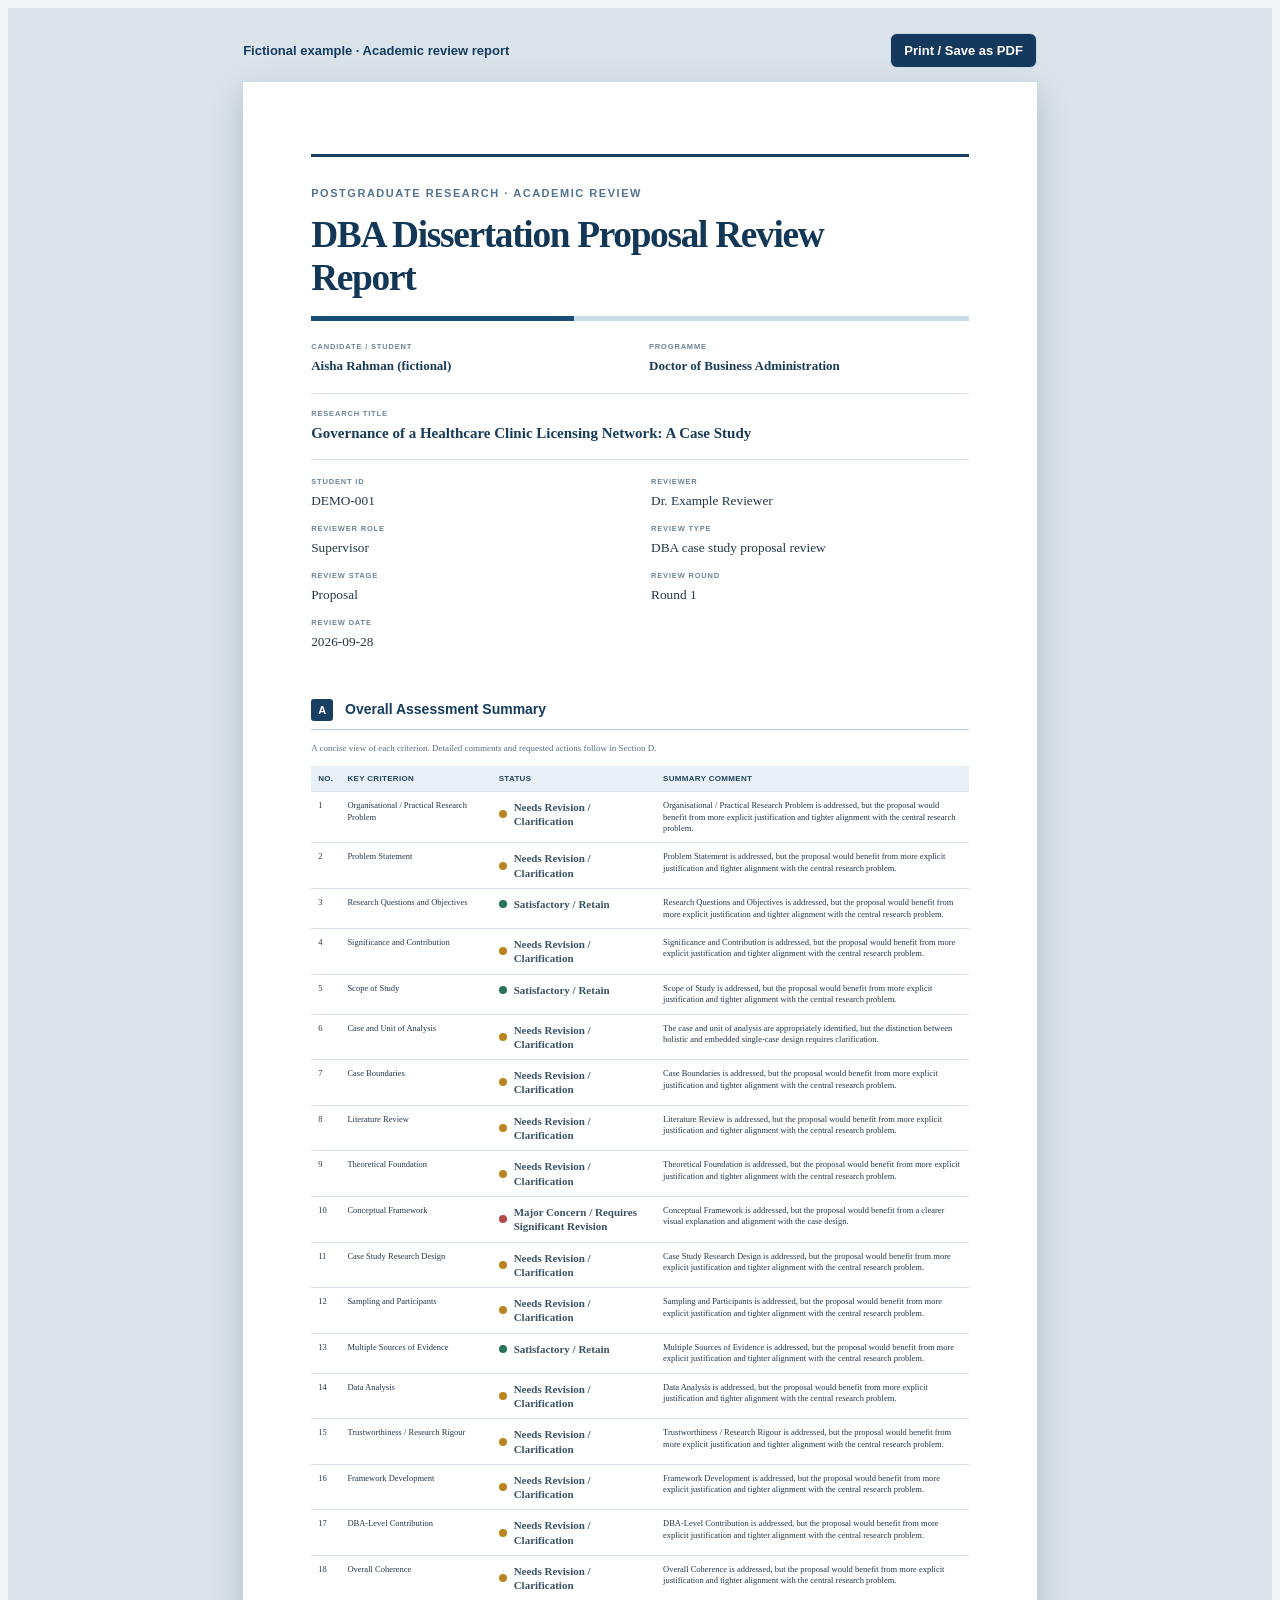
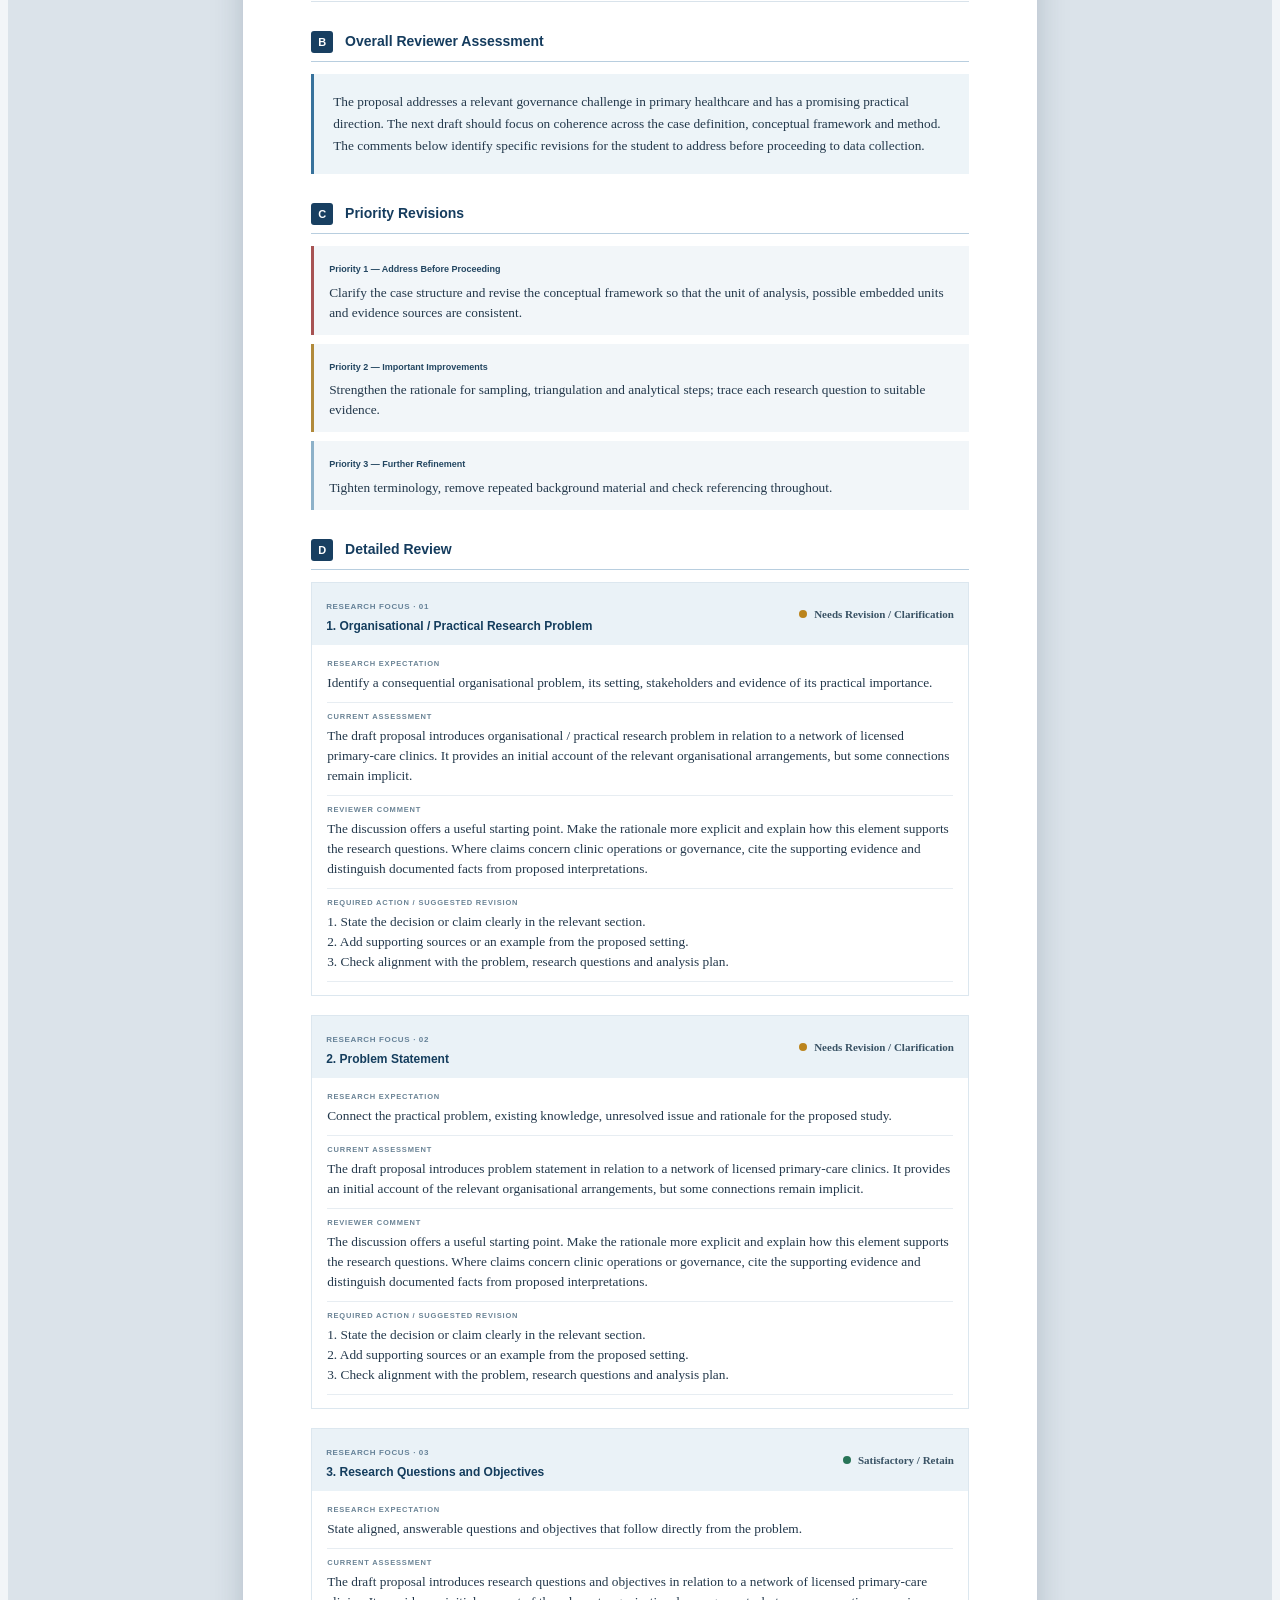
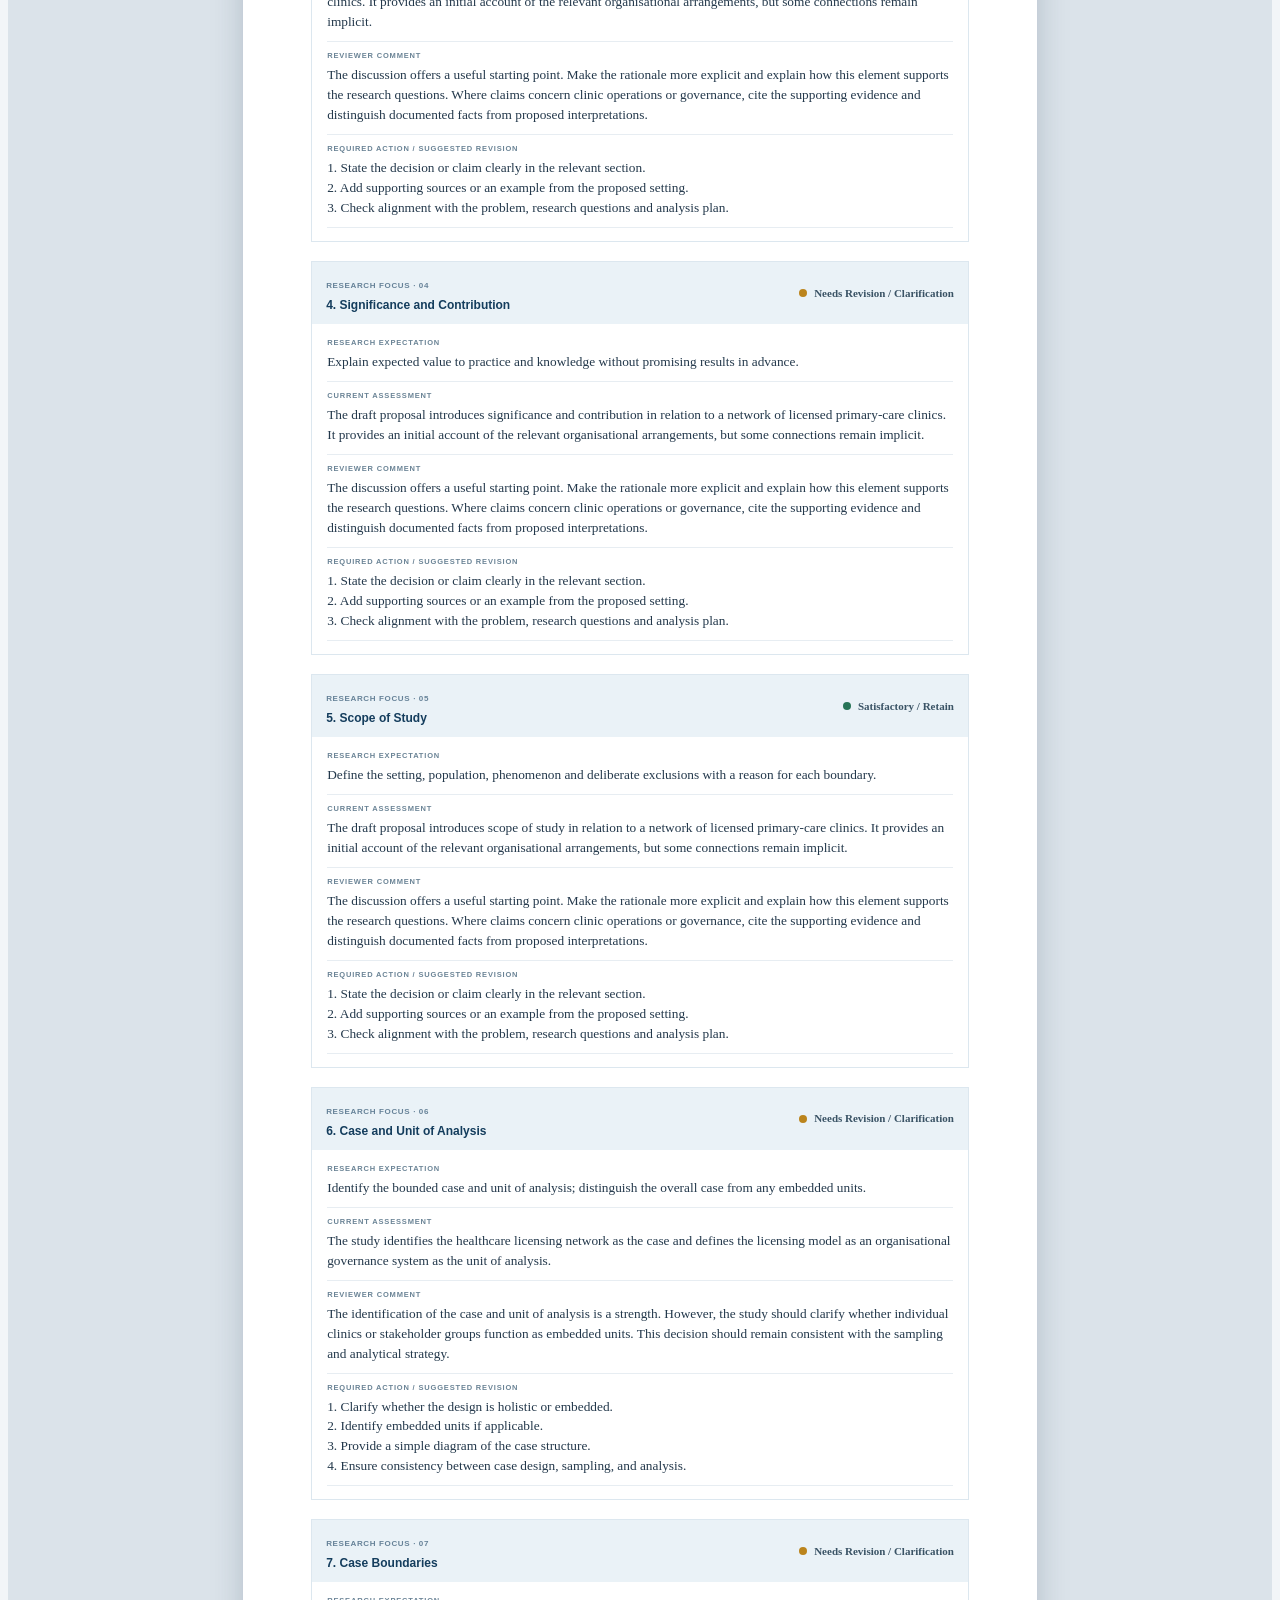
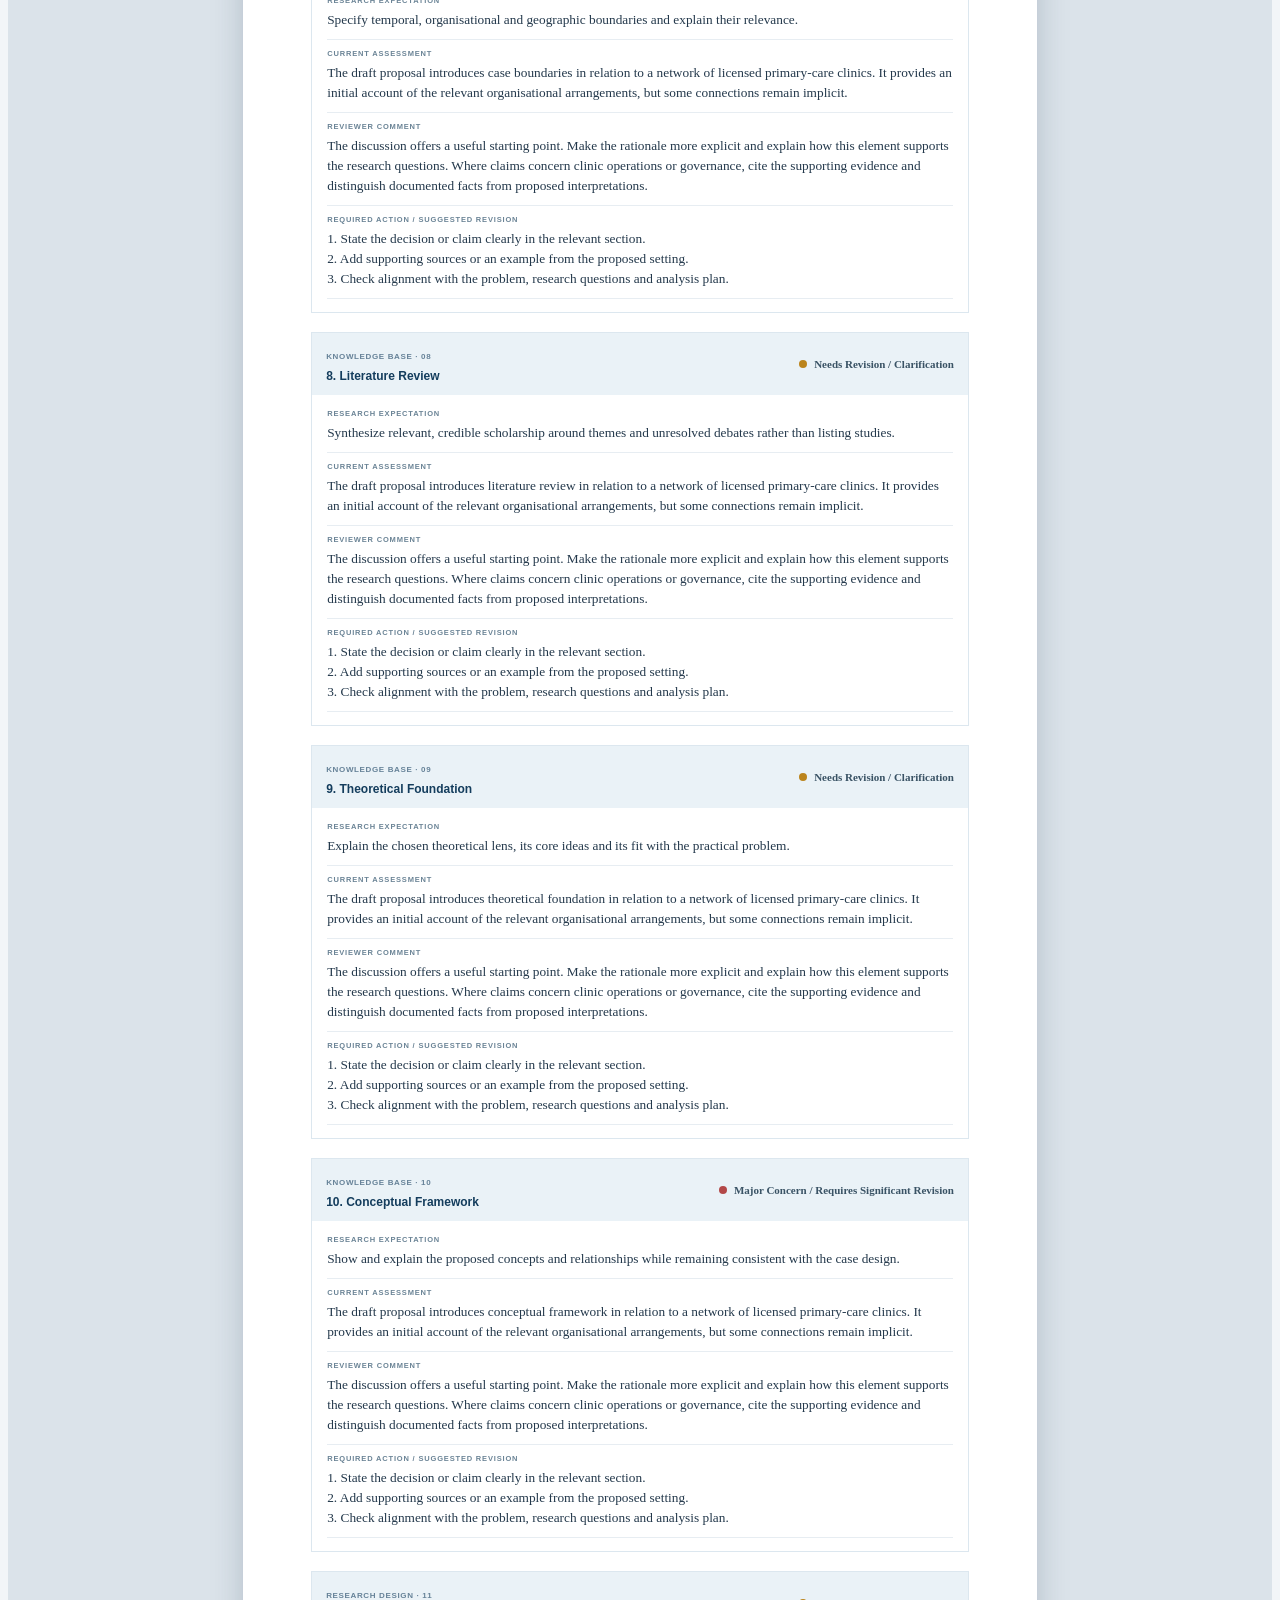
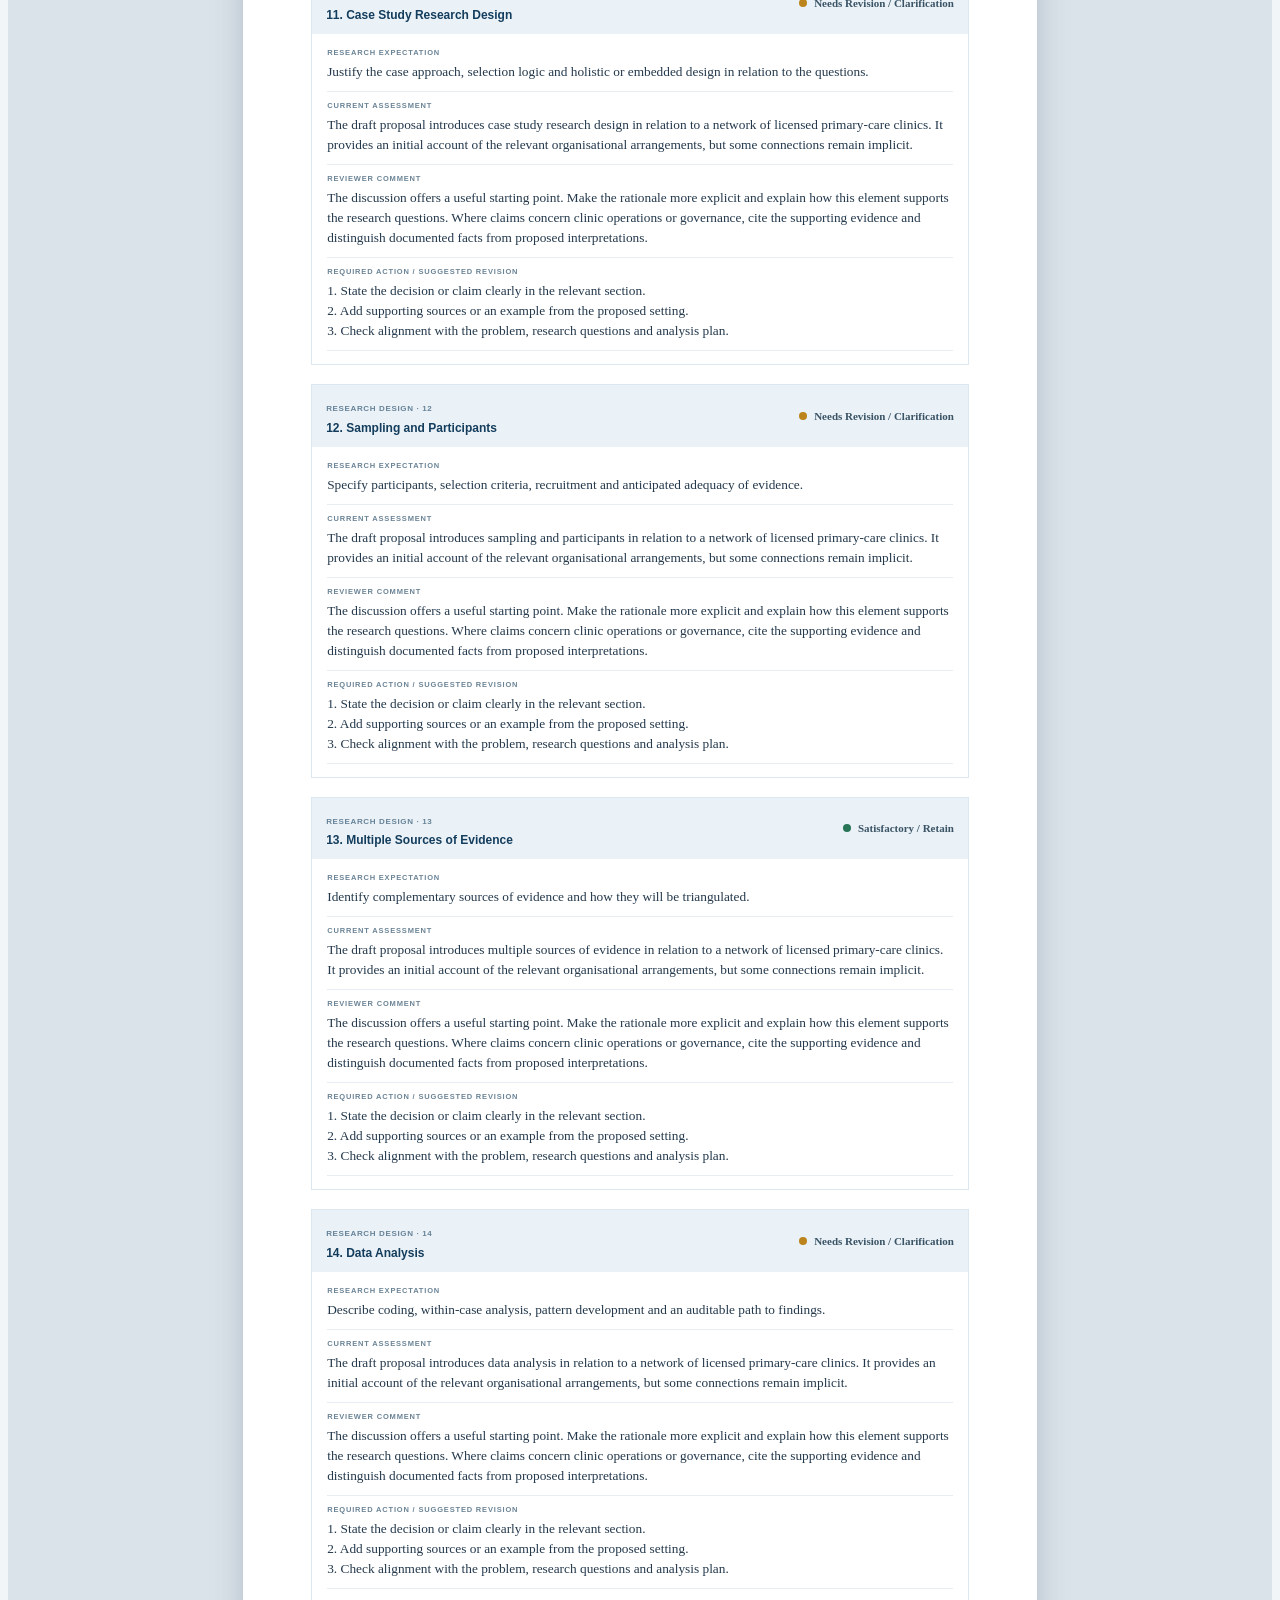
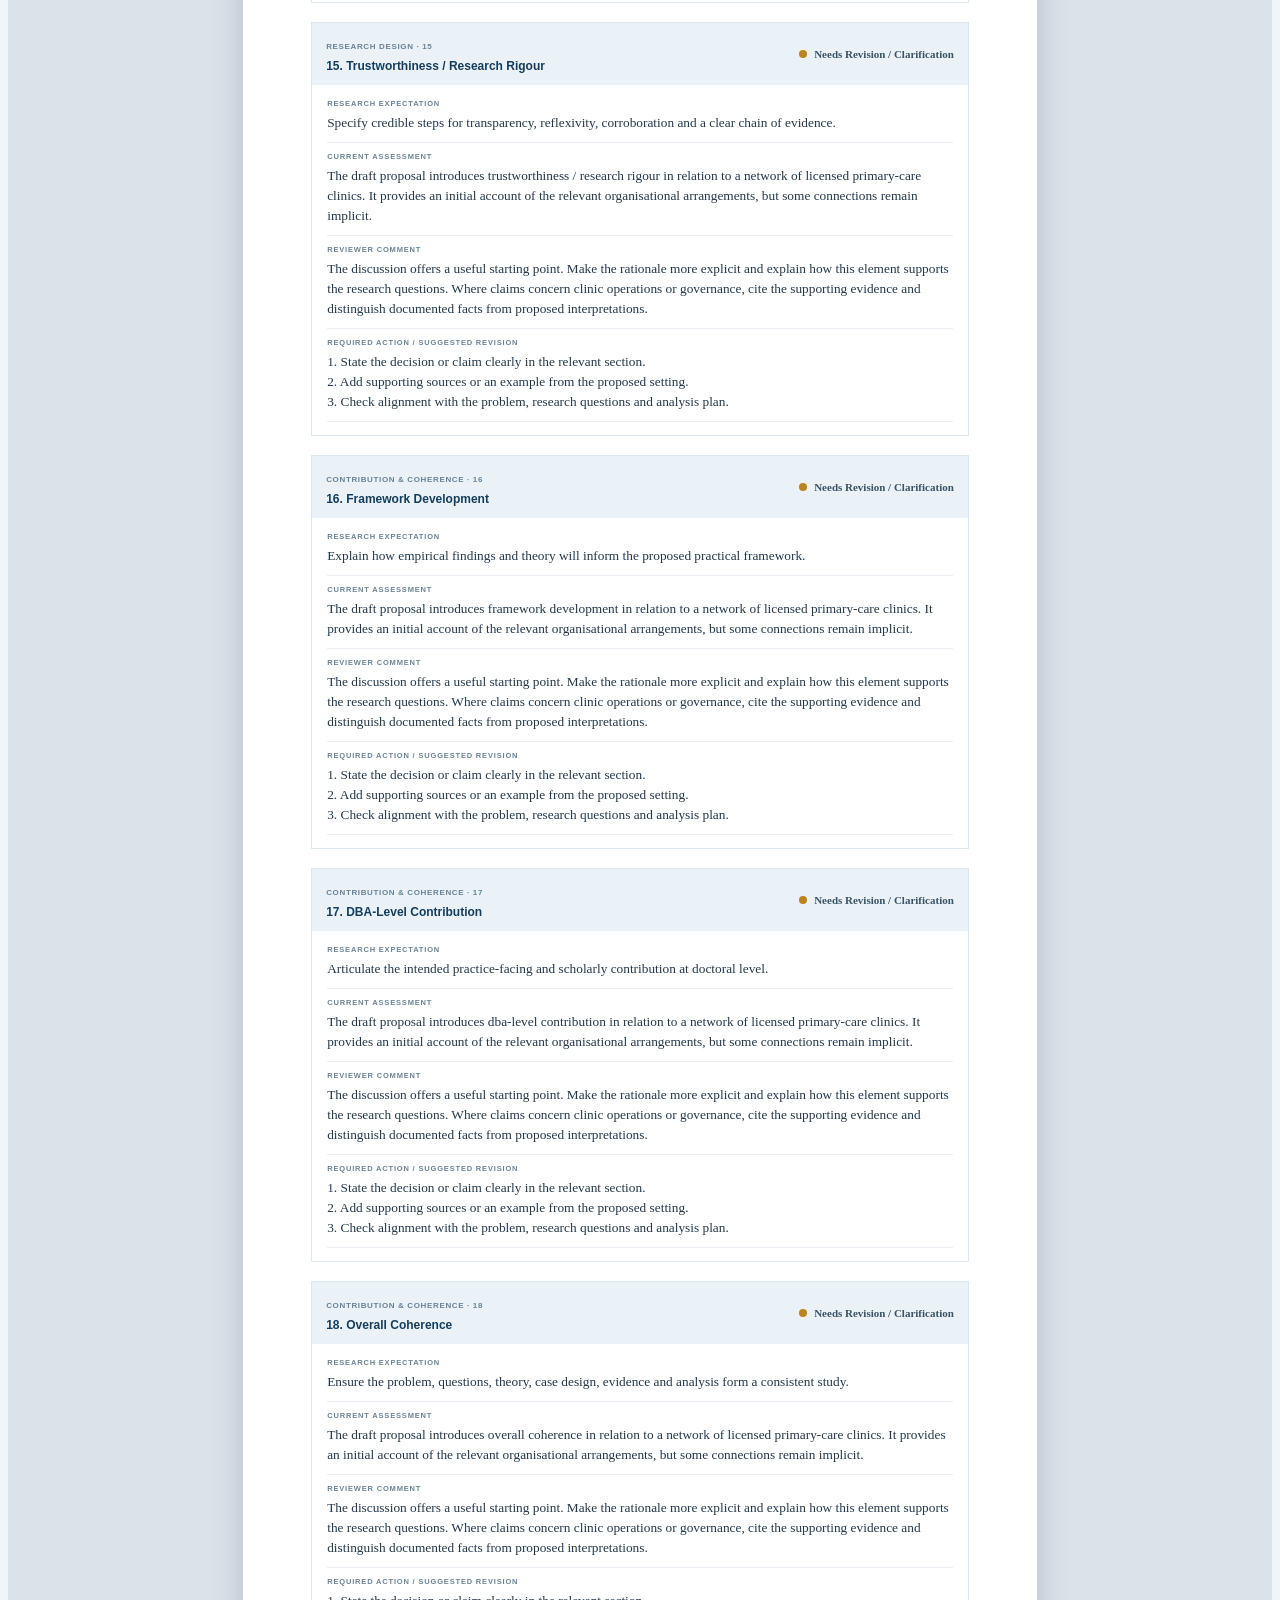
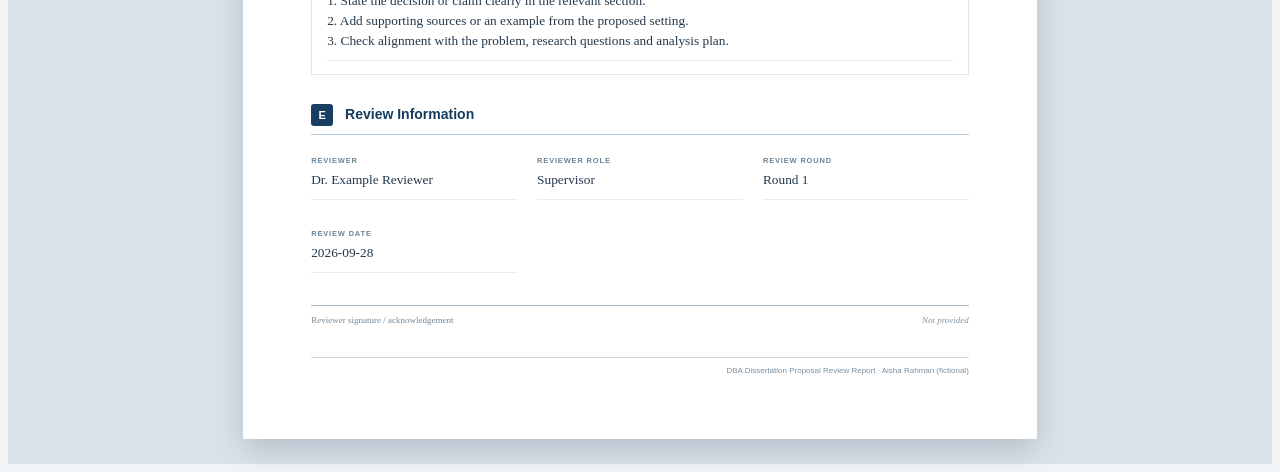
==== commit 0459342c: "Add files via upload" ====
--- a/demo-report.html
+++ b/demo-report.html
@@ -1,28 +1,10 @@
-<!doctype html>
-<html lang="en">
-<head>
-  <meta charset="utf-8">
-  <meta name="viewport" content="width=device-width,initial-scale=1">
-  <title>Demonstration Supervision Report</title>
-  <link rel="stylesheet" href="style.css">
-  <style>
-    body.demo-document{background:#dbe3ea;padding:25px 10px}
-    .demo-toolbar{max-width:210mm;margin:0 auto 14px;display:flex;justify-content:space-between;align-items:center;font:600 13px Arial;color:#153c5e}
-    .demo-toolbar button{background:#15395d;color:white}
-    @media print{body.demo-document{padding:0!important}.demo-toolbar{display:none!important}body.demo-document>.report-paper{display:block!important}}
-  </style>
-</head>
-<body class="demo-document">
-  <div class="demo-toolbar"><span>Fictional example · DBA case study proposal</span><button onclick="window.print()">Print / Save as PDF</button></div>
-  <div id="demoReport"></div>
-  <script src="data.js"></script>
-  <script src="report.js"></script>
-  <script>
-    const template = starterTemplates()[0];
-    document.getElementById('demoReport').innerHTML = renderReport(demoReview(template));
-    const paper = document.querySelector('#demoReport .report-paper');
-    if (paper) document.body.appendChild(paper);
-    document.getElementById('demoReport').remove();
-  </script>
-</body>
-</html>
+<!doctype html><html lang="en"><head><meta charset="utf-8"><meta name="viewport" content="width=device-width,initial-scale=1"><title>Demonstration Academic Review Report</title><link rel="stylesheet" href="style-v1.3.css"><style>body.demo-document{background:#dbe3ea;padding:25px 10px}.demo-toolbar{max-width:210mm;margin:0 auto 14px;display:flex;justify-content:space-between;align-items:center;font:600 13px Arial;color:#153c5e}.demo-toolbar button{background:#15395d;color:white}@media print{body.demo-document{padding:0!important}.demo-toolbar{display:none!important}body.demo-document>.report-paper{display:block!important}}</style></head><body class="demo-document"><div class="demo-toolbar"><span>Fictional example · Academic review report</span><button onclick="window.print()">Print / Save as PDF</button></div><div class="report-paper">
+ <div class="report-topline"></div>
+ <div class="report-cover"><div class="eyebrow">POSTGRADUATE RESEARCH · ACADEMIC REVIEW</div><h1>DBA Dissertation Proposal Review Report</h1><div class="cover-rule"></div><div class="cover-meta"><div><small>CANDIDATE / STUDENT</small><strong>Aisha Rahman (fictional)</strong></div><div><small>PROGRAMME</small><strong>Doctor of Business Administration</strong></div></div><div class="research-title"><small>RESEARCH TITLE</small><strong>Governance of a Healthcare Clinic Licensing Network: A Case Study</strong></div><div class="cover-grid"><div><small>Student ID</small><span>DEMO-001</span></div><div><small>Reviewer</small><span>Dr. Example Reviewer</span></div><div><small>Reviewer role</small><span>Supervisor</span></div><div><small>Review type</small><span>DBA case study proposal review</span></div><div><small>Review stage</small><span>Proposal</span></div><div><small>Review round</small><span>Round 1</span></div><div><small>Review date</small><span>2026-09-28</span></div></div></div>
+ <section class="report-section"><h2><span>A</span> Overall Assessment Summary</h2><p class="section-intro">A concise view of each criterion. Detailed comments and requested actions follow in Section D.</p><table class="summary-table"><thead><tr><th>No.</th><th>Key criterion</th><th>Status</th><th>Summary comment</th></tr></thead><tbody><tr><td>1</td><td>Organisational / Practical Research Problem</td><td><span class="badge yellow"><i></i>Needs Revision / Clarification</span></td><td>Organisational / Practical Research Problem is addressed, but the proposal would benefit from more explicit justification and tighter alignment with the central research problem.</td></tr><tr><td>2</td><td>Problem Statement</td><td><span class="badge yellow"><i></i>Needs Revision / Clarification</span></td><td>Problem Statement is addressed, but the proposal would benefit from more explicit justification and tighter alignment with the central research problem.</td></tr><tr><td>3</td><td>Research Questions and Objectives</td><td><span class="badge green"><i></i>Satisfactory / Retain</span></td><td>Research Questions and Objectives is addressed, but the proposal would benefit from more explicit justification and tighter alignment with the central research problem.</td></tr><tr><td>4</td><td>Significance and Contribution</td><td><span class="badge yellow"><i></i>Needs Revision / Clarification</span></td><td>Significance and Contribution is addressed, but the proposal would benefit from more explicit justification and tighter alignment with the central research problem.</td></tr><tr><td>5</td><td>Scope of Study</td><td><span class="badge green"><i></i>Satisfactory / Retain</span></td><td>Scope of Study is addressed, but the proposal would benefit from more explicit justification and tighter alignment with the central research problem.</td></tr><tr><td>6</td><td>Case and Unit of Analysis</td><td><span class="badge yellow"><i></i>Needs Revision / Clarification</span></td><td>The case and unit of analysis are appropriately identified, but the distinction between holistic and embedded single-case design requires clarification.</td></tr><tr><td>7</td><td>Case Boundaries</td><td><span class="badge yellow"><i></i>Needs Revision / Clarification</span></td><td>Case Boundaries is addressed, but the proposal would benefit from more explicit justification and tighter alignment with the central research problem.</td></tr><tr><td>8</td><td>Literature Review</td><td><span class="badge yellow"><i></i>Needs Revision / Clarification</span></td><td>Literature Review is addressed, but the proposal would benefit from more explicit justification and tighter alignment with the central research problem.</td></tr><tr><td>9</td><td>Theoretical Foundation</td><td><span class="badge yellow"><i></i>Needs Revision / Clarification</span></td><td>Theoretical Foundation is addressed, but the proposal would benefit from more explicit justification and tighter alignment with the central research problem.</td></tr><tr><td>10</td><td>Conceptual Framework</td><td><span class="badge red"><i></i>Major Concern / Requires Significant Revision</span></td><td>Conceptual Framework is addressed, but the proposal would benefit from a clearer visual explanation and alignment with the case design.</td></tr><tr><td>11</td><td>Case Study Research Design</td><td><span class="badge yellow"><i></i>Needs Revision / Clarification</span></td><td>Case Study Research Design is addressed, but the proposal would benefit from more explicit justification and tighter alignment with the central research problem.</td></tr><tr><td>12</td><td>Sampling and Participants</td><td><span class="badge yellow"><i></i>Needs Revision / Clarification</span></td><td>Sampling and Participants is addressed, but the proposal would benefit from more explicit justification and tighter alignment with the central research problem.</td></tr><tr><td>13</td><td>Multiple Sources of Evidence</td><td><span class="badge green"><i></i>Satisfactory / Retain</span></td><td>Multiple Sources of Evidence is addressed, but the proposal would benefit from more explicit justification and tighter alignment with the central research problem.</td></tr><tr><td>14</td><td>Data Analysis</td><td><span class="badge yellow"><i></i>Needs Revision / Clarification</span></td><td>Data Analysis is addressed, but the proposal would benefit from more explicit justification and tighter alignment with the central research problem.</td></tr><tr><td>15</td><td>Trustworthiness / Research Rigour</td><td><span class="badge yellow"><i></i>Needs Revision / Clarification</span></td><td>Trustworthiness / Research Rigour is addressed, but the proposal would benefit from more explicit justification and tighter alignment with the central research problem.</td></tr><tr><td>16</td><td>Framework Development</td><td><span class="badge yellow"><i></i>Needs Revision / Clarification</span></td><td>Framework Development is addressed, but the proposal would benefit from more explicit justification and tighter alignment with the central research problem.</td></tr><tr><td>17</td><td>DBA-Level Contribution</td><td><span class="badge yellow"><i></i>Needs Revision / Clarification</span></td><td>DBA-Level Contribution is addressed, but the proposal would benefit from more explicit justification and tighter alignment with the central research problem.</td></tr><tr><td>18</td><td>Overall Coherence</td><td><span class="badge yellow"><i></i>Needs Revision / Clarification</span></td><td>Overall Coherence is addressed, but the proposal would benefit from more explicit justification and tighter alignment with the central research problem.</td></tr></tbody></table></section>
+ <section class="report-section"><h2><span>B</span> Overall Reviewer Assessment</h2><div class="assessment-panel">The proposal addresses a relevant governance challenge in primary healthcare and has a promising practical direction. The next draft should focus on coherence across the case definition, conceptual framework and method. The comments below identify specific revisions for the student to address before proceeding to data collection.</div></section>
+ <section class="report-section"><h2><span>C</span> Priority Revisions</h2><div class="priority priority-1"><strong>Priority 1 — Address Before Proceeding</strong><p>Clarify the case structure and revise the conceptual framework so that the unit of analysis, possible embedded units and evidence sources are consistent.</p></div><div class="priority priority-2"><strong>Priority 2 — Important Improvements</strong><p>Strengthen the rationale for sampling, triangulation and analytical steps; trace each research question to suitable evidence.</p></div><div class="priority priority-3"><strong>Priority 3 — Further Refinement</strong><p>Tighten terminology, remove repeated background material and check referencing throughout.</p></div></section>
+ <section class="report-section"><h2><span>D</span> Detailed Review</h2><article class="review-item"><div class="criterion-head"><div><small>Research focus · 01</small><h3>1. Organisational / Practical Research Problem</h3></div><span class="badge yellow"><i></i>Needs Revision / Clarification</span></div><div class="criterion-body"><div class="report-field"><div class="field-label">Research expectation</div><div class="field-value">Identify a consequential organisational problem, its setting, stakeholders and evidence of its practical importance.</div></div><div class="report-field"><div class="field-label">Current assessment</div><div class="field-value">The draft proposal introduces organisational / practical research problem in relation to a network of licensed primary-care clinics. It provides an initial account of the relevant organisational arrangements, but some connections remain implicit.</div></div><div class="report-field"><div class="field-label">Reviewer comment</div><div class="field-value">The discussion offers a useful starting point. Make the rationale more explicit and explain how this element supports the research questions. Where claims concern clinic operations or governance, cite the supporting evidence and distinguish documented facts from proposed interpretations.</div></div><div class="report-field"><div class="field-label">Required action / suggested revision</div><div class="field-value">1. State the decision or claim clearly in the relevant section.<br>2. Add supporting sources or an example from the proposed setting.<br>3. Check alignment with the problem, research questions and analysis plan.</div></div></div></article><article class="review-item"><div class="criterion-head"><div><small>Research focus · 02</small><h3>2. Problem Statement</h3></div><span class="badge yellow"><i></i>Needs Revision / Clarification</span></div><div class="criterion-body"><div class="report-field"><div class="field-label">Research expectation</div><div class="field-value">Connect the practical problem, existing knowledge, unresolved issue and rationale for the proposed study.</div></div><div class="report-field"><div class="field-label">Current assessment</div><div class="field-value">The draft proposal introduces problem statement in relation to a network of licensed primary-care clinics. It provides an initial account of the relevant organisational arrangements, but some connections remain implicit.</div></div><div class="report-field"><div class="field-label">Reviewer comment</div><div class="field-value">The discussion offers a useful starting point. Make the rationale more explicit and explain how this element supports the research questions. Where claims concern clinic operations or governance, cite the supporting evidence and distinguish documented facts from proposed interpretations.</div></div><div class="report-field"><div class="field-label">Required action / suggested revision</div><div class="field-value">1. State the decision or claim clearly in the relevant section.<br>2. Add supporting sources or an example from the proposed setting.<br>3. Check alignment with the problem, research questions and analysis plan.</div></div></div></article><article class="review-item"><div class="criterion-head"><div><small>Research focus · 03</small><h3>3. Research Questions and Objectives</h3></div><span class="badge green"><i></i>Satisfactory / Retain</span></div><div class="criterion-body"><div class="report-field"><div class="field-label">Research expectation</div><div class="field-value">State aligned, answerable questions and objectives that follow directly from the problem.</div></div><div class="report-field"><div class="field-label">Current assessment</div><div class="field-value">The draft proposal introduces research questions and objectives in relation to a network of licensed primary-care clinics. It provides an initial account of the relevant organisational arrangements, but some connections remain implicit.</div></div><div class="report-field"><div class="field-label">Reviewer comment</div><div class="field-value">The discussion offers a useful starting point. Make the rationale more explicit and explain how this element supports the research questions. Where claims concern clinic operations or governance, cite the supporting evidence and distinguish documented facts from proposed interpretations.</div></div><div class="report-field"><div class="field-label">Required action / suggested revision</div><div class="field-value">1. State the decision or claim clearly in the relevant section.<br>2. Add supporting sources or an example from the proposed setting.<br>3. Check alignment with the problem, research questions and analysis plan.</div></div></div></article><article class="review-item"><div class="criterion-head"><div><small>Research focus · 04</small><h3>4. Significance and Contribution</h3></div><span class="badge yellow"><i></i>Needs Revision / Clarification</span></div><div class="criterion-body"><div class="report-field"><div class="field-label">Research expectation</div><div class="field-value">Explain expected value to practice and knowledge without promising results in advance.</div></div><div class="report-field"><div class="field-label">Current assessment</div><div class="field-value">The draft proposal introduces significance and contribution in relation to a network of licensed primary-care clinics. It provides an initial account of the relevant organisational arrangements, but some connections remain implicit.</div></div><div class="report-field"><div class="field-label">Reviewer comment</div><div class="field-value">The discussion offers a useful starting point. Make the rationale more explicit and explain how this element supports the research questions. Where claims concern clinic operations or governance, cite the supporting evidence and distinguish documented facts from proposed interpretations.</div></div><div class="report-field"><div class="field-label">Required action / suggested revision</div><div class="field-value">1. State the decision or claim clearly in the relevant section.<br>2. Add supporting sources or an example from the proposed setting.<br>3. Check alignment with the problem, research questions and analysis plan.</div></div></div></article><article class="review-item"><div class="criterion-head"><div><small>Research focus · 05</small><h3>5. Scope of Study</h3></div><span class="badge green"><i></i>Satisfactory / Retain</span></div><div class="criterion-body"><div class="report-field"><div class="field-label">Research expectation</div><div class="field-value">Define the setting, population, phenomenon and deliberate exclusions with a reason for each boundary.</div></div><div class="report-field"><div class="field-label">Current assessment</div><div class="field-value">The draft proposal introduces scope of study in relation to a network of licensed primary-care clinics. It provides an initial account of the relevant organisational arrangements, but some connections remain implicit.</div></div><div class="report-field"><div class="field-label">Reviewer comment</div><div class="field-value">The discussion offers a useful starting point. Make the rationale more explicit and explain how this element supports the research questions. Where claims concern clinic operations or governance, cite the supporting evidence and distinguish documented facts from proposed interpretations.</div></div><div class="report-field"><div class="field-label">Required action / suggested revision</div><div class="field-value">1. State the decision or claim clearly in the relevant section.<br>2. Add supporting sources or an example from the proposed setting.<br>3. Check alignment with the problem, research questions and analysis plan.</div></div></div></article><article class="review-item"><div class="criterion-head"><div><small>Research focus · 06</small><h3>6. Case and Unit of Analysis</h3></div><span class="badge yellow"><i></i>Needs Revision / Clarification</span></div><div class="criterion-body"><div class="report-field"><div class="field-label">Research expectation</div><div class="field-value">Identify the bounded case and unit of analysis; distinguish the overall case from any embedded units.</div></div><div class="report-field"><div class="field-label">Current assessment</div><div class="field-value">The study identifies the healthcare licensing network as the case and defines the licensing model as an organisational governance system as the unit of analysis.</div></div><div class="report-field"><div class="field-label">Reviewer comment</div><div class="field-value">The identification of the case and unit of analysis is a strength. However, the study should clarify whether individual clinics or stakeholder groups function as embedded units. This decision should remain consistent with the sampling and analytical strategy.</div></div><div class="report-field"><div class="field-label">Required action / suggested revision</div><div class="field-value">1. Clarify whether the design is holistic or embedded.<br>2. Identify embedded units if applicable.<br>3. Provide a simple diagram of the case structure.<br>4. Ensure consistency between case design, sampling, and analysis.</div></div></div></article><article class="review-item"><div class="criterion-head"><div><small>Research focus · 07</small><h3>7. Case Boundaries</h3></div><span class="badge yellow"><i></i>Needs Revision / Clarification</span></div><div class="criterion-body"><div class="report-field"><div class="field-label">Research expectation</div><div class="field-value">Specify temporal, organisational and geographic boundaries and explain their relevance.</div></div><div class="report-field"><div class="field-label">Current assessment</div><div class="field-value">The draft proposal introduces case boundaries in relation to a network of licensed primary-care clinics. It provides an initial account of the relevant organisational arrangements, but some connections remain implicit.</div></div><div class="report-field"><div class="field-label">Reviewer comment</div><div class="field-value">The discussion offers a useful starting point. Make the rationale more explicit and explain how this element supports the research questions. Where claims concern clinic operations or governance, cite the supporting evidence and distinguish documented facts from proposed interpretations.</div></div><div class="report-field"><div class="field-label">Required action / suggested revision</div><div class="field-value">1. State the decision or claim clearly in the relevant section.<br>2. Add supporting sources or an example from the proposed setting.<br>3. Check alignment with the problem, research questions and analysis plan.</div></div></div></article><article class="review-item"><div class="criterion-head"><div><small>Knowledge base · 08</small><h3>8. Literature Review</h3></div><span class="badge yellow"><i></i>Needs Revision / Clarification</span></div><div class="criterion-body"><div class="report-field"><div class="field-label">Research expectation</div><div class="field-value">Synthesize relevant, credible scholarship around themes and unresolved debates rather than listing studies.</div></div><div class="report-field"><div class="field-label">Current assessment</div><div class="field-value">The draft proposal introduces literature review in relation to a network of licensed primary-care clinics. It provides an initial account of the relevant organisational arrangements, but some connections remain implicit.</div></div><div class="report-field"><div class="field-label">Reviewer comment</div><div class="field-value">The discussion offers a useful starting point. Make the rationale more explicit and explain how this element supports the research questions. Where claims concern clinic operations or governance, cite the supporting evidence and distinguish documented facts from proposed interpretations.</div></div><div class="report-field"><div class="field-label">Required action / suggested revision</div><div class="field-value">1. State the decision or claim clearly in the relevant section.<br>2. Add supporting sources or an example from the proposed setting.<br>3. Check alignment with the problem, research questions and analysis plan.</div></div></div></article><article class="review-item"><div class="criterion-head"><div><small>Knowledge base · 09</small><h3>9. Theoretical Foundation</h3></div><span class="badge yellow"><i></i>Needs Revision / Clarification</span></div><div class="criterion-body"><div class="report-field"><div class="field-label">Research expectation</div><div class="field-value">Explain the chosen theoretical lens, its core ideas and its fit with the practical problem.</div></div><div class="report-field"><div class="field-label">Current assessment</div><div class="field-value">The draft proposal introduces theoretical foundation in relation to a network of licensed primary-care clinics. It provides an initial account of the relevant organisational arrangements, but some connections remain implicit.</div></div><div class="report-field"><div class="field-label">Reviewer comment</div><div class="field-value">The discussion offers a useful starting point. Make the rationale more explicit and explain how this element supports the research questions. Where claims concern clinic operations or governance, cite the supporting evidence and distinguish documented facts from proposed interpretations.</div></div><div class="report-field"><div class="field-label">Required action / suggested revision</div><div class="field-value">1. State the decision or claim clearly in the relevant section.<br>2. Add supporting sources or an example from the proposed setting.<br>3. Check alignment with the problem, research questions and analysis plan.</div></div></div></article><article class="review-item"><div class="criterion-head"><div><small>Knowledge base · 10</small><h3>10. Conceptual Framework</h3></div><span class="badge red"><i></i>Major Concern / Requires Significant Revision</span></div><div class="criterion-body"><div class="report-field"><div class="field-label">Research expectation</div><div class="field-value">Show and explain the proposed concepts and relationships while remaining consistent with the case design.</div></div><div class="report-field"><div class="field-label">Current assessment</div><div class="field-value">The draft proposal introduces conceptual framework in relation to a network of licensed primary-care clinics. It provides an initial account of the relevant organisational arrangements, but some connections remain implicit.</div></div><div class="report-field"><div class="field-label">Reviewer comment</div><div class="field-value">The discussion offers a useful starting point. Make the rationale more explicit and explain how this element supports the research questions. Where claims concern clinic operations or governance, cite the supporting evidence and distinguish documented facts from proposed interpretations.</div></div><div class="report-field"><div class="field-label">Required action / suggested revision</div><div class="field-value">1. State the decision or claim clearly in the relevant section.<br>2. Add supporting sources or an example from the proposed setting.<br>3. Check alignment with the problem, research questions and analysis plan.</div></div></div></article><article class="review-item"><div class="criterion-head"><div><small>Research design · 11</small><h3>11. Case Study Research Design</h3></div><span class="badge yellow"><i></i>Needs Revision / Clarification</span></div><div class="criterion-body"><div class="report-field"><div class="field-label">Research expectation</div><div class="field-value">Justify the case approach, selection logic and holistic or embedded design in relation to the questions.</div></div><div class="report-field"><div class="field-label">Current assessment</div><div class="field-value">The draft proposal introduces case study research design in relation to a network of licensed primary-care clinics. It provides an initial account of the relevant organisational arrangements, but some connections remain implicit.</div></div><div class="report-field"><div class="field-label">Reviewer comment</div><div class="field-value">The discussion offers a useful starting point. Make the rationale more explicit and explain how this element supports the research questions. Where claims concern clinic operations or governance, cite the supporting evidence and distinguish documented facts from proposed interpretations.</div></div><div class="report-field"><div class="field-label">Required action / suggested revision</div><div class="field-value">1. State the decision or claim clearly in the relevant section.<br>2. Add supporting sources or an example from the proposed setting.<br>3. Check alignment with the problem, research questions and analysis plan.</div></div></div></article><article class="review-item"><div class="criterion-head"><div><small>Research design · 12</small><h3>12. Sampling and Participants</h3></div><span class="badge yellow"><i></i>Needs Revision / Clarification</span></div><div class="criterion-body"><div class="report-field"><div class="field-label">Research expectation</div><div class="field-value">Specify participants, selection criteria, recruitment and anticipated adequacy of evidence.</div></div><div class="report-field"><div class="field-label">Current assessment</div><div class="field-value">The draft proposal introduces sampling and participants in relation to a network of licensed primary-care clinics. It provides an initial account of the relevant organisational arrangements, but some connections remain implicit.</div></div><div class="report-field"><div class="field-label">Reviewer comment</div><div class="field-value">The discussion offers a useful starting point. Make the rationale more explicit and explain how this element supports the research questions. Where claims concern clinic operations or governance, cite the supporting evidence and distinguish documented facts from proposed interpretations.</div></div><div class="report-field"><div class="field-label">Required action / suggested revision</div><div class="field-value">1. State the decision or claim clearly in the relevant section.<br>2. Add supporting sources or an example from the proposed setting.<br>3. Check alignment with the problem, research questions and analysis plan.</div></div></div></article><article class="review-item"><div class="criterion-head"><div><small>Research design · 13</small><h3>13. Multiple Sources of Evidence</h3></div><span class="badge green"><i></i>Satisfactory / Retain</span></div><div class="criterion-body"><div class="report-field"><div class="field-label">Research expectation</div><div class="field-value">Identify complementary sources of evidence and how they will be triangulated.</div></div><div class="report-field"><div class="field-label">Current assessment</div><div class="field-value">The draft proposal introduces multiple sources of evidence in relation to a network of licensed primary-care clinics. It provides an initial account of the relevant organisational arrangements, but some connections remain implicit.</div></div><div class="report-field"><div class="field-label">Reviewer comment</div><div class="field-value">The discussion offers a useful starting point. Make the rationale more explicit and explain how this element supports the research questions. Where claims concern clinic operations or governance, cite the supporting evidence and distinguish documented facts from proposed interpretations.</div></div><div class="report-field"><div class="field-label">Required action / suggested revision</div><div class="field-value">1. State the decision or claim clearly in the relevant section.<br>2. Add supporting sources or an example from the proposed setting.<br>3. Check alignment with the problem, research questions and analysis plan.</div></div></div></article><article class="review-item"><div class="criterion-head"><div><small>Research design · 14</small><h3>14. Data Analysis</h3></div><span class="badge yellow"><i></i>Needs Revision / Clarification</span></div><div class="criterion-body"><div class="report-field"><div class="field-label">Research expectation</div><div class="field-value">Describe coding, within-case analysis, pattern development and an auditable path to findings.</div></div><div class="report-field"><div class="field-label">Current assessment</div><div class="field-value">The draft proposal introduces data analysis in relation to a network of licensed primary-care clinics. It provides an initial account of the relevant organisational arrangements, but some connections remain implicit.</div></div><div class="report-field"><div class="field-label">Reviewer comment</div><div class="field-value">The discussion offers a useful starting point. Make the rationale more explicit and explain how this element supports the research questions. Where claims concern clinic operations or governance, cite the supporting evidence and distinguish documented facts from proposed interpretations.</div></div><div class="report-field"><div class="field-label">Required action / suggested revision</div><div class="field-value">1. State the decision or claim clearly in the relevant section.<br>2. Add supporting sources or an example from the proposed setting.<br>3. Check alignment with the problem, research questions and analysis plan.</div></div></div></article><article class="review-item"><div class="criterion-head"><div><small>Research design · 15</small><h3>15. Trustworthiness / Research Rigour</h3></div><span class="badge yellow"><i></i>Needs Revision / Clarification</span></div><div class="criterion-body"><div class="report-field"><div class="field-label">Research expectation</div><div class="field-value">Specify credible steps for transparency, reflexivity, corroboration and a clear chain of evidence.</div></div><div class="report-field"><div class="field-label">Current assessment</div><div class="field-value">The draft proposal introduces trustworthiness / research rigour in relation to a network of licensed primary-care clinics. It provides an initial account of the relevant organisational arrangements, but some connections remain implicit.</div></div><div class="report-field"><div class="field-label">Reviewer comment</div><div class="field-value">The discussion offers a useful starting point. Make the rationale more explicit and explain how this element supports the research questions. Where claims concern clinic operations or governance, cite the supporting evidence and distinguish documented facts from proposed interpretations.</div></div><div class="report-field"><div class="field-label">Required action / suggested revision</div><div class="field-value">1. State the decision or claim clearly in the relevant section.<br>2. Add supporting sources or an example from the proposed setting.<br>3. Check alignment with the problem, research questions and analysis plan.</div></div></div></article><article class="review-item"><div class="criterion-head"><div><small>Contribution &amp; coherence · 16</small><h3>16. Framework Development</h3></div><span class="badge yellow"><i></i>Needs Revision / Clarification</span></div><div class="criterion-body"><div class="report-field"><div class="field-label">Research expectation</div><div class="field-value">Explain how empirical findings and theory will inform the proposed practical framework.</div></div><div class="report-field"><div class="field-label">Current assessment</div><div class="field-value">The draft proposal introduces framework development in relation to a network of licensed primary-care clinics. It provides an initial account of the relevant organisational arrangements, but some connections remain implicit.</div></div><div class="report-field"><div class="field-label">Reviewer comment</div><div class="field-value">The discussion offers a useful starting point. Make the rationale more explicit and explain how this element supports the research questions. Where claims concern clinic operations or governance, cite the supporting evidence and distinguish documented facts from proposed interpretations.</div></div><div class="report-field"><div class="field-label">Required action / suggested revision</div><div class="field-value">1. State the decision or claim clearly in the relevant section.<br>2. Add supporting sources or an example from the proposed setting.<br>3. Check alignment with the problem, research questions and analysis plan.</div></div></div></article><article class="review-item"><div class="criterion-head"><div><small>Contribution &amp; coherence · 17</small><h3>17. DBA-Level Contribution</h3></div><span class="badge yellow"><i></i>Needs Revision / Clarification</span></div><div class="criterion-body"><div class="report-field"><div class="field-label">Research expectation</div><div class="field-value">Articulate the intended practice-facing and scholarly contribution at doctoral level.</div></div><div class="report-field"><div class="field-label">Current assessment</div><div class="field-value">The draft proposal introduces dba-level contribution in relation to a network of licensed primary-care clinics. It provides an initial account of the relevant organisational arrangements, but some connections remain implicit.</div></div><div class="report-field"><div class="field-label">Reviewer comment</div><div class="field-value">The discussion offers a useful starting point. Make the rationale more explicit and explain how this element supports the research questions. Where claims concern clinic operations or governance, cite the supporting evidence and distinguish documented facts from proposed interpretations.</div></div><div class="report-field"><div class="field-label">Required action / suggested revision</div><div class="field-value">1. State the decision or claim clearly in the relevant section.<br>2. Add supporting sources or an example from the proposed setting.<br>3. Check alignment with the problem, research questions and analysis plan.</div></div></div></article><article class="review-item"><div class="criterion-head"><div><small>Contribution &amp; coherence · 18</small><h3>18. Overall Coherence</h3></div><span class="badge yellow"><i></i>Needs Revision / Clarification</span></div><div class="criterion-body"><div class="report-field"><div class="field-label">Research expectation</div><div class="field-value">Ensure the problem, questions, theory, case design, evidence and analysis form a consistent study.</div></div><div class="report-field"><div class="field-label">Current assessment</div><div class="field-value">The draft proposal introduces overall coherence in relation to a network of licensed primary-care clinics. It provides an initial account of the relevant organisational arrangements, but some connections remain implicit.</div></div><div class="report-field"><div class="field-label">Reviewer comment</div><div class="field-value">The discussion offers a useful starting point. Make the rationale more explicit and explain how this element supports the research questions. Where claims concern clinic operations or governance, cite the supporting evidence and distinguish documented facts from proposed interpretations.</div></div><div class="report-field"><div class="field-label">Required action / suggested revision</div><div class="field-value">1. State the decision or claim clearly in the relevant section.<br>2. Add supporting sources or an example from the proposed setting.<br>3. Check alignment with the problem, research questions and analysis plan.</div></div></div></article></section>
+ 
+ <section class="report-section last-section"><h2><span>E</span> Review Information</h2><div class="review-footer-grid"><div class="report-field"><div class="field-label">Reviewer</div><div class="field-value">Dr. Example Reviewer</div></div><div class="report-field"><div class="field-label">Reviewer role</div><div class="field-value">Supervisor</div></div><div class="report-field"><div class="field-label">Review round</div><div class="field-value">Round 1</div></div><div class="report-field"><div class="field-label">Review date</div><div class="field-value">2026-09-28</div></div></div><div class="signature"><span>Reviewer signature / acknowledgement</span><span><span class="empty">Not provided</span></span></div></section>
+ <div class="report-end">DBA Dissertation Proposal Review Report · Aisha Rahman (fictional)</div></div></body></html>
--- a/style-v1.3.css
+++ b/style-v1.3.css
@@ -0,0 +1 @@
+:root{font-family:Inter,Arial,Helvetica,sans-serif;color:#172c43;background:#f2f5f8;font-size:14px}*{box-sizing:border-box}button,input,select,textarea{font:inherit}button,.button{border:1px solid #cbd7e3;background:#fff;color:#183651;border-radius:7px;padding:9px 13px;cursor:pointer;font-weight:600;white-space:nowrap}button:hover,.button:hover{background:#ebf2f8}button:focus-visible,input:focus-visible,textarea:focus-visible,select:focus-visible{outline:2px solid #3974b3;outline-offset:2px}.primary{background:#15395d;color:white;border-color:#15395d}.primary:hover{background:#235482}.danger-text{color:#a33838}.topbar{position:sticky;top:0;z-index:5;min-height:72px;background:#102d4b;color:white;display:flex;align-items:center;justify-content:space-between;padding:13px 24px;gap:20px;box-shadow:0 2px 12px #102d4b20}.brand{display:flex;flex-direction:column;line-height:1.35;min-width:190px}.brand strong{font-size:18px;letter-spacing:.01em}.brand span{font-size:11px;color:#bdd0e3;letter-spacing:.1em;text-transform:uppercase}.top-actions{display:flex;flex-wrap:wrap;gap:7px}.top-actions button,.top-actions .button{background:#183d61;color:#f5f8fa;border-color:#496782}.top-actions .primary{background:#fff;color:#123352}.top-actions button:hover,.top-actions .button:hover{background:#2a5377}.top-actions .primary:hover{background:#e9f1fa}.app{display:flex;min-height:calc(100vh - 72px)}.sidebar{width:285px;flex:none;background:white;border-right:1px solid #dce5ec;position:sticky;top:72px;height:calc(100vh - 72px);display:flex;flex-direction:column}.side-heading{padding:22px 19px;border-bottom:1px solid #e4ebf0}.side-heading span{display:block;font-weight:750;line-height:1.35}.side-heading small{display:block;color:#667c90;margin-top:8px}.sidebar nav{overflow:auto;flex:1;padding:14px 10px}.nav-group{font-size:10px;font-weight:800;letter-spacing:.13em;color:#758a9b;text-transform:uppercase;padding:18px 11px 7px}.nav-item{border:0;width:100%;text-align:left;display:flex;align-items:start;gap:8px;padding:10px 11px;border-radius:7px;white-space:normal;font-weight:500;color:#25435e;line-height:1.35}.nav-item.active{background:#eaf2f9;color:#0c3a60;font-weight:700}.nav-item .dot{margin-top:4px}.side-bottom{display:flex;gap:6px;flex-wrap:wrap;padding:14px;border-top:1px solid #e4ebf0}.side-bottom button{font-size:12px;padding:7px 9px}main{width:min(100%,1040px);margin:0 auto;padding:36px 44px 90px}.page-head{display:flex;align-items:flex-start;justify-content:space-between;gap:18px;margin-bottom:25px}.eyebrow{font-size:11px;font-weight:800;letter-spacing:.14em;text-transform:uppercase;color:#527491}.page-head h1{font-size:30px;margin:7px 0 9px;letter-spacing:-.02em;color:#123552}.muted{color:#63798c;line-height:1.5}.panel{background:white;border:1px solid #dfe7ee;border-radius:11px;padding:25px;margin-bottom:19px;box-shadow:0 4px 18px #15345408}.panel h2{margin:0 0 16px;font-size:18px}.form-grid{display:grid;grid-template-columns:repeat(2,minmax(0,1fr));gap:18px}.field{display:flex;flex-direction:column;gap:7px;min-width:0}.field.full{grid-column:1/-1}.field label{font-weight:700;font-size:12px;color:#34536e}.field input,.field textarea,.field select{background:#fff;border:1px solid #c9d6e1;border-radius:7px;padding:11px 12px;width:100%;color:#1c3449}.field textarea{min-height:112px;resize:vertical;line-height:1.55}.field textarea.long{min-height:155px}.field textarea.short{min-height:72px}.field small{color:#738697}.action-row{display:flex;gap:8px;flex-wrap:wrap;margin-top:20px;align-items:center}.action-row.end{justify-content:space-between}.dot{height:9px;width:9px;display:inline-block;flex:none;border-radius:50%;background:#a7b3bf}.dot.green,.badge.green i{background:#277457}.dot.yellow,.badge.yellow i{background:#bb841c}.dot.red,.badge.red i{background:#b34848}.table-wrap{overflow-x:auto}.overview{border-collapse:collapse;width:100%;background:white}.overview th,.overview td{padding:13px 12px;border-bottom:1px solid #e4ebf1;text-align:left;vertical-align:top}.overview th{font-size:11px;text-transform:uppercase;letter-spacing:.08em;color:#668096;background:#eff5f9}.overview tr[data-index]{cursor:pointer}.overview tr[data-index]:hover{background:#f5f9fc}.overview td:nth-child(2){font-weight:650}.badge{display:inline-flex;gap:7px;align-items:center;font-size:11px;font-weight:700;line-height:1.3;color:#3a5365}.badge i{width:8px;height:8px;border-radius:50%;background:#a7b3bf;flex:none}.status-select{max-width:420px}.subpanel{background:#eef5fa;padding:19px;border-radius:8px;border-left:3px solid #9bc1dc}.subpanel h2{font-size:16px}.mini-heading{font-size:11px;font-weight:800;color:#577892;letter-spacing:.11em;text-transform:uppercase;margin:0 0 9px}.template-list,.saved-list{display:grid;gap:9px}.template-row,.saved-row{border:1px solid #dfE8f0;padding:14px;border-radius:8px;display:flex;align-items:center;justify-content:space-between;gap:12px}.template-row strong,.saved-row strong{display:block}.template-row small,.saved-row small{color:#6c8090;display:block;margin-top:5px}.template-row .buttons,.saved-row .buttons{display:flex;flex-wrap:wrap;gap:6px}.template-row button,.saved-row button{padding:7px 9px;font-size:12px}.criterion-editor{display:flex;flex-direction:column;gap:14px}.criterion-editor .panel{margin:0}.help{padding:12px 16px;background:#e9f2f8;border-radius:7px;color:#34516c;line-height:1.5}.empty-state{padding:35px;text-align:center;color:#6d8091}#toast{position:fixed;bottom:22px;right:24px;background:#143a59;color:white;border-radius:7px;padding:11px 17px;z-index:20;opacity:0;pointer-events:none;transition:opacity .2s}#toast.visible{opacity:1}dialog{border:0;padding:0;margin:0;width:100vw;max-width:none;height:100vh;max-height:none;background:#dbe3ea}dialog::backdrop{background:#0e253bbf}.preview-bar{position:sticky;top:0;z-index:10;background:#102d4b;color:white;padding:12px 25px;display:flex;align-items:center;justify-content:space-between;gap:12px;font-weight:700}.preview-bar>div{display:flex;gap:8px}.report{overflow:auto;height:calc(100vh - 61px);padding:25px 15px 60px}.report-paper{width:210mm;min-height:297mm;margin:0 auto;background:white;box-shadow:0 10px 30px #17314835;padding:19mm 18mm 17mm;color:#23384b;font-family:Georgia,'Times New Roman',serif;font-size:10pt;line-height:1.5}.report-topline{height:3px;background:#173e61;margin-bottom:28px}.report-cover{padding:0 0 25px}.report-cover .eyebrow{font-family:Arial,sans-serif}.report-cover h1{color:#123757;font-size:28pt;line-height:1.14;letter-spacing:-.035em;margin:13px 0 17px;max-width:165mm}.cover-rule{height:5px;background:linear-gradient(90deg,#174f79 40%,#c8dce9 40%);margin-bottom:21px}.report-cover small,.report-field .field-label{display:block;font:700 7.5px Arial,sans-serif;letter-spacing:.11em;text-transform:uppercase;color:#6b8496;margin-bottom:5px}.cover-meta{display:grid;grid-template-columns:1fr 1fr;gap:18px}.cover-meta strong,.research-title strong{font-size:13px;line-height:1.35;color:#183b58}.research-title{padding:15px 0;margin:17px 0;border-top:1px solid #d8e3eb;border-bottom:1px solid #d8e3eb}.research-title strong{display:block;font-size:15px}.cover-grid{display:grid;grid-template-columns:repeat(2,1fr);gap:13px 22px}.cover-grid span{display:block}.report-section{margin:22px 0 29px;break-inside:auto}.report-section h2{font:700 14px Arial,sans-serif;color:#153c5e;margin:0 0 12px;padding-bottom:8px;border-bottom:1px solid #b8cedf;break-after:avoid}.report-section h2 span{display:inline-grid;place-items:center;background:#183f61;color:white;border-radius:3px;width:22px;height:22px;margin-right:8px;font-size:11px}.section-intro{font-size:9px;color:#5a6e7d;margin:0 0 11px}.summary-table{width:100%;border-collapse:collapse;font-size:8.5px;line-height:1.35}.summary-table th{background:#e8f0f6;color:#23465f;font:700 8px Arial,sans-serif;text-transform:uppercase;letter-spacing:.04em;text-align:left}.summary-table th,.summary-table td{padding:8px 7px;border-bottom:1px solid #d9e3eb;vertical-align:top}.summary-table th:first-child,.summary-table td:first-child{width:24px}.summary-table th:nth-child(2){width:23%}.summary-table th:nth-child(3){width:25%}.summary-table tr{break-inside:avoid}.report .badge{font-family:Arial,sans-serif;font-size:8px;white-space:normal}.assessment-panel{background:#edf4f8;padding:17px 19px;border-left:3px solid #37729c;line-height:1.65}.priority{padding:12px 15px;margin:9px 0;background:#f2f6f9;border-left:3px solid #8db1c9;break-inside:avoid}.priority-1{border-color:#a75353}.priority-2{border-color:#b18a3b}.priority strong{font:700 9px Arial,sans-serif;color:#234661}.priority p{margin:5px 0 0}.review-item{margin:0 0 19px;border:1px solid #dce7ef;break-inside:auto}.criterion-head{padding:12px 14px;background:#eaf2f7;display:flex;justify-content:space-between;gap:12px;align-items:center;break-after:avoid}.criterion-head small{font:700 8px Arial,sans-serif;text-transform:uppercase;letter-spacing:.08em;color:#668298}.criterion-head h3{font:700 12px Arial,sans-serif;color:#143d5d;margin:4px 0 0}.criterion-body{padding:5px 15px 13px}.report-field{padding:9px 0;border-bottom:1px solid #e7edf2;break-inside:avoid}.field-value{white-space:normal;overflow-wrap:anywhere}.response-block{margin-top:14px;padding:12px 15px;background:#f5f8fa;border-top:2px solid #9cbcd2;break-inside:auto}.response-heading{font:700 9px Arial,sans-serif;color:#214c6b;text-transform:uppercase;letter-spacing:.08em}.response-block .report-field:last-child{border:0}.empty{color:#8595a1;font-style:italic}.student-overall{border:1px solid #cddde8;min-height:80px;padding:16px;line-height:1.6}.review-footer-grid{display:grid;grid-template-columns:repeat(3,1fr);gap:20px}.review-meta-extra{margin-top:10px;max-width:32%}.signature{margin-top:32px;padding-top:8px;border-top:1px solid #aabac7;display:flex;justify-content:space-between;color:#738695;font-size:9px}.report-end{border-top:1px solid #cad9e3;padding-top:8px;color:#7890a1;font:8px Arial,sans-serif;text-align:right}.last-section{margin-bottom:30px}@page{size:A4 portrait;margin:15mm 16mm 16mm} @media print{html,body{background:#fff!important;margin:0!important;padding:0!important}body>*:not(dialog){display:none!important}dialog{position:static!important;display:block!important;width:auto!important;height:auto!important;max-height:none!important;overflow:visible!important;background:white!important}.preview-bar{display:none!important}.report{height:auto!important;overflow:visible!important;padding:0!important}.report-paper{width:auto!important;min-height:0!important;padding:0!important;margin:0!important;box-shadow:none!important}.report-cover{break-after:avoid}.report-section h2,.criterion-head{break-after:avoid-page}.summary-table thead{display:table-header-group}.review-item{break-inside:auto}.review-item .criterion-head{break-after:avoid}.priority,.report-field,.summary-table tr{break-inside:avoid}*{print-color-adjust:exact;-webkit-print-color-adjust:exact}}@media(max-width:900px){.topbar{align-items:start;flex-direction:column}.sidebar{width:230px;top:112px;height:calc(100vh - 112px)}main{padding:26px}.report-paper{max-width:100%;width:210mm}}@media(max-width:650px){.app{display:block}.sidebar{position:relative;top:auto;height:auto;width:100%;border-right:0}.sidebar nav{max-height:220px}.side-bottom{display:none}main{padding:20px}.form-grid{grid-template-columns:1fr}.preview-bar{flex-wrap:wrap}.report{padding:10px;overflow-x:auto}.report-paper{max-width:none;transform-origin:top left}}
